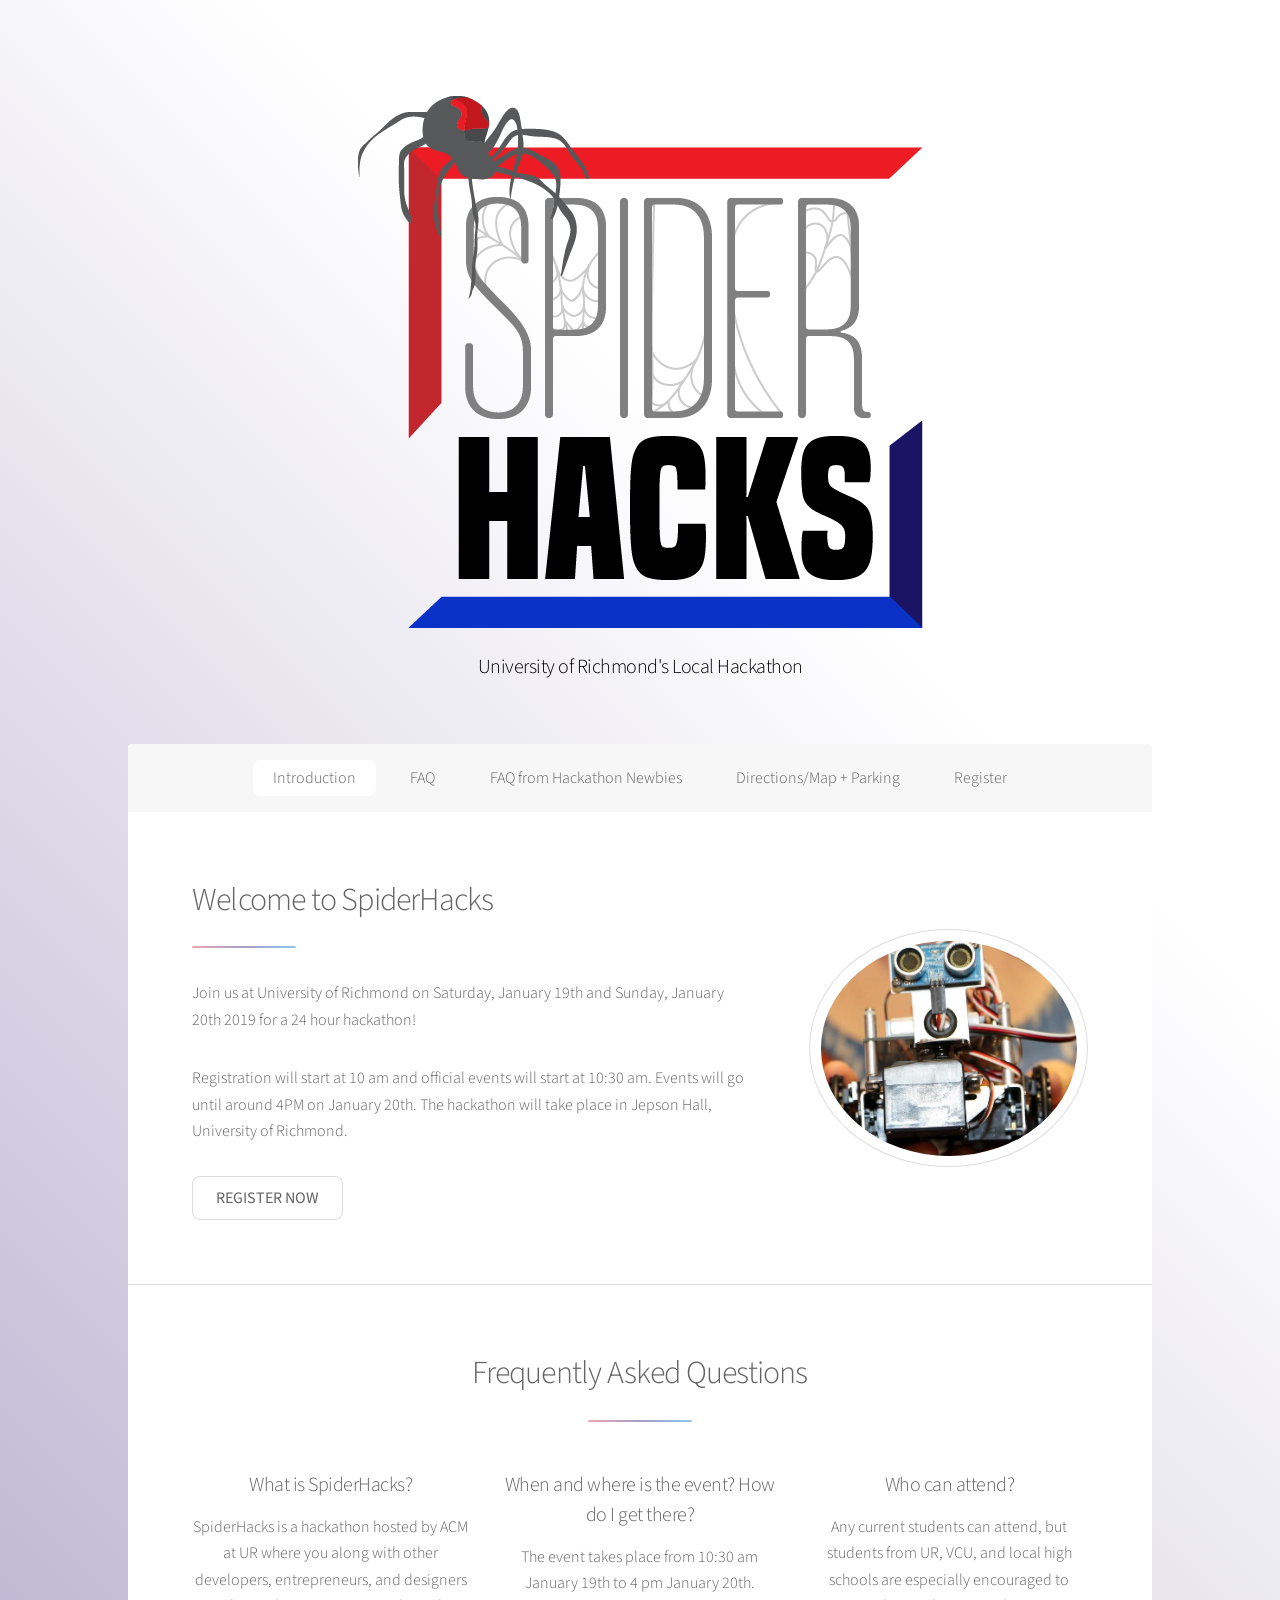
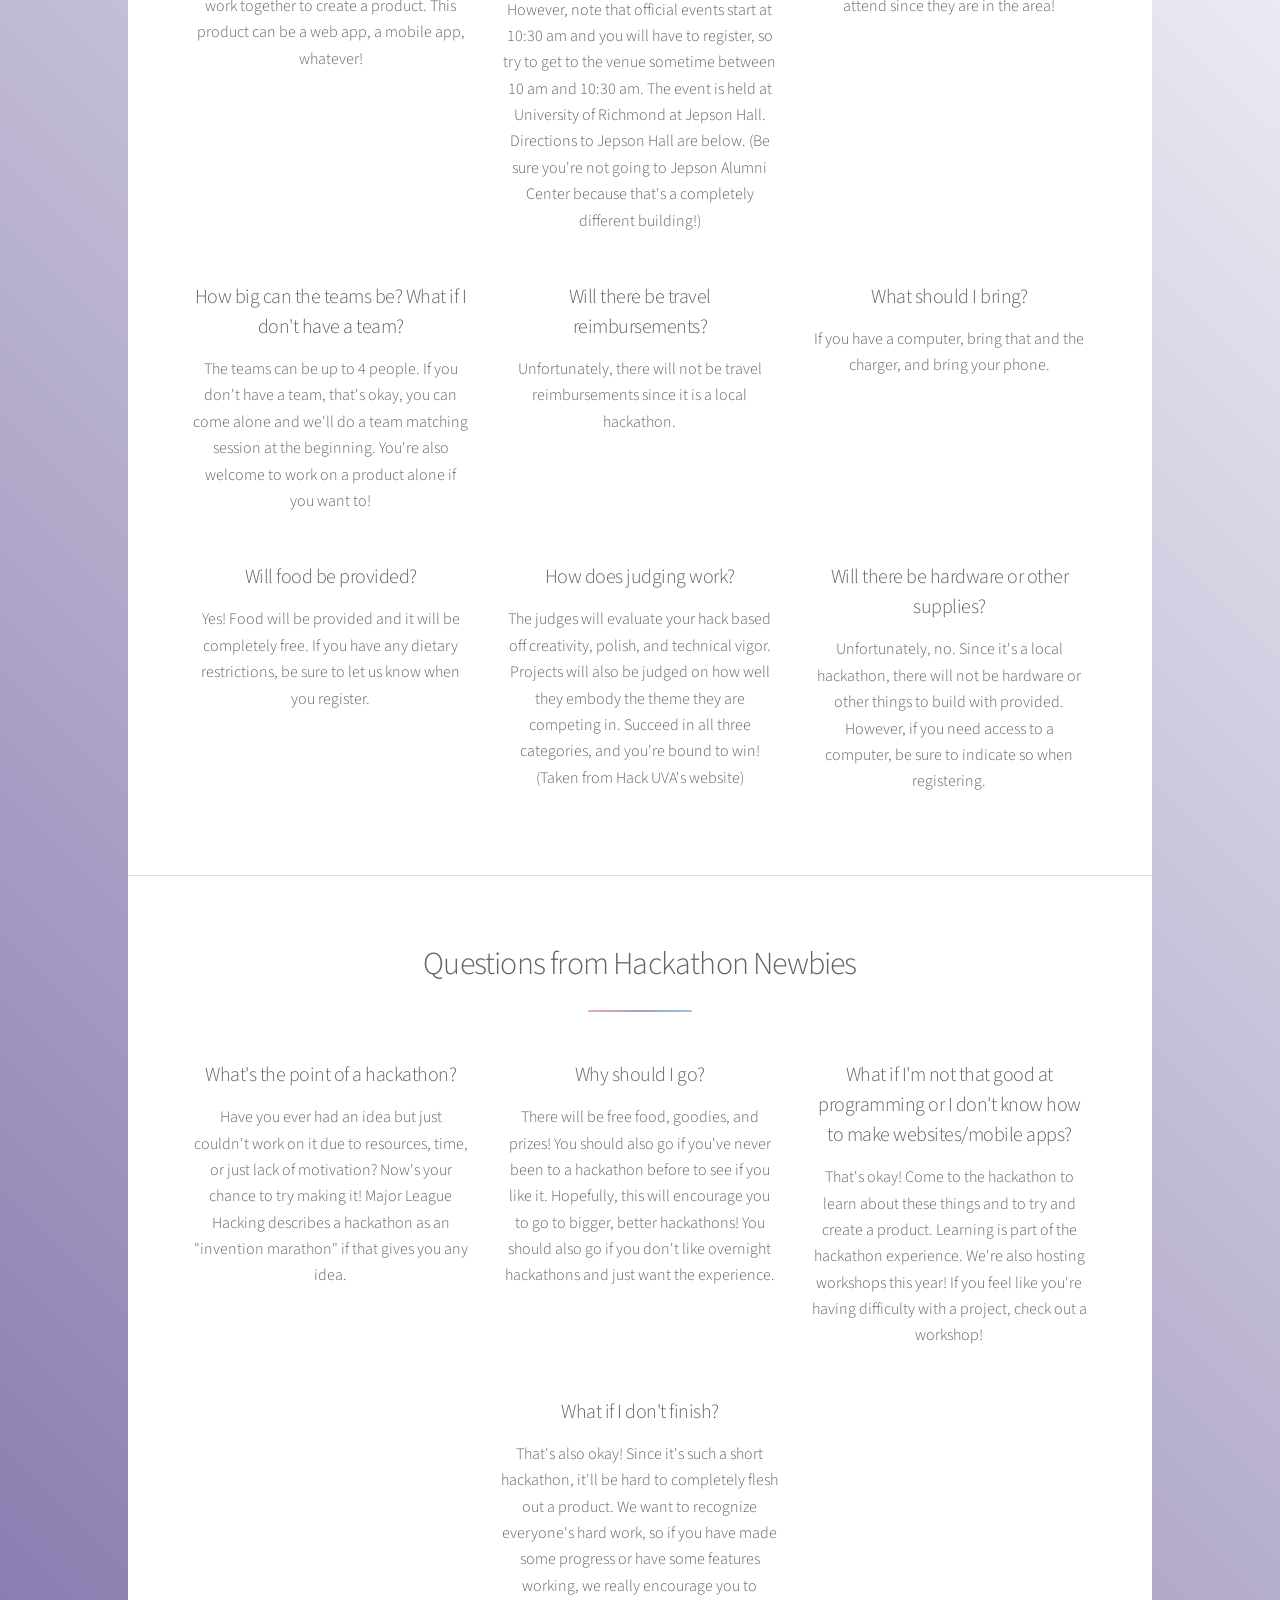
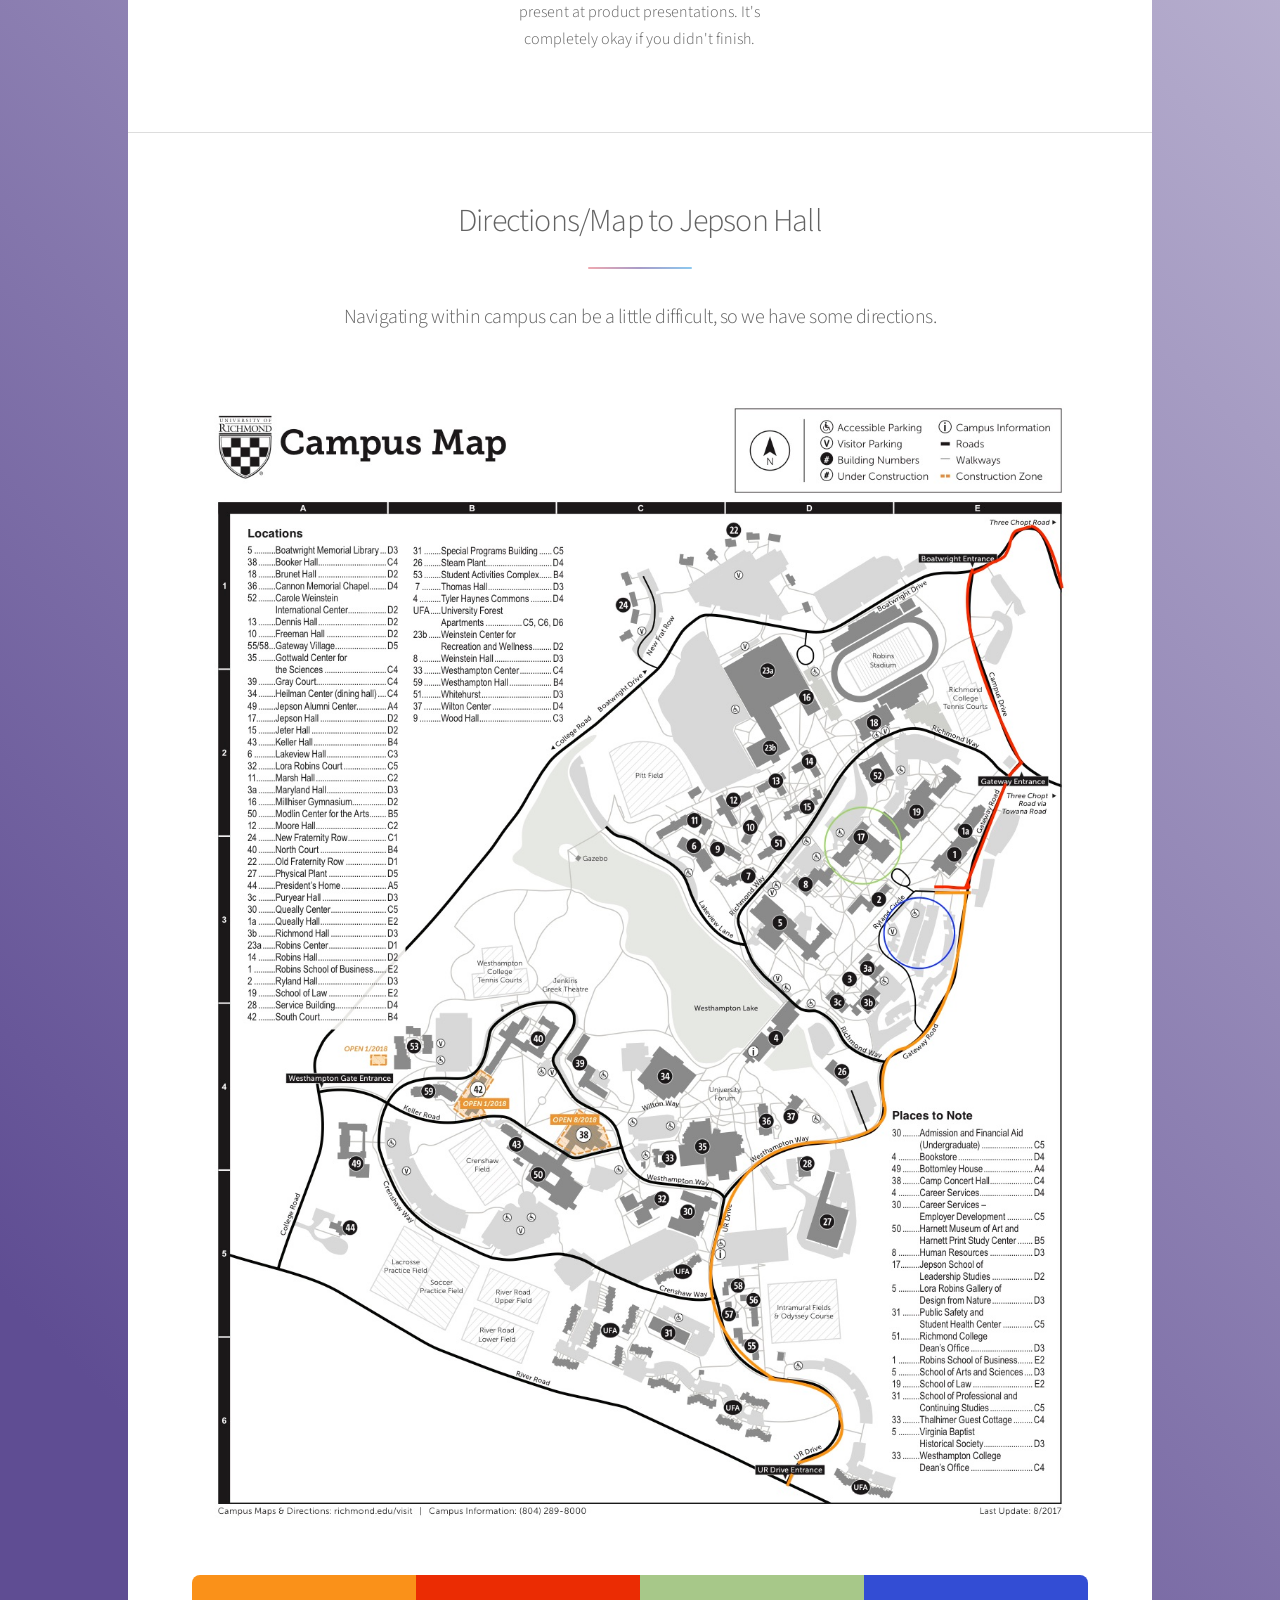
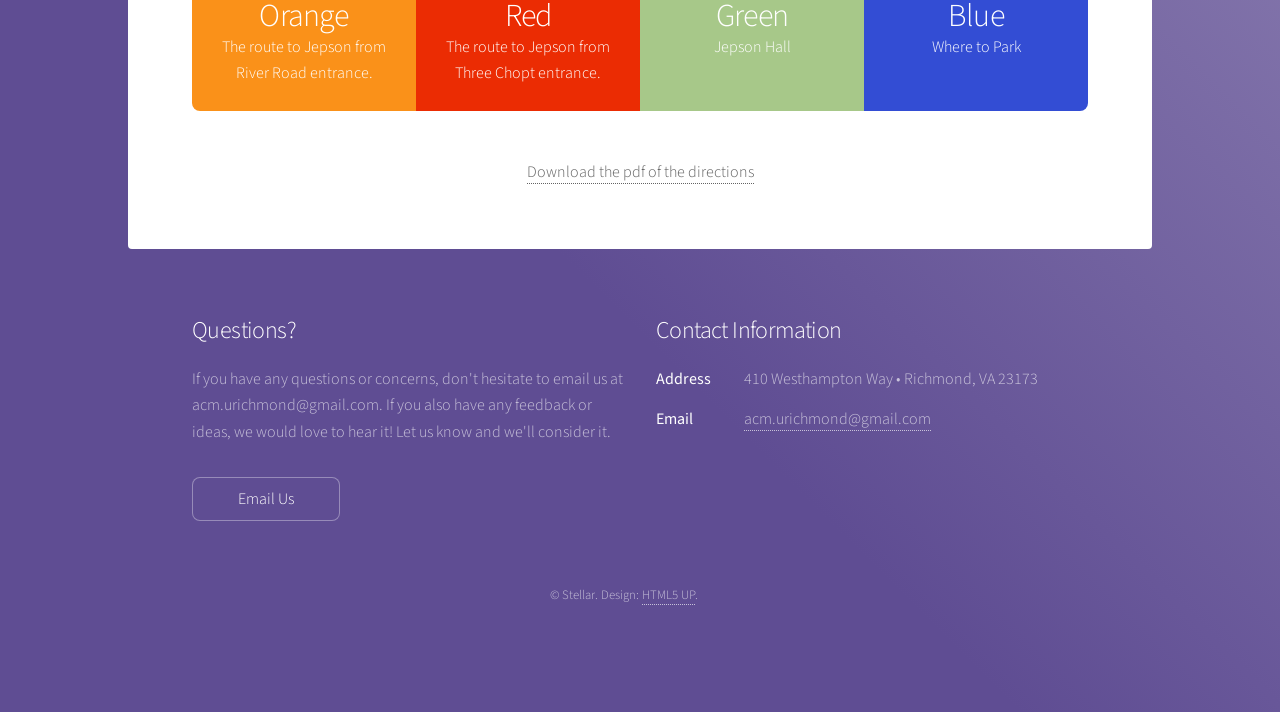
==== index.html @ c03823ef "Added workshops sentence and made Register Now all caps" ====
<!DOCTYPE HTML>
<!--
	Stellar by HTML5 UP
	html5up.net | @ajlkn
	Free for personal and commercial use under the CCA 3.0 license (html5up.net/license)
-->

<html>
	<head>
		<title>SpiderHacks</title>
		<meta charset="utf-8" />
		<meta name="viewport" content="width=device-width, initial-scale=1" />
		<!--[if lte IE 8]><script src="assets/js/ie/html5shiv.js"></script><![endif]-->
		<link rel="stylesheet" href="assets/css/main.css" />
		<!--[if lte IE 9]><link rel="stylesheet" href="assets/css/ie9.css" /><![endif]-->
		<!--[if lte IE 8]><link rel="stylesheet" href="assets/css/ie8.css" /><![endif]-->
	</head>
	<body>

		<!-- Wrapper -->
			<div id="wrapper">

				<!-- Header -->
					<header id="header" class="alt">
						<span class="logo"><img src="images/logo.png" alt="" /></span>
						<h3 style="color: black">University of Richmond's Local Hackathon</h3>
					</header>

				<!-- Nav -->
					<nav id="nav">
						<ul>
							<li><a href="#intro" class="active">Introduction</a></li>
							<li><a href="#faq">FAQ</a></li>
							<li><a href="#newbies">FAQ from Hackathon Newbies</a></li>
							<li><a href="#directions">Directions/Map + Parking</a></li>
							<li><a href="https://tinyurl.com/spiderhacks2019" target="_blank">Register</a></li>
						</ul>
					</nav>

				<!-- Main -->
					<div id="main">
						<!-- Introduction -->
							<section id="intro" class="main">
								<div class="spotlight">
									<div class="content">
										<header class="major">
											<h2>Welcome to SpiderHacks</h2>
										</header>
										<p>Join us at University of Richmond on Saturday, January 19th and Sunday, January 20th 2019 for a 24 hour hackathon!</p> <p>Registration will start at 10 am and official events will start at 10:30 am. Events will go until around 4PM on January 20th. The hackathon will take place in Jepson Hall, University of Richmond.</p>
										<ul class="actions">
											<li><a href="https://tinyurl.com/spiderhacks2019"
                  target="_blank" class="button"><b>REGISTER NOW</b></a></li>
										</ul>
									</div>
									<span class="image"><img src="images/robot.jpg" alt=""/></span>
								</div>
							</section>

						<!-- First Section -->
							<section id="faq" class="main special">
								<header class="major">
									<h2>Frequently Asked Questions</h2>
								</header>
								<ul class="features">
									<li>
										<h3>What is SpiderHacks?</h3>
										<p>SpiderHacks is a hackathon hosted by ACM at UR where you along with other developers, entrepreneurs, and designers work together to create a product. This product can be a web app, a mobile app, whatever!</p>
									</li>
									<li>
										<h3>When and where is the event? How do I get there?</h3>
										<p>The event takes place from 10:30 am January 19th to 4 pm January 20th. However, note that official events start at 10:30 am and you will have to register, so try to get to the venue sometime between 10 am and 10:30 am. The event is held at University of Richmond at Jepson Hall. Directions to Jepson Hall are below. (Be sure you're not going to Jepson Alumni Center because that's a completely different building!)</p>
									</li>
									<li>
										<h3>Who can attend?</h3>
										<p>Any current students can attend, but students from UR, VCU, and local high schools are especially encouraged to attend since they are in the area!</p>
									</li>
									<li>
										<h3>How big can the teams be? What if I don't have a team?</h3>
										<p>The teams can be up to 4 people. If you don't have a team, that's okay, you can come alone and we'll do a team matching session at the beginning. You're also welcome to work on a product alone if you want to!</p>
									</li>
									<li>
										<h3>Will there be travel reimbursements?</h3>
										<p>Unfortunately, there will not be travel reimbursements since it is a local hackathon.</p>
									</li>
									<li>
										<h3>What should I bring?</h3>
										<p>If you have a computer, bring that and the charger, and bring your phone.</p>
									</li>
									<li>
										<h3>Will food be provided?</h3>
										<p>Yes! Food will be provided and it will be completely free. If you have any dietary restrictions, be sure to let us know when you register.</p>
									</li>
									<li>
										<h3>How does judging work?</h3>
										<p>The judges will evaluate your hack based off creativity, polish, and technical vigor. Projects will also be judged on how well they embody the theme they are competing in. Succeed in all three categories, and you're bound to win! (Taken from Hack UVA's website) </p>
									</li>
									<li>
										<h3>Will there be hardware or other supplies?</h3>
										<p>Unfortunately, no. Since it's a local hackathon, there will not be hardware or other things to build with provided. However, if you need access to a computer, be sure to indicate so when registering.</p>
									</li>
								</ul>
							</section>
							<section id="newbies" class="main special">
								<header class="major">
									<h2>Questions from Hackathon Newbies</h2>
								</header>
								<ul class="features">
									<li>
										<h3>What's the point of a hackathon?</h3>
										<p>Have you ever had an idea but just couldn't work on it due to resources, time, or just lack of motivation? Now's your chance to try making it! Major League Hacking describes a hackathon as an "invention marathon" if that gives you any idea.</p>
									</li>
									<li>
										<h3>Why should I go?</h3>
										<p>There will be free food, goodies, and prizes! You should also go if you've never been to a hackathon before to see if you like it. Hopefully, this will encourage you to go to bigger, better hackathons! You should also go if you don't like overnight hackathons and just want the experience.</p>
									</li>

									<li>
										<h3>What if I'm not that good at programming or I don't know how to make websites/mobile apps?</h3>
										<p>That's okay! Come to the hackathon to learn about these
                    things and to try and create a product. Learning is part of
                    the hackathon experience. We're also hosting workshops this
                    year! If you feel like you're having difficulty with a
                    project, check out a workshop!</p>
									</li>
									<li>
										<h3>What if I don't finish?</h3>
										<p>That's also okay! Since it's such a short hackathon, it'll be hard to completely flesh out a product. We want to recognize everyone's hard work, so if you have made some progress or have some features working, we really encourage you to present at product presentations. It's completely okay if you didn't finish.</p>
									</li>
								</ul>
							</section>

						<!-- Second Section -->
							<section id="directions" class="main special">
								<header class="major">
									<h2>Directions/Map to Jepson Hall</h2>
									<p>Navigating within campus can be a little difficult, so we have some directions.</p>
								</header>
								<div class="box alt">
									<div class="row uniform">
										<div class="12u$"><span class="image fit"><img src="images/campus.jpg" alt="" /></span></div>
									</div>
								</div>
								<ul class="statistics">
									<li class="style1">
										<strong>Orange</strong> The route to Jepson from River Road entrance.
									</li>
									<li class="style2">
										<strong>Red</strong> The route to Jepson from Three Chopt entrance.
									</li>
									<li class="style3">
										<strong>Green</strong> Jepson Hall
									</li>
									<li class="style4">
										<strong>Blue</strong> Where to Park
									</li>
								</ul>
								<p><a href="images/campus.pdf">Download the pdf of the directions</a></p>
							</section>
					</div>

				<!-- Footer -->
					<footer id="footer">
						<section>
							<h2>Questions?</h2>
							<p>If you have any questions or concerns, don't hesitate to email us at acm.urichmond@gmail.com. If you also have any feedback or ideas, we would love to hear it! Let us know and we'll consider it.</p>
							<ul class="actions">
								<li><a href="mailto: acm.urichmond@gmail.com" class="button">Email Us</a></li>
							</ul>
						</section>
						<section>
							<h2>Contact Information</h2>
							<dl class="alt">
								<dt>Address</dt>
								<dd>410 Westhampton Way &bull; Richmond, VA 23173</dd>
								<dt>Email</dt>
								<dd><a href="#">acm.urichmond@gmail.com</a></dd>
							</dl>
						</section>
						<p class="copyright">&copy; Stellar. Design: <a href="https://html5up.net">HTML5 UP</a>.</p>
					</footer>

			</div>

		<!-- Scripts -->
			<script src="assets/js/jquery.min.js"></script>
			<script src="assets/js/jquery.scrollex.min.js"></script>
			<script src="assets/js/jquery.scrolly.min.js"></script>
			<script src="assets/js/skel.min.js"></script>
			<script src="assets/js/util.js"></script>
			<!--[if lte IE 8]><script src="assets/js/ie/respond.min.js"></script><![endif]-->
			<script src="assets/js/main.js"></script>

	</body>
</html>
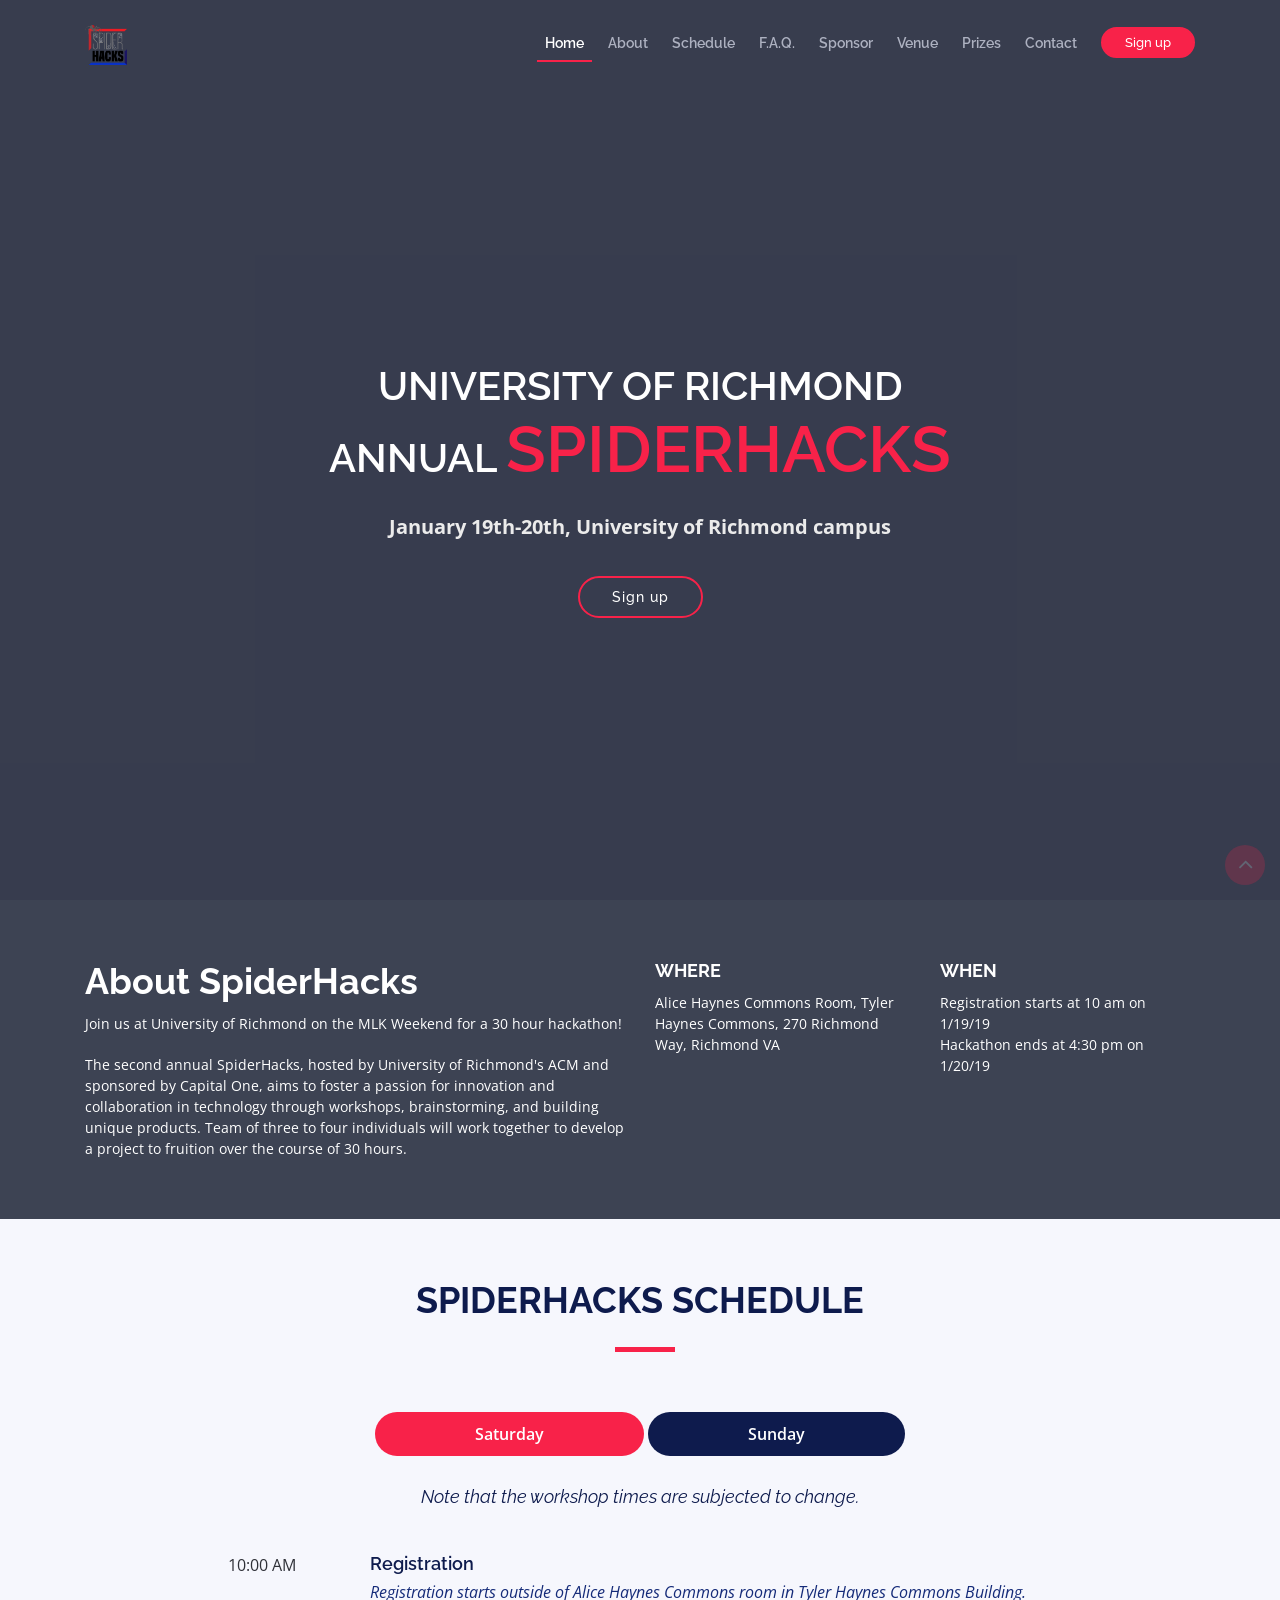
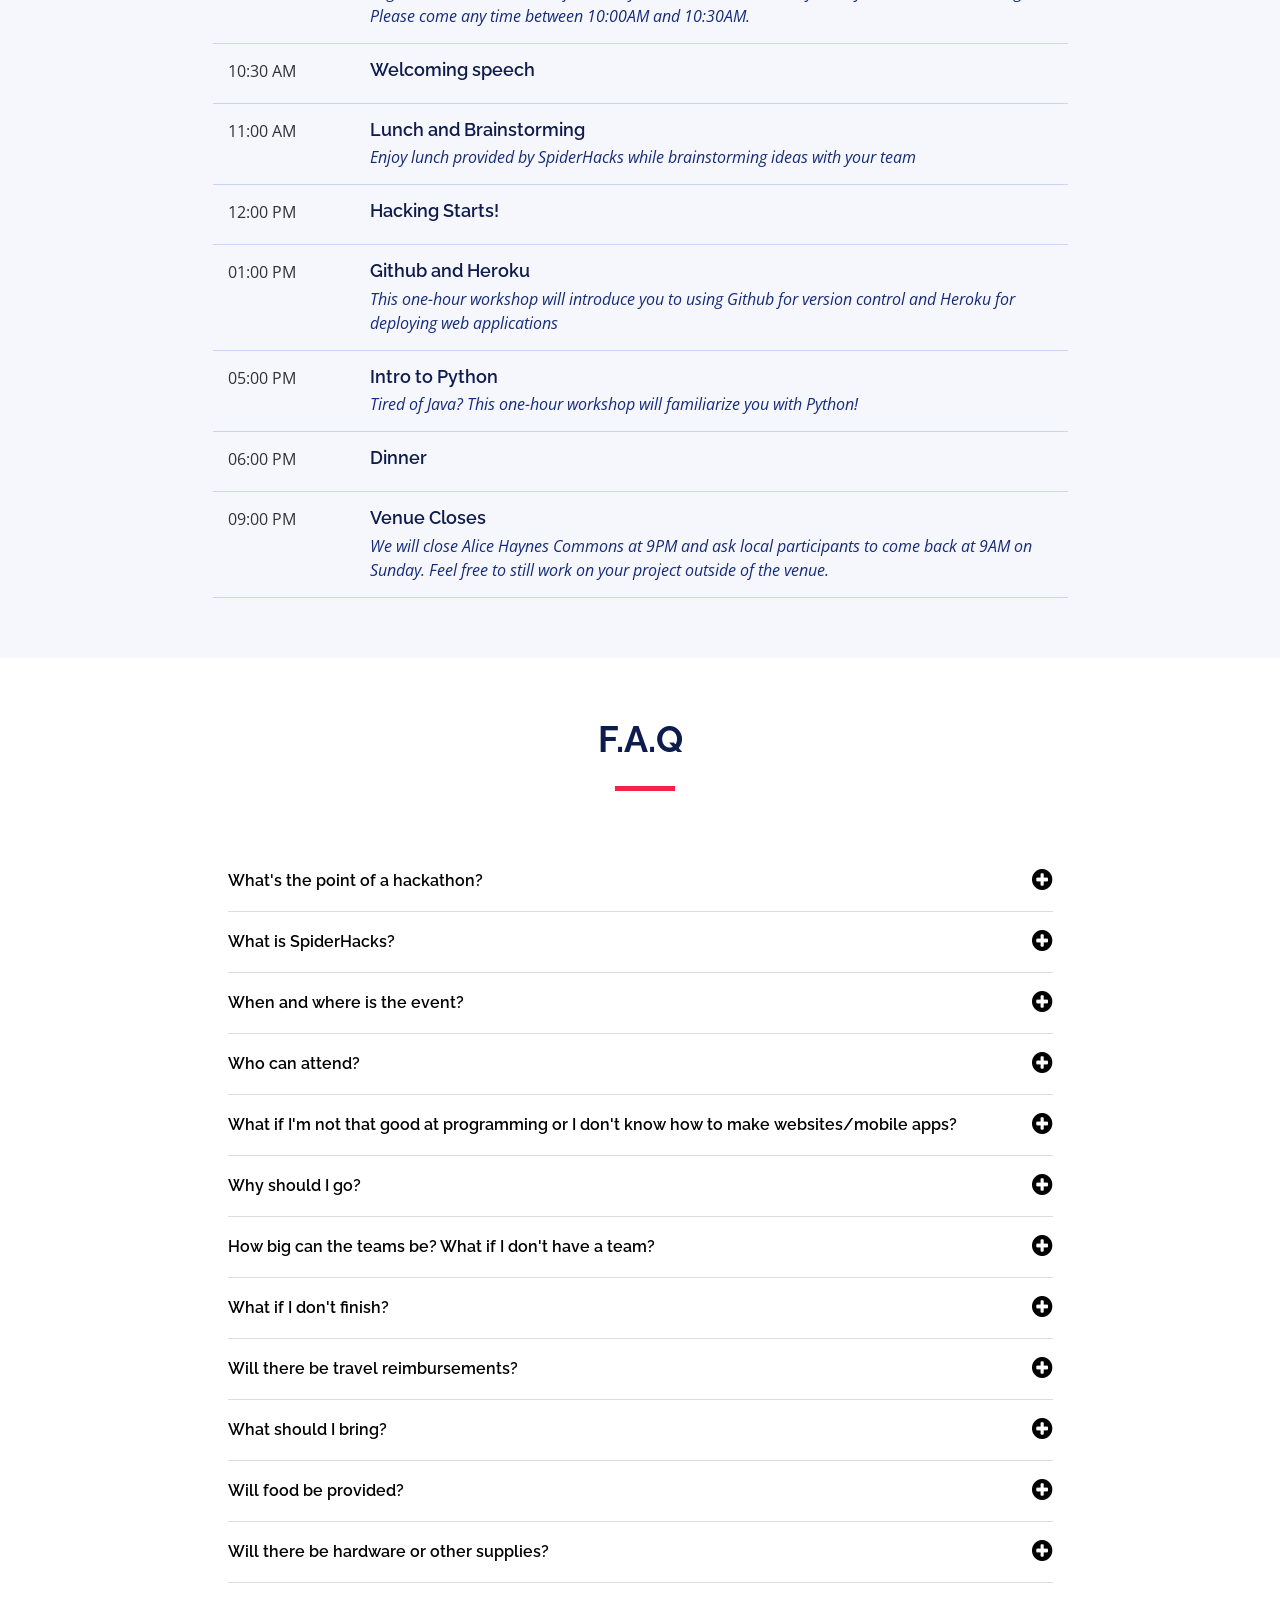
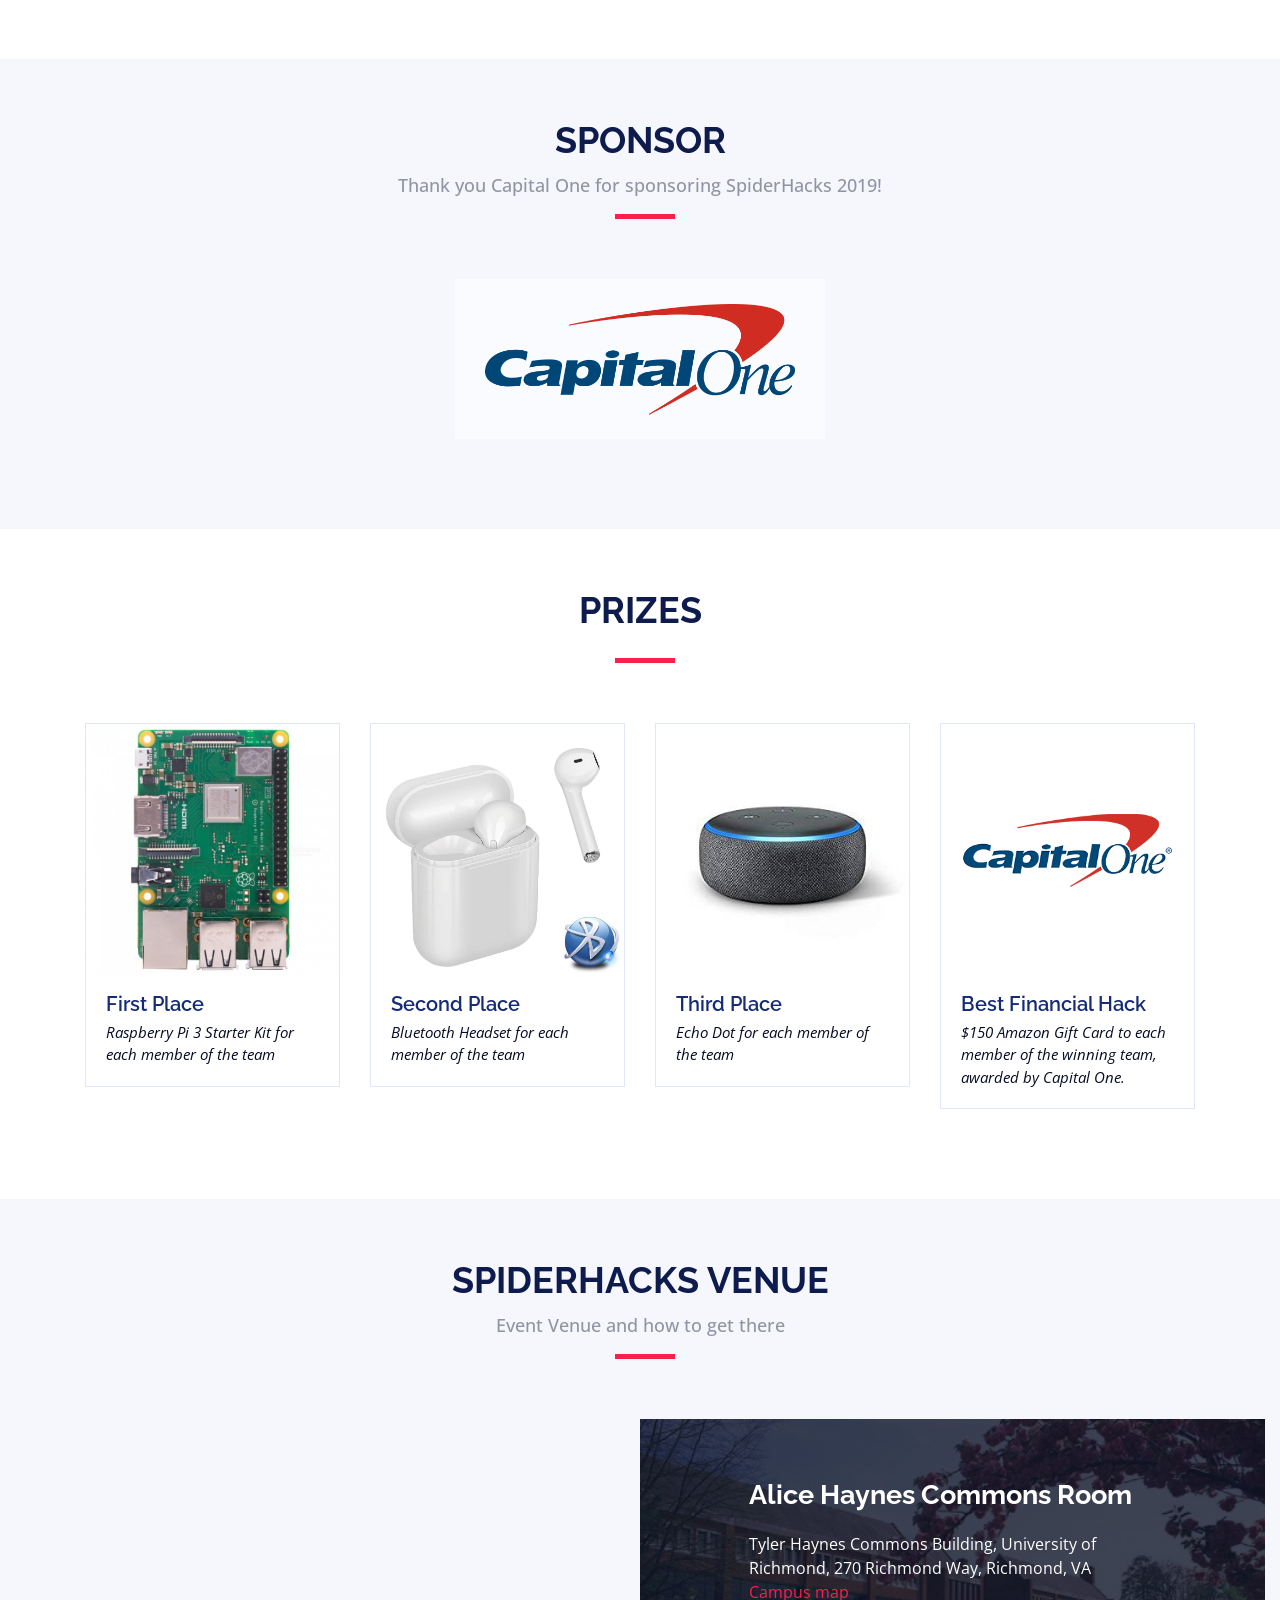
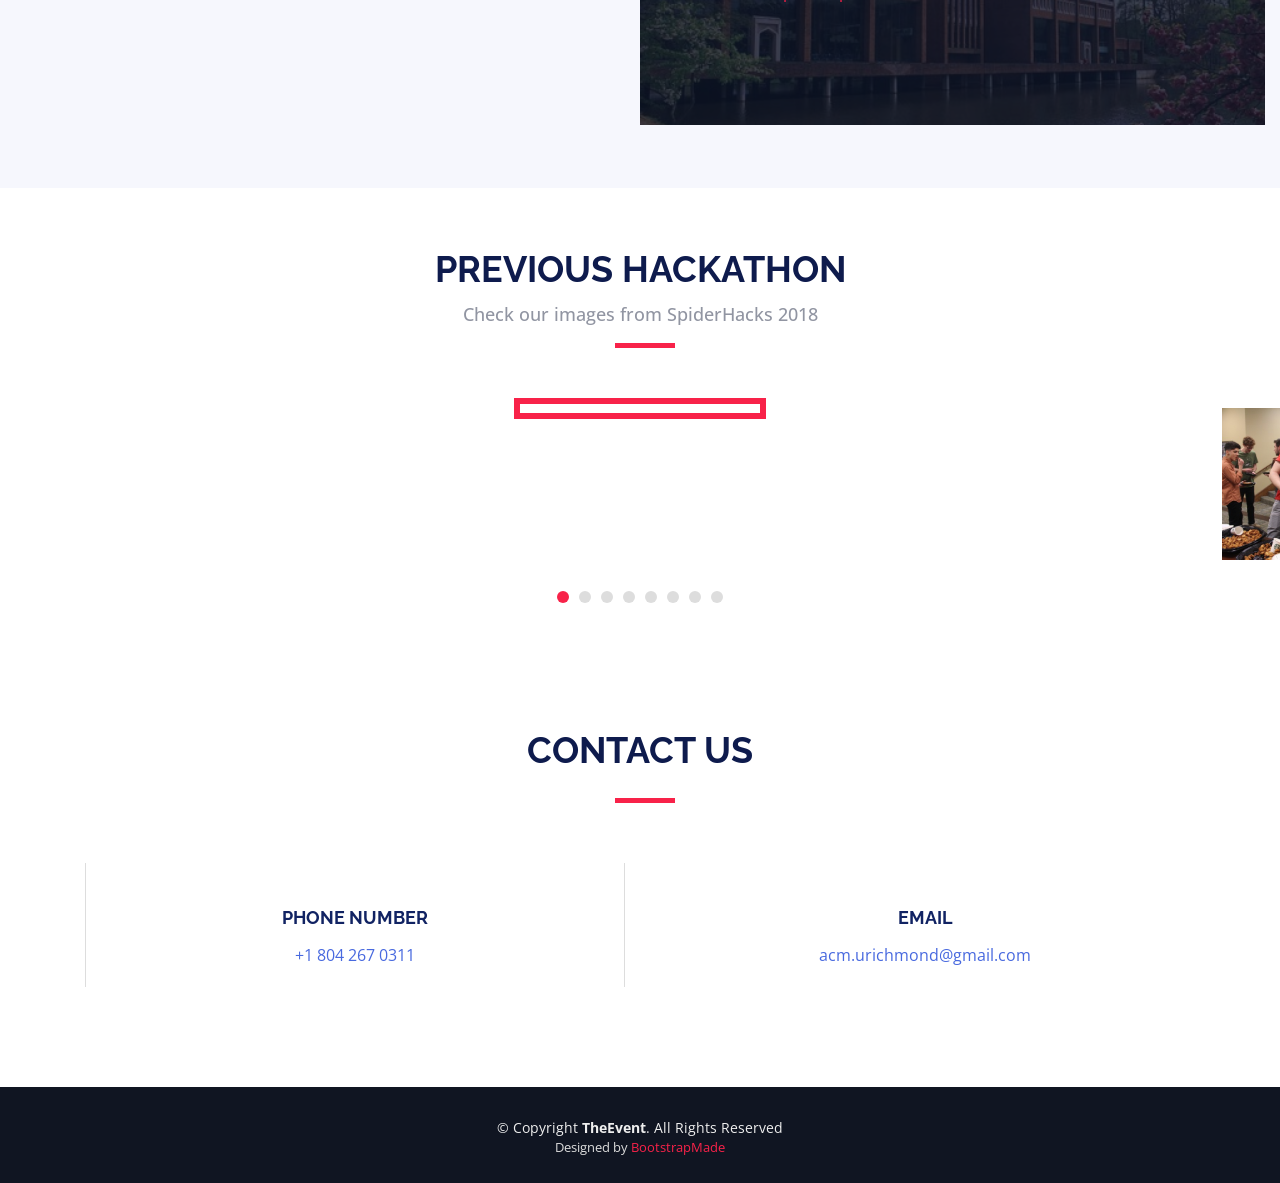
==== commit cbb560ba: "Change template" ====
--- a/index.html
+++ b/index.html
@@ -1,194 +1,596 @@
-<!DOCTYPE HTML>
-<!--
-	Stellar by HTML5 UP
-	html5up.net | @ajlkn
-	Free for personal and commercial use under the CCA 3.0 license (html5up.net/license)
--->
-
-<html>
-	<head>
-		<title>SpiderHacks</title>
-		<meta charset="utf-8" />
-		<meta name="viewport" content="width=device-width, initial-scale=1" />
-		<!--[if lte IE 8]><script src="assets/js/ie/html5shiv.js"></script><![endif]-->
-		<link rel="stylesheet" href="assets/css/main.css" />
-		<!--[if lte IE 9]><link rel="stylesheet" href="assets/css/ie9.css" /><![endif]-->
-		<!--[if lte IE 8]><link rel="stylesheet" href="assets/css/ie8.css" /><![endif]-->
-	</head>
-	<body>
-
-		<!-- Wrapper -->
-			<div id="wrapper">
-
-				<!-- Header -->
-					<header id="header" class="alt">
-						<span class="logo"><img src="images/logo.png" alt="" /></span>
-						<h3 style="color: black">University of Richmond's Local Hackathon</h3>
-					</header>
-
-				<!-- Nav -->
-					<nav id="nav">
-						<ul>
-							<li><a href="#intro" class="active">Introduction</a></li>
-							<li><a href="#faq">FAQ</a></li>
-							<li><a href="#newbies">FAQ from Hackathon Newbies</a></li>
-							<li><a href="#directions">Directions/Map + Parking</a></li>
-							<li><a href="https://tinyurl.com/spiderhacks2019" target="_blank">Register</a></li>
-						</ul>
-					</nav>
-
-				<!-- Main -->
-					<div id="main">
-						<!-- Introduction -->
-							<section id="intro" class="main">
-								<div class="spotlight">
-									<div class="content">
-										<header class="major">
-											<h2>Welcome to SpiderHacks</h2>
-										</header>
-										<p>Join us at University of Richmond on Saturday, January 19th and Sunday, January 20th 2019 for a 24 hour hackathon!</p> <p>Registration will start at 10 am and official events will start at 10:30 am. Events will go until around 4PM on January 20th. The hackathon will take place in Jepson Hall, University of Richmond.</p>
-										<ul class="actions">
-											<li><a href="https://tinyurl.com/spiderhacks2019"
-                  target="_blank" class="button"><b>REGISTER NOW</b></a></li>
-										</ul>
-									</div>
-									<span class="image"><img src="images/robot.jpg" alt=""/></span>
-								</div>
-							</section>
-
-						<!-- First Section -->
-							<section id="faq" class="main special">
-								<header class="major">
-									<h2>Frequently Asked Questions</h2>
-								</header>
-								<ul class="features">
-									<li>
-										<h3>What is SpiderHacks?</h3>
-										<p>SpiderHacks is a hackathon hosted by ACM at UR where you along with other developers, entrepreneurs, and designers work together to create a product. This product can be a web app, a mobile app, whatever!</p>
-									</li>
-									<li>
-										<h3>When and where is the event? How do I get there?</h3>
-										<p>The event takes place from 10:30 am January 19th to 4 pm January 20th. However, note that official events start at 10:30 am and you will have to register, so try to get to the venue sometime between 10 am and 10:30 am. The event is held at University of Richmond at Jepson Hall. Directions to Jepson Hall are below. (Be sure you're not going to Jepson Alumni Center because that's a completely different building!)</p>
-									</li>
-									<li>
-										<h3>Who can attend?</h3>
-										<p>Any current students can attend, but students from UR, VCU, and local high schools are especially encouraged to attend since they are in the area!</p>
-									</li>
-									<li>
-										<h3>How big can the teams be? What if I don't have a team?</h3>
-										<p>The teams can be up to 4 people. If you don't have a team, that's okay, you can come alone and we'll do a team matching session at the beginning. You're also welcome to work on a product alone if you want to!</p>
-									</li>
-									<li>
-										<h3>Will there be travel reimbursements?</h3>
-										<p>Unfortunately, there will not be travel reimbursements since it is a local hackathon.</p>
-									</li>
-									<li>
-										<h3>What should I bring?</h3>
-										<p>If you have a computer, bring that and the charger, and bring your phone.</p>
-									</li>
-									<li>
-										<h3>Will food be provided?</h3>
-										<p>Yes! Food will be provided and it will be completely free. If you have any dietary restrictions, be sure to let us know when you register.</p>
-									</li>
-									<li>
-										<h3>How does judging work?</h3>
-										<p>The judges will evaluate your hack based off creativity, polish, and technical vigor. Projects will also be judged on how well they embody the theme they are competing in. Succeed in all three categories, and you're bound to win! (Taken from Hack UVA's website) </p>
-									</li>
-									<li>
-										<h3>Will there be hardware or other supplies?</h3>
-										<p>Unfortunately, no. Since it's a local hackathon, there will not be hardware or other things to build with provided. However, if you need access to a computer, be sure to indicate so when registering.</p>
-									</li>
-								</ul>
-							</section>
-							<section id="newbies" class="main special">
-								<header class="major">
-									<h2>Questions from Hackathon Newbies</h2>
-								</header>
-								<ul class="features">
-									<li>
-										<h3>What's the point of a hackathon?</h3>
-										<p>Have you ever had an idea but just couldn't work on it due to resources, time, or just lack of motivation? Now's your chance to try making it! Major League Hacking describes a hackathon as an "invention marathon" if that gives you any idea.</p>
-									</li>
-									<li>
-										<h3>Why should I go?</h3>
-										<p>There will be free food, goodies, and prizes! You should also go if you've never been to a hackathon before to see if you like it. Hopefully, this will encourage you to go to bigger, better hackathons! You should also go if you don't like overnight hackathons and just want the experience.</p>
-									</li>
-
-									<li>
-										<h3>What if I'm not that good at programming or I don't know how to make websites/mobile apps?</h3>
-										<p>That's okay! Come to the hackathon to learn about these
-                    things and to try and create a product. Learning is part of
-                    the hackathon experience. We're also hosting workshops this
-                    year! If you feel like you're having difficulty with a
-                    project, check out a workshop!</p>
-									</li>
-									<li>
-										<h3>What if I don't finish?</h3>
-										<p>That's also okay! Since it's such a short hackathon, it'll be hard to completely flesh out a product. We want to recognize everyone's hard work, so if you have made some progress or have some features working, we really encourage you to present at product presentations. It's completely okay if you didn't finish.</p>
-									</li>
-								</ul>
-							</section>
-
-						<!-- Second Section -->
-							<section id="directions" class="main special">
-								<header class="major">
-									<h2>Directions/Map to Jepson Hall</h2>
-									<p>Navigating within campus can be a little difficult, so we have some directions.</p>
-								</header>
-								<div class="box alt">
-									<div class="row uniform">
-										<div class="12u$"><span class="image fit"><img src="images/campus.jpg" alt="" /></span></div>
-									</div>
-								</div>
-								<ul class="statistics">
-									<li class="style1">
-										<strong>Orange</strong> The route to Jepson from River Road entrance.
-									</li>
-									<li class="style2">
-										<strong>Red</strong> The route to Jepson from Three Chopt entrance.
-									</li>
-									<li class="style3">
-										<strong>Green</strong> Jepson Hall
-									</li>
-									<li class="style4">
-										<strong>Blue</strong> Where to Park
-									</li>
-								</ul>
-								<p><a href="images/campus.pdf">Download the pdf of the directions</a></p>
-							</section>
-					</div>
-
-				<!-- Footer -->
-					<footer id="footer">
-						<section>
-							<h2>Questions?</h2>
-							<p>If you have any questions or concerns, don't hesitate to email us at acm.urichmond@gmail.com. If you also have any feedback or ideas, we would love to hear it! Let us know and we'll consider it.</p>
-							<ul class="actions">
-								<li><a href="mailto: acm.urichmond@gmail.com" class="button">Email Us</a></li>
-							</ul>
-						</section>
-						<section>
-							<h2>Contact Information</h2>
-							<dl class="alt">
-								<dt>Address</dt>
-								<dd>410 Westhampton Way &bull; Richmond, VA 23173</dd>
-								<dt>Email</dt>
-								<dd><a href="#">acm.urichmond@gmail.com</a></dd>
-							</dl>
-						</section>
-						<p class="copyright">&copy; Stellar. Design: <a href="https://html5up.net">HTML5 UP</a>.</p>
-					</footer>
-
-			</div>
-
-		<!-- Scripts -->
-			<script src="assets/js/jquery.min.js"></script>
-			<script src="assets/js/jquery.scrollex.min.js"></script>
-			<script src="assets/js/jquery.scrolly.min.js"></script>
-			<script src="assets/js/skel.min.js"></script>
-			<script src="assets/js/util.js"></script>
-			<!--[if lte IE 8]><script src="assets/js/ie/respond.min.js"></script><![endif]-->
-			<script src="assets/js/main.js"></script>
-
-	</body>
+<!DOCTYPE html>
+<html lang="en">
+
+<head>
+  <meta charset="utf-8">
+  <title>SpiderHacks UR</title>
+  <meta content="width=device-width, initial-scale=1.0" name="viewport">
+  <meta content="" name="keywords">
+  <meta content="" name="description">
+
+  <!-- Favicons -->
+  <link href="img/logo.png" rel="icon">
+  <link href="img/logo.png" rel="apple-touch-icon">
+
+  <!-- Google Fonts -->
+  <link href="https://fonts.googleapis.com/css?family=Open+Sans:300,300i,400,400i,700,700i|Raleway:300,400,500,700,800" rel="stylesheet">
+
+  <!-- Bootstrap CSS File -->
+  <link href="lib/bootstrap/css/bootstrap.min.css" rel="stylesheet">
+
+  <!-- Libraries CSS Files -->
+  <link href="lib/font-awesome/css/font-awesome.min.css" rel="stylesheet">
+  <link href="lib/animate/animate.min.css" rel="stylesheet">
+  <link href="lib/venobox/venobox.css" rel="stylesheet">
+  <link href="lib/owlcarousel/assets/owl.carousel.min.css" rel="stylesheet">
+
+  <!-- Main Stylesheet File -->
+  <link href="css/style.css" rel="stylesheet">
+
+  <!-- =======================================================
+    Theme Name: TheEvent
+    Theme URL: https://bootstrapmade.com/theevent-conference-event-bootstrap-template/
+    Author: BootstrapMade.com
+    License: https://bootstrapmade.com/license/
+  ======================================================= -->
+</head>
+
+<body>
+
+  <!--==========================
+    Header
+  ============================-->
+  <header id="header">
+    <div class="container">
+
+      <div id="logo" class="pull-left">
+        <!-- Uncomment below if you prefer to use a text logo -->
+        <!-- <h1><a href="#main">C<span>o</span>nf</a></h1>-->
+        <a href="#intro" class="scrollto"><img src="img/logo.png" alt="" title=""></a>
+      </div>
+
+      <nav id="nav-menu-container">
+        <ul class="nav-menu">
+          <li class="menu-active"><a href="#intro">Home</a></li>
+          <li><a href="#about">About</a></li>
+          <li><a href="#schedule">Schedule</a></li>
+          <li><a href="#faq">F.A.Q.</a></li>
+          <li><a href="#sponsors">Sponsor</a></li>
+          <li><a href="#venue">Venue</a></li>
+          <li><a href="#prizes">Prizes</a></li>
+          <li><a href="#contact">Contact</a></li>
+          <li class="sign-up"> <a href="https://tinyurl.com/spiderhacks2019"  target=”_blank”>Sign up</a></li>
+        </ul>
+      </nav><!-- #nav-menu-container -->
+    </div>
+  </header><!-- #header -->
+
+  <!--==========================
+    Intro Section
+  ============================-->
+  <section id="intro">
+    <div class="intro-container wow fadeIn">
+      <h2 class="mb-4 pb-0">University of Richmond<br> Annual <span>SpiderHacks</span></h2>
+      <p class="mb-4 pb-0">January 19th-20th, University of Richmond campus</p>
+      <a href="https://tinyurl.com/spiderhacks2019"  target=”_blank” class="signup-btn">Sign up</a>
+    </div>
+  </section>
+
+  <main id="main">
+
+    <!--==========================
+      About Section
+    ============================-->
+    <section id="about">
+      <div class="container">
+        <div class="row">
+          <div class="col-lg-6">
+            <h2>About SpiderHacks</h2>
+            <p>Join us at University of Richmond on the MLK Weekend for a 30 hour hackathon!</p> <p>The second annual SpiderHacks, hosted by University of Richmond's ACM and sponsored by Capital One, aims to foster a passion for innovation and collaboration in technology through workshops, brainstorming, and building unique products. Team of three to four individuals will work together to develop a project to fruition over the course of 30 hours.</p>
+          </div>
+          <div class="col-lg-3">
+            <h3>Where</h3>
+            <p>Alice Haynes Commons Room, Tyler Haynes Commons, 270 Richmond Way, Richmond VA</p>
+          </div>
+          <div class="col-lg-3">
+            <h3>When</h3>
+            <p>Registration starts at 10 am on 1/19/19 <br>
+            Hackathon ends at 4:30 pm on 1/20/19</p>
+          </div>
+        </div>
+      </div>
+    </section>
+
+    <!--==========================
+      Schedule Section
+    ============================-->
+    <section id="schedule" class="section-with-bg">
+      <div class="container wow fadeInUp">
+        <div class="section-header">
+          <h2>SpiderHacks Schedule</h2>
+        </div>
+
+        <ul class="nav nav-tabs" role="tablist">
+          <li class="nav-item">
+            <a class="nav-link active" href="#saturday" role="tab" data-toggle="tab">Saturday</a>
+          </li>
+          <li class="nav-item">
+            <a class="nav-link" href="#sunday" role="tab" data-toggle="tab">Sunday</a>
+          </li>
+        </ul>
+
+        <h3 class="sub-heading">Note that the workshop times are subjected to change.</h3>
+
+        <div class="tab-content row justify-content-center">
+
+          <!-- Schedule Saturday-->
+          <div role="tabpanel" class="col-lg-9 tab-pane fade show active" id="saturday">
+
+            <div class="row schedule-item">
+              <div class="col-md-2"><time>10:00 AM</time></div>
+              <div class="col-md-10">
+                <h4>Registration</h4>
+                <p>Registration starts outside of Alice Haynes Commons room in Tyler Haynes Commons Building. Please come any time between 10:00AM and 10:30AM.</p>
+              </div>
+            </div>
+
+            <div class="row schedule-item">
+              <div class="col-md-2"><time>10:30 AM</time></div>
+              <div class="col-md-10">
+                <h4>Welcoming speech </h4>
+              </div>
+            </div>
+
+            <div class="row schedule-item">
+              <div class="col-md-2"><time>11:00 AM</time></div>
+              <div class="col-md-10">
+                <h4>Lunch and Brainstorming</h4>
+                <p>Enjoy lunch provided by SpiderHacks while brainstorming ideas with your team</p>
+              </div>
+            </div>
+
+            <div class="row schedule-item">
+              <div class="col-md-2"><time>12:00 PM</time></div>
+              <div class="col-md-10">
+                <h4>Hacking Starts!</h4>
+              </div>
+            </div>
+
+            <div class="row schedule-item">
+              <div class="col-md-2"><time>01:00 PM</time></div>
+              <div class="col-md-10">
+                <h4>Github and Heroku </h4>
+                <p>This one-hour workshop will introduce you to using Github for version control and Heroku for deploying web applications</p>
+              </div>
+            </div>
+
+            <div class="row schedule-item">
+              <div class="col-md-2"><time>05:00 PM</time></div>
+              <div class="col-md-10">
+                <h4>Intro to Python</h4>
+                <p>Tired of Java? This one-hour workshop will familiarize you with Python!</p>
+              </div>
+            </div>
+
+            <div class="row schedule-item">
+              <div class="col-md-2"><time>06:00 PM</time></div>
+              <div class="col-md-10">
+                <h4>Dinner</h4>
+              </div>
+            </div>
+
+            <div class="row schedule-item">
+              <div class="col-md-2"><time>09:00 PM</time></div>
+              <div class="col-md-10">
+                <h4>Venue Closes</h4>
+                <p>We will close Alice Haynes Commons at 9PM and ask local participants to come back at 9AM on Sunday. Feel free to still work on your project outside of the venue.</p>
+              </div>
+            </div>
+
+          </div>
+          <!-- End Schedule Saturday -->
+
+          <!-- Schedule Sunday -->
+          <div role="tabpanel" class="col-lg-9  tab-pane fade" id="sunday">
+
+            <div class="row schedule-item">
+              <div class="col-md-2"><time>9:00 AM</time></div>
+              <div class="col-md-10">
+                <h4>Venue Reopens</h4>
+                <p>We will open Alice Haynes Commons again for participants to resume coding</p>
+              </div>
+            </div>
+
+            <div class="row schedule-item">
+              <div class="col-md-2"><time>10:00 AM</time></div>
+              <div class="col-md-10">
+                <h4>Code-along Project - Creating a Group Chat Application in Java</h4>
+                <p>A 4-hour workshop that guides you through the process of building a group chat application with Java. This workshop is available as an alternative for participants who decide to opt out of the hackathon competition, but still want to build a meaningful project.</p>
+              </div>
+            </div>
+
+            <div class="row schedule-item">
+              <div class="col-md-2"><time>10:30 AM</time></div>
+              <div class="col-md-10">
+                <h4>Building an effective technical resume</h4>
+                <p>This 30-minute workshop will give you tips on building a technical resume that impresses recruiters!</p>
+              </div>
+            </div>
+
+            <div class="row schedule-item">
+              <div class="col-md-2"><time>12:00 PM</time></div>
+              <div class="col-md-10">
+                <h4>Lunch</h4>
+              </div>
+            </div>
+
+            <div class="row schedule-item">
+              <div class="col-md-2"><time>02:30 PM</time></div>
+              <div class="col-md-10">
+                <h4>Email us your project description</h4>
+                <p>Teams need to submit their team name, list of team members, and a short description of their project to acm.urichmond@gmail.com.</p>
+              </div>
+            </div>
+
+            <div class="row schedule-item">
+              <div class="col-md-2"><time>03:00 PM</time></div>
+              <div class="col-md-10">
+                <h4>Coding ends! Presentation starts</h4>
+                <p>Teams start presenting to judges</p>
+              </div>
+            </div>
+
+            <div class="row schedule-item">
+              <div class="col-md-2"><time>04:00 PM</time></div>
+              <div class="col-md-10">
+                <h4>Awarding Prizes</h4>
+              </div>
+            </div>
+
+            <div class="row schedule-item">
+              <div class="col-md-2"><time>04:30 PM</time></div>
+              <div class="col-md-10">
+                <h4>Event Concludes</h4>
+              </div>
+            </div>
+
+          </div>
+          <!-- End Schedule Sunday -->
+
+        </div>
+
+      </div>
+
+    </section>
+
+    <!--==========================
+      F.A.Q Section
+    ============================-->
+    <section id="faq" class="wow fadeInUp">
+
+      <div class="container">
+
+        <div class="section-header">
+          <h2>F.A.Q </h2>
+        </div>
+
+        <div class="row justify-content-center">
+          <div class="col-lg-9">
+              <ul id="faq-list">
+
+                <li>
+                  <a data-toggle="collapse" class="collapsed" href="#faq1">What's the point of a hackathon?<i class="fa fa-minus-circle"></i></a>
+                  <div id="faq1" class="collapse" data-parent="#faq-list">
+                    <p>Have you ever had an idea but just couldn't work on it due to resources, time, or just lack of motivation? Now's your chance to try making it! Major League Hacking describes a hackathon as an "invention marathon" if that gives you any idea.
+                    </p>
+                  </div>
+                </li>
+
+                <li>
+                  <a data-toggle="collapse" class="collapsed" href="#faq2">What is SpiderHacks?<i class="fa fa-minus-circle"></i></a>
+                  <div id="faq2" class="collapse" data-parent="#faq-list">
+                    <p>
+                      SpiderHacks is a hackathon hosted by ACM at UR where you along with other developers, entrepreneurs, and designers work together to create a product. This product can be a web app, a mobile app, whatever!
+                    </p>
+                  </div>
+                </li>
+      
+                <li>
+                  <a data-toggle="collapse" href="#faq3" class="collapsed">When and where is the event? <i class="fa fa-minus-circle"></i></a>
+                  <div id="faq3" class="collapse" data-parent="#faq-list">
+                    <p>
+                      The event takes place from 10:30 am January 19th to 4:30pm January 20th. However, note that official events start at 10:30 am and you will have to register, so try to get to the venue sometime between 10 am and 10:30 am. The event is held at University of Richmond at Alice Haynes Commons Room, Tyler Haynes Commons Building, 270 Richmond Way.
+                    </p>
+                  </div>
+                </li>
+      
+                <li>
+                  <a data-toggle="collapse" href="#faq4" class="collapsed">Who can attend?<i class="fa fa-minus-circle"></i></a>
+                  <div id="faq4" class="collapse" data-parent="#faq-list">
+                    <p>Any current students can attend, but students from UR, VCU, and local high schools are especially encouraged to attend since they are in the area!
+                    </p>
+                  </div>
+                </li>
+
+                <li>
+                  <a data-toggle="collapse" class="collapsed" href="#faq5">What if I'm not that good at programming or I don't know how to make websites/mobile apps?<i class="fa fa-minus-circle"></i></a>
+                  <div id="faq5" class="collapse" data-parent="#faq-list">
+                    <p>That's okay! Come to the hackathon to learn about these things and to try and create a product. Learning is part of the hackathon experience.
+                    </p>
+                  </div>
+                </li>
+
+                <li>
+                  <a data-toggle="collapse" class="collapsed" href="#faq6">Why should I go?<i class="fa fa-minus-circle"></i></a>
+                  <div id="faq6" class="collapse" data-parent="#faq-list">
+                    <p>There will be free food, goodies, and prizes! You should also go if you've never been to a hackathon before to see if you like it. Hopefully, this will encourage you to go to bigger, better hackathons!
+                    </p>
+                  </div>
+                </li>
+      
+                <li>
+                  <a data-toggle="collapse" href="#faq7" class="collapsed">How big can the teams be? What if I don't have a team? <i class="fa fa-minus-circle"></i></a>
+                  <div id="faq7" class="collapse" data-parent="#faq-list">
+                    <p> The teams can be up to 4 people. If you don't have a team, that's okay, you can come alone and we'll do a team matching session at the beginning. You're also welcome to work on a product alone if you want to!
+                    </p>
+                  </div>
+                </li>
+      
+                <li>
+                  <a data-toggle="collapse" class="collapsed" href="#faq8">What if I don't finish?<i class="fa fa-minus-circle"></i></a>
+                  <div id="faq8" class="collapse" data-parent="#faq-list">
+                    <p>That's also okay! Since it's such a short hackathon, it'll be hard to completely flesh out a product. We want to recognize everyone's hard work, so if you have made some progress or have some features working, we really encourage you to present at product presentations. It's completely okay if you didn't finish.
+                    </p>
+                  </div>
+                </li>
+
+                <li>
+                  <a data-toggle="collapse" href="#faq9" class="collapsed">Will there be travel reimbursements? <i class="fa fa-minus-circle"></i></a>
+                  <div id="faq9" class="collapse" data-parent="#faq-list">
+                    <p>Unfortunately, there will not be travel reimbursements since it is a local hackathon.
+                    </p>
+                  </div>
+                </li>
+      
+                <li>
+                  <a data-toggle="collapse" href="#faq10" class="collapsed">What should I bring? <i class="fa fa-minus-circle"></i></a>
+                  <div id="faq10" class="collapse" data-parent="#faq-list">
+                    <p>If you have a computer, bring that and the charger, and bring your phone.
+                    </p>
+                  </div>
+                </li>
+
+                <li>
+                  <a data-toggle="collapse" href="#faq11" class="collapsed">Will food be provided?<i class="fa fa-minus-circle"></i></a>
+                  <div id="faq11" class="collapse" data-parent="#faq-list">
+                    <p>Yes! We will be providing lunch and dinner on Saturday, and dinner on Sunday! It will be completely free. If you have any dietary restrictions, be sure to let us know when you register.
+                    </p>
+                  </div>
+                </li>
+
+                <li>
+                  <a data-toggle="collapse" href="#faq12" class="collapsed">Will there be hardware or other supplies?<i class="fa fa-minus-circle"></i></a>
+                  <div id="faq12" class="collapse" data-parent="#faq-list">
+                    <p>Unfortunately, no. Since it's a local hackathon, there will not be hardware or other things to build with provided. You should also bring your own laptop.
+                    </p>
+                  </div>
+                </li>  
+              </ul>
+          </div>
+        </div>
+
+      </div>
+
+    </section>
+
+
+    <!--==========================
+      Sponsor Section
+    ============================-->
+    <section id="sponsors" class="wow section-with-bg fadeInUp">
+      <div class="container">
+        <div class="section-header">
+          <h2>Sponsor</h2>
+          <p>Thank you Capital One for sponsoring SpiderHacks 2019!</p>
+        </div>
+
+        <div class="row no-gutters sponsors-wrap clearfix">
+           <div class="col-lg-4"></div>
+          <div class="col-lg-4 col-xs-6">
+            <div class="sponsor-logo">
+               <a href="https://campus.capitalone.com/" target=”_blank”><img src="img/sponsor/capital-one.png" class="img-fluid" alt=""></a>
+            </div>
+          </div>
+        </div>
+      </div>
+
+    </section>
+
+    <!--==========================
+     Prizes Section
+    ============================-->
+    <section id="prizes" class="wow fadeInUp">
+
+      <div class="container">
+        <div class="section-header">
+          <h2>Prizes</h2>
+        </div>
+
+        <div class="row">
+
+          <div class="col-lg-3 col-md-6">
+            <div class="prize">
+              <div class="prize-img">
+                <img src="img/prizes/1.jpg" alt="prize 1" class="img-fluid">
+              </div>
+              <h3><a href="#">First Place</a></h3>
+              <p> Raspberry Pi 3 Starter Kit for each member of the team</p>
+            </div>
+          </div>
+
+          <div class="col-lg-3 col-md-6">
+            <div class="prize">
+              <div class="prize-img">
+                <img src="img/prizes/2.jpg" alt="prize 2" class="img-fluid">
+              </div>
+              <h3><a href="#">Second Place</a></h3>
+              <p>Bluetooth Headset for each member of the team</p>
+            </div>
+          </div>
+
+          <div class="col-lg-3 col-md-6">
+            <div class="prize">
+              <div class="prize-img">
+                <img src="img/prizes/3.jpg" alt="prize 3" class="img-fluid">
+              </div>
+              <h3><a href="#">Third Place</a></h3>
+              <p>Echo Dot for each member of the team</p>
+            </div>
+          </div>
+
+          <div class="col-lg-3 col-md-6">
+            <div class="prize">
+              <div class="prize-img">
+                <img src="img/prizes/4.png" alt="prize best hack" class="img-fluid">
+              </div>
+              <h3><a href="#">Best Financial Hack</a></h3>
+              <p>$150 Amazon Gift Card to each member of the winning team, awarded by Capital One.</p>
+            </div>
+          </div>
+
+        </div>
+      </div>
+
+    </section>
+
+    <!--==========================
+      Venue Section
+    ============================-->
+    <section id="venue" class="section-with-bg wow fadeInUp">
+
+      <div class="container-fluid">
+
+        <div class="section-header">
+          <h2>SpiderHacks Venue</h2>
+          <p>Event Venue and how to get there</p>
+        </div>
+
+        <div class="row no-gutters">
+          <div class="col-lg-6 venue-map">
+            <iframe src="https://www.google.com/maps/embed?pb=!1m18!1m12!1m3!1d3162.122921832861!2d-77.54106758468811!3d37.575723079796155!2m3!1f0!2f0!3f0!3m2!1i1024!2i768!4f13.1!3m3!1m2!1s0x89b11498a9eb820d%3A0xaa6b9123214e6e00!2sTyler+Haynes+Commons%2C+Richmond%2C+VA+23229!5e0!3m2!1sen!2sus!4v1547114995130" width="600" height="450" frameborder="0" style="border:0" allowfullscreen></iframe>
+          </div>
+
+          <div class="col-lg-6 venue-info">
+            <div class="row justify-content-center">
+              <div class="col-11 col-lg-8">
+                <h3>Alice Haynes Commons Room</h3>
+                <p>Tyler Haynes Commons Building, University of Richmond, 270 Richmond Way, Richmond, VA </p>
+                <a href="https://www.richmond.edu/visit/maps/print/campus.pdf" target="_blank">Campus map</a>
+              </div>
+            </div>
+          </div>
+        </div>
+
+      </div>
+    </section>
+
+    <!--==========================
+      Gallery Section
+    ============================-->
+    <section id="gallery" class="wow fadeInUp">
+
+      <div class="container">
+        <div class="section-header">
+          <h2>Previous Hackathon</h2>
+          <p>Check our images from SpiderHacks 2018 </p>
+        </div>
+      </div>
+
+      <div class="owl-carousel gallery-carousel">
+        <a href="img/spiderhacks2018/1.png" class="venobox" data-gall="gallery-carousel"><img src="img/spiderhacks2018/1.jpg" alt=""></a>
+        <a href="img/spiderhacks2018/2.jpg" class="venobox" data-gall="gallery-carousel"><img src="img/spiderhacks2018/2.jpg" alt=""></a>
+        <a href="img/spiderhacks2018/3.jpg" class="venobox" data-gall="gallery-carousel"><img src="img/spiderhacks2018/3.jpg" alt=""></a>
+        <a href="img/spiderhacks2018/4.jpg" class="venobox" data-gall="gallery-carousel"><img src="img/spiderhacks2018/4.jpg" alt=""></a>
+        <a href="img/spiderhacks2018/5.jpg" class="venobox" data-gall="gallery-carousel"><img src="img/spiderhacks2018/5.jpg" alt=""></a>
+        <a href="img/spiderhacks2018/6.jpg" class="venobox" data-gall="gallery-carousel"><img src="img/spiderhacks2018/6.jpg" alt=""></a>
+        <a href="img/spiderhacks2018/7.jpg" class="venobox" data-gall="gallery-carousel"><img src="img/spiderhacks2018/7.jpg" alt=""></a>
+        <a href="img/spiderhacks2018/8.jpg" class="venobox" data-gall="gallery-carousel"><img src="img/spiderhacks2018/8.jpg" alt=""></a>
+      </div>
+
+    </section>
+
+    <!--==========================
+      Contact Section
+    ============================-->
+    <section id="contact" class="section-bg wow fadeInUp">
+
+      <div class="container">
+
+        <div class="section-header">
+          <h2>Contact Us</h2>
+        </div>
+
+        <div class="row contact-info">
+          <div class="col-md-6">
+            <div class="contact-phone">
+              <i class="ion-ios-telephone-outline"></i>
+              <h3>Phone Number</h3>
+              <p><a href="tel:+18042670311">+1 804 267 0311</a></p>
+            </div>
+          </div>
+
+          <div class="col-md-6">
+            <div class="contact-email">
+              <i class="ion-ios-email-outline"></i>
+              <h3>Email</h3>
+              <p><a href="mailto:acm.urichmond@gmail.com">acm.urichmond@gmail.com</a></p>
+            </div>
+          </div>
+        </div>
+      </div>
+    </section><!-- #contact -->
+
+  </main>
+
+
+  <!--==========================
+    Footer
+  ============================-->
+  <footer id="footer">
+    <div class="container">
+      <div class="copyright">
+        &copy; Copyright <strong>TheEvent</strong>. All Rights Reserved
+      </div>
+      <div class="credits">
+        <!--
+          All the links in the footer should remain intact.
+          You can delete the links only if you purchased the pro version.
+          Licensing information: https://bootstrapmade.com/license/
+          Purchase the pro version with working PHP/AJAX contact form: https://bootstrapmade.com/buy/?theme=TheEvent
+        -->
+        Designed by <a href="https://bootstrapmade.com/">BootstrapMade</a>
+      </div>
+    </div>
+  </footer><!-- #footer -->
+
+  <a href="#" class="back-to-top"><i class="fa fa-angle-up"></i></a>
+
+  <!-- JavaScript Libraries -->
+  <script src="lib/jquery/jquery.min.js"></script>
+  <script src="lib/jquery/jquery-migrate.min.js"></script>
+  <script src="lib/bootstrap/js/bootstrap.bundle.min.js"></script>
+  <script src="lib/easing/easing.min.js"></script>
+  <script src="lib/superfish/hoverIntent.js"></script>
+  <script src="lib/superfish/superfish.min.js"></script>
+  <script src="lib/wow/wow.min.js"></script>
+  <script src="lib/venobox/venobox.min.js"></script>
+  <script src="lib/owlcarousel/owl.carousel.min.js"></script>
+
+  <!-- Contact Form JavaScript File -->
+  <script src="contactform/contactform.js"></script>
+
+  <!-- Template Main Javascript File -->
+  <script src="js/main.js"></script>
+</body>
+
 </html>
--- a/lib/venobox/venobox.css
+++ b/lib/venobox/venobox.css
@@ -0,0 +1,229 @@
+/* ------ venobox.css --------*/
+.vbox-overlay *, .vbox-overlay *:before, .vbox-overlay *:after{
+    -webkit-backface-visibility: hidden;
+    -webkit-box-sizing:border-box;
+    -moz-box-sizing:border-box;
+    box-sizing:border-box;
+}
+.vbox-overlay * { 
+    -webkit-backface-visibility: visible;
+    backface-visibility: visible;
+}
+.vbox-overlay{
+    display: -webkit-flex;
+    display: flex;
+    -webkit-flex-direction: column;
+    flex-direction: column;
+    -webkit-justify-content: center;
+    justify-content: center;
+    -webkit-align-items: center;
+    align-items: center;
+    position: fixed;
+    left: 0;
+    top: 0;
+    bottom: 0;
+    right: 0;
+    z-index: 1040;
+    -webkit-transform:translateZ(1000px);
+    transform: translateZ(1000px);
+    transform-style: preserve-3d;
+}
+
+/* ----- navigation ----- */
+.vbox-title{
+    width: 100%;
+    height: 40px;
+    float: left;
+    text-align: center;
+    line-height: 28px;
+    font-size: 12px;
+    padding: 6px 40px;
+    overflow: hidden;
+    position: fixed;
+    display: none;
+    left: 0;
+    z-index: 1050;
+}
+.vbox-close{
+    cursor: pointer;
+    position: fixed;
+    top: 15px;
+    right: 15px;
+    width: 48px;
+    height: 48px;
+    display: block;
+    background-position:10px center;
+    overflow: hidden;
+    font-size: 48px;
+    line-height: 1;
+    text-align: center;
+    z-index: 1050;
+}
+.vbox-num{
+    cursor: pointer;
+    position: fixed;
+    left: 0;
+    height: 40px;
+    display: block;
+    overflow: hidden;
+    line-height: 28px;
+    font-size: 12px;
+    padding: 6px 10px;
+    display: none;
+    z-index: 1050;
+}
+/* ----- navigation ARROWS ----- */
+.vbox-next, .vbox-prev{
+    position: fixed;
+    top: 50%;
+    margin-top: -15px;
+    overflow: hidden;
+    cursor: pointer;
+    display: block;
+    width: 45px;
+    height: 45px;
+    z-index: 1050;
+}
+.vbox-next span, .vbox-prev span{
+    position: relative;
+    width: 20px;
+    height: 20px;
+    border: 2px solid transparent;
+    border-top-color: #B6B6B6;
+    border-right-color: #B6B6B6;
+    text-indent: -100px;
+    position: absolute;
+    top: 8px;
+    display: block;
+}
+.vbox-prev{
+    left: 15px;
+}
+.vbox-next{
+    right: 30px;
+}
+.vbox-prev span{
+    left: 10px;
+    -ms-transform: rotate(-135deg);
+    -webkit-transform: rotate(-135deg);
+    transform: rotate(-135deg);
+}
+.vbox-next span{
+    -ms-transform: rotate(45deg);
+    -webkit-transform: rotate(45deg);
+    transform: rotate(45deg);
+    right: 10px;
+}
+/* ------- inline window ------ */
+.vbox-inline{
+    width: 420px;
+    height: 315px;
+    height: 70vh;
+    padding: 10px;
+    background: #fff;
+    margin: 0 auto;
+    overflow: auto;
+    text-align: left;
+}
+/* ------- Video & iFrames window ------ */
+.venoframe{
+    max-width: 100%;
+    width: 100%;
+    border: none;
+    width: 100%;
+    height: 260px;
+    height: 70vh;
+}
+.venoframe.vbvid{
+    height: 260px;
+}
+@media (min-width: 768px) {
+    .venoframe, .vbox-inline{
+        width: 90%;
+        height: 360px;
+        height: 70vh;
+    }
+    .venoframe.vbvid{
+        width: 640px;
+        height: 360px;
+    }
+}
+@media (min-width: 992px) {
+    .venoframe, .vbox-inline{
+        max-width: 1200px;
+        width: 80%;
+        height: 540px;
+        height: 70vh;
+    }
+    .venoframe.vbvid{
+        width: 960px;
+        height: 540px;
+    }
+}
+/* 
+Please do NOT edit this part! 
+or at least read this note: http://i.imgur.com/7C0ws9e.gif
+*/
+.vbox-open{
+    overflow: hidden;
+}
+.vbox-container{
+    position: absolute;
+    left: 0;
+    right: 0;
+    top: 0;
+    bottom: 0;
+    overflow-x: hidden;
+    overflow-y: auto;
+    overflow-scrolling: touch;
+    -webkit-overflow-scrolling: touch;
+    z-index: 20;
+    max-height: 100%;
+
+}
+
+.vbox-content{
+    text-align: center;
+    float: left;
+    width: 100%;
+    position: relative;
+    overflow: hidden;
+    padding: 20px 10px;
+}
+.vbox-container img{
+    max-width: 100%;
+    height: auto;
+}
+.figlio{
+    max-width: 100%;
+    text-align: initial;
+    border: 8px solid rgba(255, 255, 255, 0.4);
+}
+img.figlio{
+    -webkit-user-select: none;
+-khtml-user-select: none;
+-moz-user-select: none;
+-o-user-select: none;
+user-select: none;
+}
+.vbox-content.swipe-left{
+    margin-left: -200px !important;
+}
+.vbox-content.swipe-right{
+    margin-left: 200px !important;
+}
+.animated{
+    webkit-transition: margin 300ms ease-out;
+    transition: margin 300ms ease-out;
+}
+.animate-in{
+    opacity: 1;
+}
+.animate-out{
+    opacity: 0;
+}
+/* ---------- preloader ----------
+ * SPINKIT 
+ * http://tobiasahlin.com/spinkit/
+-------------------------------- */
+.sk-double-bounce,.sk-rotating-plane{width:40px;height:40px;margin:40px auto}.sk-rotating-plane{background-color:#333;-webkit-animation:sk-rotatePlane 1.2s infinite ease-in-out;animation:sk-rotatePlane 1.2s infinite ease-in-out}@-webkit-keyframes sk-rotatePlane{0%{-webkit-transform:perspective(120px) rotateX(0) rotateY(0);transform:perspective(120px) rotateX(0) rotateY(0)}50%{-webkit-transform:perspective(120px) rotateX(-180.1deg) rotateY(0);transform:perspective(120px) rotateX(-180.1deg) rotateY(0)}100%{-webkit-transform:perspective(120px) rotateX(-180deg) rotateY(-179.9deg);transform:perspective(120px) rotateX(-180deg) rotateY(-179.9deg)}}@keyframes sk-rotatePlane{0%{-webkit-transform:perspective(120px) rotateX(0) rotateY(0);transform:perspective(120px) rotateX(0) rotateY(0)}50%{-webkit-transform:perspective(120px) rotateX(-180.1deg) rotateY(0);transform:perspective(120px) rotateX(-180.1deg) rotateY(0)}100%{-webkit-transform:perspective(120px) rotateX(-180deg) rotateY(-179.9deg);transform:perspective(120px) rotateX(-180deg) rotateY(-179.9deg)}}.sk-double-bounce{position:relative}.sk-double-bounce .sk-child{width:100%;height:100%;border-radius:50%;background-color:#333;opacity:.6;position:absolute;top:0;left:0;-webkit-animation:sk-doubleBounce 2s infinite ease-in-out;animation:sk-doubleBounce 2s infinite ease-in-out}.sk-chasing-dots .sk-child,.sk-spinner-pulse,.sk-three-bounce .sk-child{background-color:#333;border-radius:100%}.sk-double-bounce .sk-double-bounce2{-webkit-animation-delay:-1s;animation-delay:-1s}@-webkit-keyframes sk-doubleBounce{0%,100%{-webkit-transform:scale(0);transform:scale(0)}50%{-webkit-transform:scale(1);transform:scale(1)}}@keyframes sk-doubleBounce{0%,100%{-webkit-transform:scale(0);transform:scale(0)}50%{-webkit-transform:scale(1);transform:scale(1)}}.sk-wave{margin:40px auto;width:50px;height:40px;text-align:center;font-size:10px}.sk-wave .sk-rect{background-color:#333;height:100%;width:6px;display:inline-block;-webkit-animation:sk-waveStretchDelay 1.2s infinite ease-in-out;animation:sk-waveStretchDelay 1.2s infinite ease-in-out}.sk-wave .sk-rect1{-webkit-animation-delay:-1.2s;animation-delay:-1.2s}.sk-wave .sk-rect2{-webkit-animation-delay:-1.1s;animation-delay:-1.1s}.sk-wave .sk-rect3{-webkit-animation-delay:-1s;animation-delay:-1s}.sk-wave .sk-rect4{-webkit-animation-delay:-.9s;animation-delay:-.9s}.sk-wave .sk-rect5{-webkit-animation-delay:-.8s;animation-delay:-.8s}@-webkit-keyframes sk-waveStretchDelay{0%,100%,40%{-webkit-transform:scaleY(.4);transform:scaleY(.4)}20%{-webkit-transform:scaleY(1);transform:scaleY(1)}}@keyframes sk-waveStretchDelay{0%,100%,40%{-webkit-transform:scaleY(.4);transform:scaleY(.4)}20%{-webkit-transform:scaleY(1);transform:scaleY(1)}}.sk-wandering-cubes{margin:40px auto;width:40px;height:40px;position:relative}.sk-wandering-cubes .sk-cube{background-color:#333;width:10px;height:10px;position:absolute;top:0;left:0;-webkit-animation:sk-wanderingCube 1.8s ease-in-out -1.8s infinite both;animation:sk-wanderingCube 1.8s ease-in-out -1.8s infinite both}.sk-chasing-dots,.sk-spinner-pulse{width:40px;height:40px;margin:40px auto}.sk-wandering-cubes .sk-cube2{-webkit-animation-delay:-.9s;animation-delay:-.9s}@-webkit-keyframes sk-wanderingCube{0%{-webkit-transform:rotate(0);transform:rotate(0)}25%{-webkit-transform:translateX(30px) rotate(-90deg) scale(.5);transform:translateX(30px) rotate(-90deg) scale(.5)}50%{-webkit-transform:translateX(30px) translateY(30px) rotate(-179deg);transform:translateX(30px) translateY(30px) rotate(-179deg)}50.1%{-webkit-transform:translateX(30px) translateY(30px) rotate(-180deg);transform:translateX(30px) translateY(30px) rotate(-180deg)}75%{-webkit-transform:translateX(0) translateY(30px) rotate(-270deg) scale(.5);transform:translateX(0) translateY(30px) rotate(-270deg) scale(.5)}100%{-webkit-transform:rotate(-360deg);transform:rotate(-360deg)}}@keyframes sk-wanderingCube{0%{-webkit-transform:rotate(0);transform:rotate(0)}25%{-webkit-transform:translateX(30px) rotate(-90deg) scale(.5);transform:translateX(30px) rotate(-90deg) scale(.5)}50%{-webkit-transform:translateX(30px) translateY(30px) rotate(-179deg);transform:translateX(30px) translateY(30px) rotate(-179deg)}50.1%{-webkit-transform:translateX(30px) translateY(30px) rotate(-180deg);transform:translateX(30px) translateY(30px) rotate(-180deg)}75%{-webkit-transform:translateX(0) translateY(30px) rotate(-270deg) scale(.5);transform:translateX(0) translateY(30px) rotate(-270deg) scale(.5)}100%{-webkit-transform:rotate(-360deg);transform:rotate(-360deg)}}.sk-spinner-pulse{-webkit-animation:sk-pulseScaleOut 1s infinite ease-in-out;animation:sk-pulseScaleOut 1s infinite ease-in-out}@-webkit-keyframes sk-pulseScaleOut{0%{-webkit-transform:scale(0);transform:scale(0)}100%{-webkit-transform:scale(1);transform:scale(1);opacity:0}}@keyframes sk-pulseScaleOut{0%{-webkit-transform:scale(0);transform:scale(0)}100%{-webkit-transform:scale(1);transform:scale(1);opacity:0}}.sk-chasing-dots{position:relative;text-align:center;-webkit-animation:sk-chasingDotsRotate 2s infinite linear;animation:sk-chasingDotsRotate 2s infinite linear}.sk-chasing-dots .sk-child{width:60%;height:60%;display:inline-block;position:absolute;top:0;-webkit-animation:sk-chasingDotsBounce 2s infinite ease-in-out;animation:sk-chasingDotsBounce 2s infinite ease-in-out}.sk-chasing-dots .sk-dot2{top:auto;bottom:0;-webkit-animation-delay:-1s;animation-delay:-1s}@-webkit-keyframes sk-chasingDotsRotate{100%{-webkit-transform:rotate(360deg);transform:rotate(360deg)}}@keyframes sk-chasingDotsRotate{100%{-webkit-transform:rotate(360deg);transform:rotate(360deg)}}@-webkit-keyframes sk-chasingDotsBounce{0%,100%{-webkit-transform:scale(0);transform:scale(0)}50%{-webkit-transform:scale(1);transform:scale(1)}}@keyframes sk-chasingDotsBounce{0%,100%{-webkit-transform:scale(0);transform:scale(0)}50%{-webkit-transform:scale(1);transform:scale(1)}}.sk-three-bounce{margin:40px auto;width:80px;text-align:center}.sk-three-bounce .sk-child{width:20px;height:20px;display:inline-block;-webkit-animation:sk-three-bounce 1.4s ease-in-out 0s infinite both;animation:sk-three-bounce 1.4s ease-in-out 0s infinite both}.sk-circle .sk-child:before,.sk-fading-circle .sk-circle:before{display:block;border-radius:100%;content:'';background-color:#333}.sk-three-bounce .sk-bounce1{-webkit-animation-delay:-.32s;animation-delay:-.32s}.sk-three-bounce .sk-bounce2{-webkit-animation-delay:-.16s;animation-delay:-.16s}@-webkit-keyframes sk-three-bounce{0%,100%,80%{-webkit-transform:scale(0);transform:scale(0)}40%{-webkit-transform:scale(1);transform:scale(1)}}@keyframes sk-three-bounce{0%,100%,80%{-webkit-transform:scale(0);transform:scale(0)}40%{-webkit-transform:scale(1);transform:scale(1)}}.sk-circle{margin:40px auto;width:40px;height:40px;position:relative}.sk-circle .sk-child{width:100%;height:100%;position:absolute;left:0;top:0}.sk-circle .sk-child:before{margin:0 auto;width:15%;height:15%;-webkit-animation:sk-circleBounceDelay 1.2s infinite ease-in-out both;animation:sk-circleBounceDelay 1.2s infinite ease-in-out both}.sk-circle .sk-circle2{-webkit-transform:rotate(30deg);-ms-transform:rotate(30deg);transform:rotate(30deg)}.sk-circle .sk-circle3{-webkit-transform:rotate(60deg);-ms-transform:rotate(60deg);transform:rotate(60deg)}.sk-circle .sk-circle4{-webkit-transform:rotate(90deg);-ms-transform:rotate(90deg);transform:rotate(90deg)}.sk-circle .sk-circle5{-webkit-transform:rotate(120deg);-ms-transform:rotate(120deg);transform:rotate(120deg)}.sk-circle .sk-circle6{-webkit-transform:rotate(150deg);-ms-transform:rotate(150deg);transform:rotate(150deg)}.sk-circle .sk-circle7{-webkit-transform:rotate(180deg);-ms-transform:rotate(180deg);transform:rotate(180deg)}.sk-circle .sk-circle8{-webkit-transform:rotate(210deg);-ms-transform:rotate(210deg);transform:rotate(210deg)}.sk-circle .sk-circle9{-webkit-transform:rotate(240deg);-ms-transform:rotate(240deg);transform:rotate(240deg)}.sk-circle .sk-circle10{-webkit-transform:rotate(270deg);-ms-transform:rotate(270deg);transform:rotate(270deg)}.sk-circle .sk-circle11{-webkit-transform:rotate(300deg);-ms-transform:rotate(300deg);transform:rotate(300deg)}.sk-circle .sk-circle12{-webkit-transform:rotate(330deg);-ms-transform:rotate(330deg);transform:rotate(330deg)}.sk-circle .sk-circle2:before{-webkit-animation-delay:-1.1s;animation-delay:-1.1s}.sk-circle .sk-circle3:before{-webkit-animation-delay:-1s;animation-delay:-1s}.sk-circle .sk-circle4:before{-webkit-animation-delay:-.9s;animation-delay:-.9s}.sk-circle .sk-circle5:before{-webkit-animation-delay:-.8s;animation-delay:-.8s}.sk-circle .sk-circle6:before{-webkit-animation-delay:-.7s;animation-delay:-.7s}.sk-circle .sk-circle7:before{-webkit-animation-delay:-.6s;animation-delay:-.6s}.sk-circle .sk-circle8:before{-webkit-animation-delay:-.5s;animation-delay:-.5s}.sk-circle .sk-circle9:before{-webkit-animation-delay:-.4s;animation-delay:-.4s}.sk-circle .sk-circle10:before{-webkit-animation-delay:-.3s;animation-delay:-.3s}.sk-circle .sk-circle11:before{-webkit-animation-delay:-.2s;animation-delay:-.2s}.sk-circle .sk-circle12:before{-webkit-animation-delay:-.1s;animation-delay:-.1s}@-webkit-keyframes sk-circleBounceDelay{0%,100%,80%{-webkit-transform:scale(0);transform:scale(0)}40%{-webkit-transform:scale(1);transform:scale(1)}}@keyframes sk-circleBounceDelay{0%,100%,80%{-webkit-transform:scale(0);transform:scale(0)}40%{-webkit-transform:scale(1);transform:scale(1)}}.sk-cube-grid{width:40px;height:40px;margin:40px auto}.sk-cube-grid .sk-cube{width:33.33%;height:33.33%;background-color:#333;float:left;-webkit-animation:sk-cubeGridScaleDelay 1.3s infinite ease-in-out;animation:sk-cubeGridScaleDelay 1.3s infinite ease-in-out}.sk-cube-grid .sk-cube1{-webkit-animation-delay:.2s;animation-delay:.2s}.sk-cube-grid .sk-cube2{-webkit-animation-delay:.3s;animation-delay:.3s}.sk-cube-grid .sk-cube3{-webkit-animation-delay:.4s;animation-delay:.4s}.sk-cube-grid .sk-cube4{-webkit-animation-delay:.1s;animation-delay:.1s}.sk-cube-grid .sk-cube5{-webkit-animation-delay:.2s;animation-delay:.2s}.sk-cube-grid .sk-cube6{-webkit-animation-delay:.3s;animation-delay:.3s}.sk-cube-grid .sk-cube7{-webkit-animation-delay:0ms;animation-delay:0ms}.sk-cube-grid .sk-cube8{-webkit-animation-delay:.1s;animation-delay:.1s}.sk-cube-grid .sk-cube9{-webkit-animation-delay:.2s;animation-delay:.2s}@-webkit-keyframes sk-cubeGridScaleDelay{0%,100%,70%{-webkit-transform:scale3D(1,1,1);transform:scale3D(1,1,1)}35%{-webkit-transform:scale3D(0,0,1);transform:scale3D(0,0,1)}}@keyframes sk-cubeGridScaleDelay{0%,100%,70%{-webkit-transform:scale3D(1,1,1);transform:scale3D(1,1,1)}35%{-webkit-transform:scale3D(0,0,1);transform:scale3D(0,0,1)}}.sk-fading-circle{margin:40px auto;width:40px;height:40px;position:relative}.sk-fading-circle .sk-circle{width:100%;height:100%;position:absolute;left:0;top:0}.sk-fading-circle .sk-circle:before{margin:0 auto;width:15%;height:15%;-webkit-animation:sk-circleFadeDelay 1.2s infinite ease-in-out both;animation:sk-circleFadeDelay 1.2s infinite ease-in-out both}.sk-fading-circle .sk-circle2{-webkit-transform:rotate(30deg);-ms-transform:rotate(30deg);transform:rotate(30deg)}.sk-fading-circle .sk-circle3{-webkit-transform:rotate(60deg);-ms-transform:rotate(60deg);transform:rotate(60deg)}.sk-fading-circle .sk-circle4{-webkit-transform:rotate(90deg);-ms-transform:rotate(90deg);transform:rotate(90deg)}.sk-fading-circle .sk-circle5{-webkit-transform:rotate(120deg);-ms-transform:rotate(120deg);transform:rotate(120deg)}.sk-fading-circle .sk-circle6{-webkit-transform:rotate(150deg);-ms-transform:rotate(150deg);transform:rotate(150deg)}.sk-fading-circle .sk-circle7{-webkit-transform:rotate(180deg);-ms-transform:rotate(180deg);transform:rotate(180deg)}.sk-fading-circle .sk-circle8{-webkit-transform:rotate(210deg);-ms-transform:rotate(210deg);transform:rotate(210deg)}.sk-fading-circle .sk-circle9{-webkit-transform:rotate(240deg);-ms-transform:rotate(240deg);transform:rotate(240deg)}.sk-fading-circle .sk-circle10{-webkit-transform:rotate(270deg);-ms-transform:rotate(270deg);transform:rotate(270deg)}.sk-fading-circle .sk-circle11{-webkit-transform:rotate(300deg);-ms-transform:rotate(300deg);transform:rotate(300deg)}.sk-fading-circle .sk-circle12{-webkit-transform:rotate(330deg);-ms-transform:rotate(330deg);transform:rotate(330deg)}.sk-fading-circle .sk-circle2:before{-webkit-animation-delay:-1.1s;animation-delay:-1.1s}.sk-fading-circle .sk-circle3:before{-webkit-animation-delay:-1s;animation-delay:-1s}.sk-fading-circle .sk-circle4:before{-webkit-animation-delay:-.9s;animation-delay:-.9s}.sk-fading-circle .sk-circle5:before{-webkit-animation-delay:-.8s;animation-delay:-.8s}.sk-fading-circle .sk-circle6:before{-webkit-animation-delay:-.7s;animation-delay:-.7s}.sk-fading-circle .sk-circle7:before{-webkit-animation-delay:-.6s;animation-delay:-.6s}.sk-fading-circle .sk-circle8:before{-webkit-animation-delay:-.5s;animation-delay:-.5s}.sk-fading-circle .sk-circle9:before{-webkit-animation-delay:-.4s;animation-delay:-.4s}.sk-fading-circle .sk-circle10:before{-webkit-animation-delay:-.3s;animation-delay:-.3s}.sk-fading-circle .sk-circle11:before{-webkit-animation-delay:-.2s;animation-delay:-.2s}.sk-fading-circle .sk-circle12:before{-webkit-animation-delay:-.1s;animation-delay:-.1s}@-webkit-keyframes sk-circleFadeDelay{0%,100%,39%{opacity:0}40%{opacity:1}}@keyframes sk-circleFadeDelay{0%,100%,39%{opacity:0}40%{opacity:1}}.sk-folding-cube{margin:40px auto;width:40px;height:40px;position:relative;-webkit-transform:rotateZ(45deg);transform:rotateZ(45deg)}.sk-folding-cube .sk-cube{float:left;width:50%;height:50%;position:relative;-webkit-transform:scale(1.1);-ms-transform:scale(1.1);transform:scale(1.1)}.sk-folding-cube .sk-cube:before{content:'';position:absolute;top:0;left:0;width:100%;height:100%;background-color:#333;-webkit-animation:sk-foldCubeAngle 2.4s infinite linear both;animation:sk-foldCubeAngle 2.4s infinite linear both;-webkit-transform-origin:100% 100%;-ms-transform-origin:100% 100%;transform-origin:100% 100%}.sk-folding-cube .sk-cube2{-webkit-transform:scale(1.1) rotateZ(90deg);transform:scale(1.1) rotateZ(90deg)}.sk-folding-cube .sk-cube3{-webkit-transform:scale(1.1) rotateZ(180deg);transform:scale(1.1) rotateZ(180deg)}.sk-folding-cube .sk-cube4{-webkit-transform:scale(1.1) rotateZ(270deg);transform:scale(1.1) rotateZ(270deg)}.sk-folding-cube .sk-cube2:before{-webkit-animation-delay:.3s;animation-delay:.3s}.sk-folding-cube .sk-cube3:before{-webkit-animation-delay:.6s;animation-delay:.6s}.sk-folding-cube .sk-cube4:before{-webkit-animation-delay:.9s;animation-delay:.9s}@-webkit-keyframes sk-foldCubeAngle{0%,10%{-webkit-transform:perspective(140px) rotateX(-180deg);transform:perspective(140px) rotateX(-180deg);opacity:0}25%,75%{-webkit-transform:perspective(140px) rotateX(0);transform:perspective(140px) rotateX(0);opacity:1}100%,90%{-webkit-transform:perspective(140px) rotateY(180deg);transform:perspective(140px) rotateY(180deg);opacity:0}}@keyframes sk-foldCubeAngle{0%,10%{-webkit-transform:perspective(140px) rotateX(-180deg);transform:perspective(140px) rotateX(-180deg);opacity:0}25%,75%{-webkit-transform:perspective(140px) rotateX(0);transform:perspective(140px) rotateX(0);opacity:1}100%,90%{-webkit-transform:perspective(140px) rotateY(180deg);transform:perspective(140px) rotateY(180deg);opacity:0}}
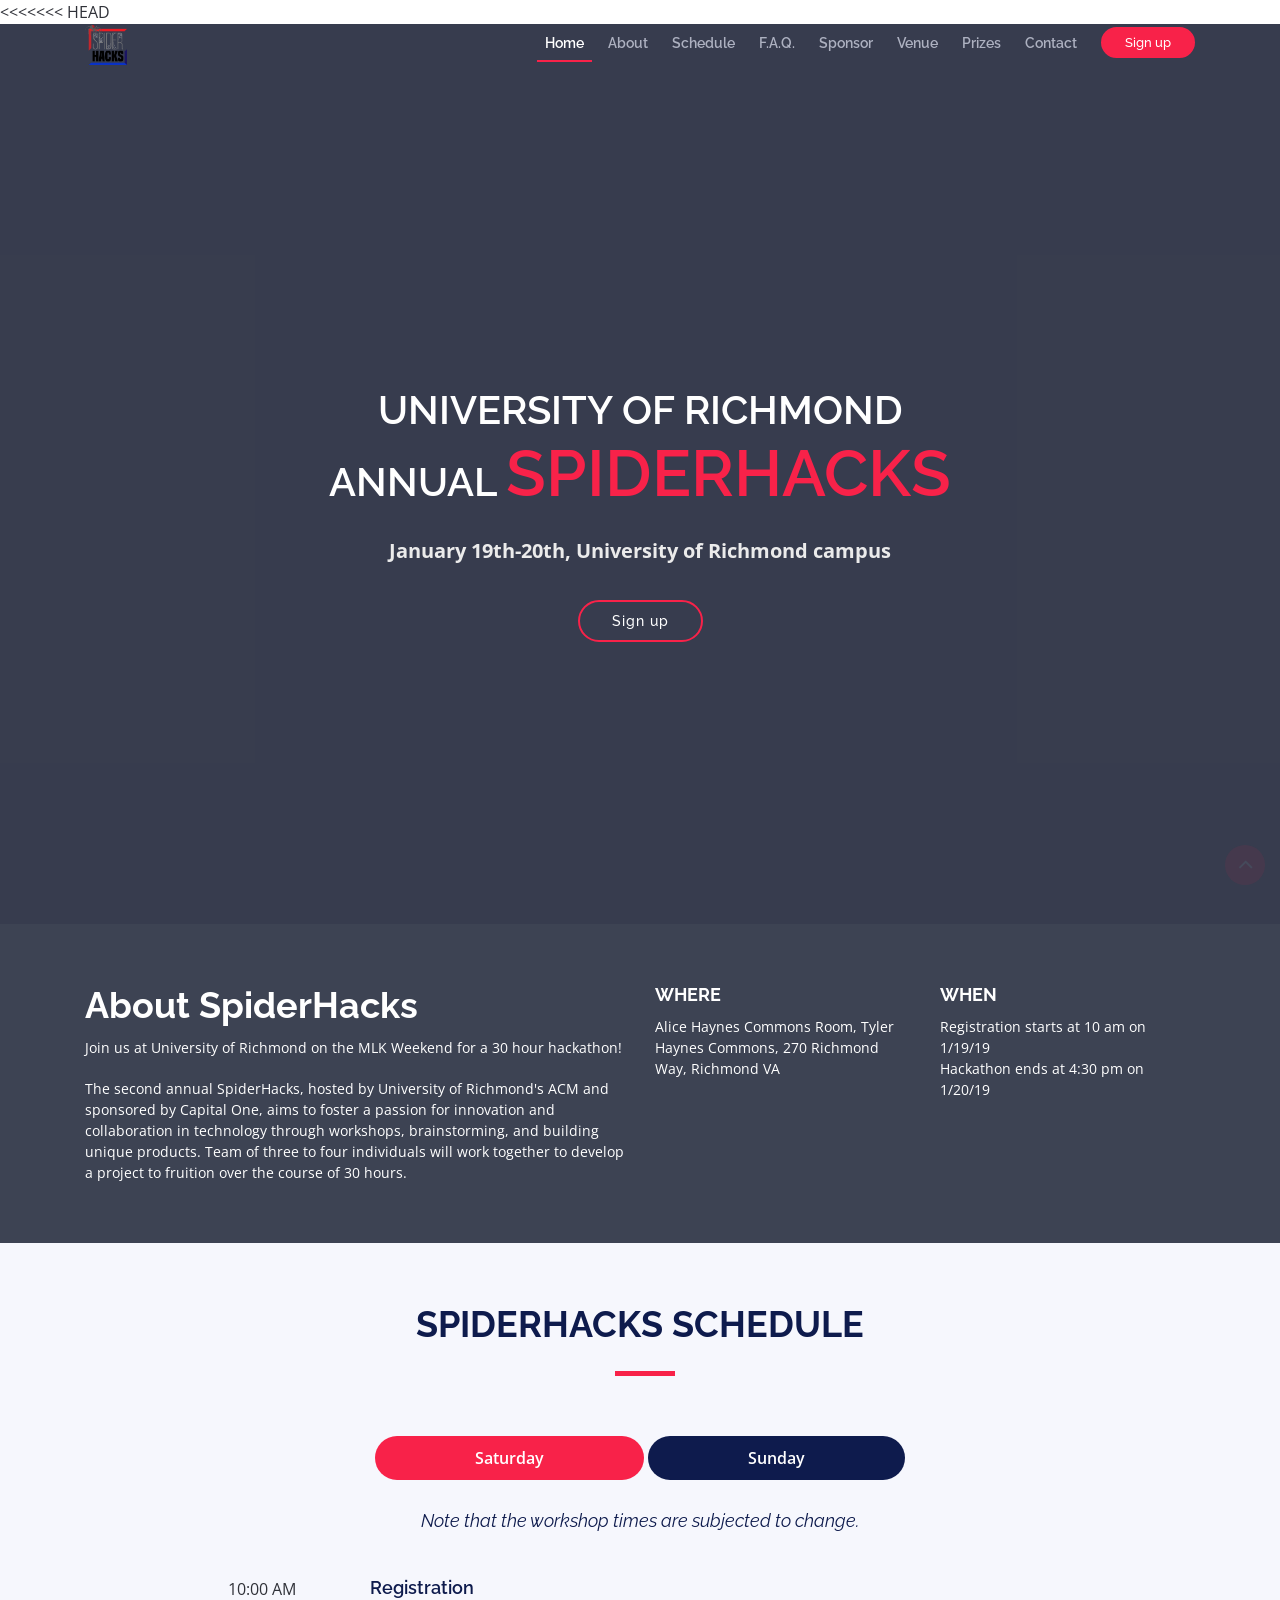
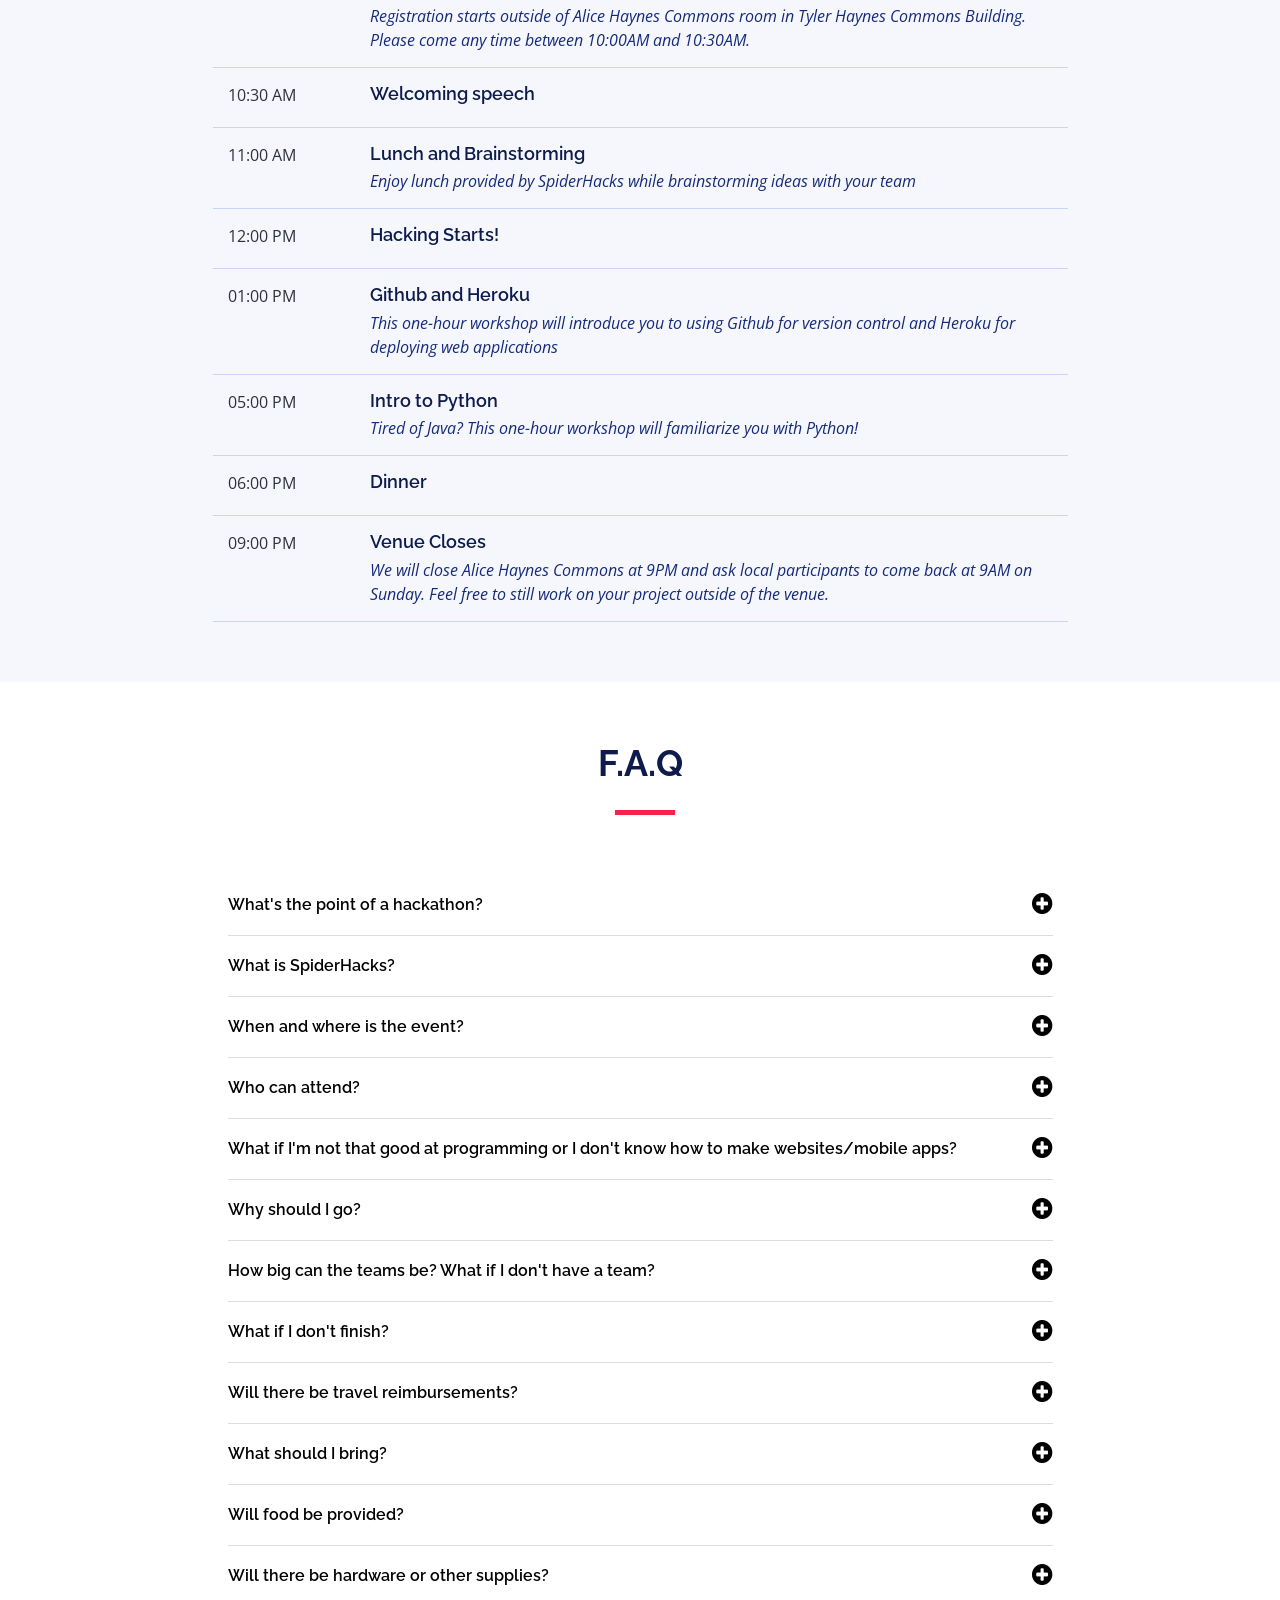
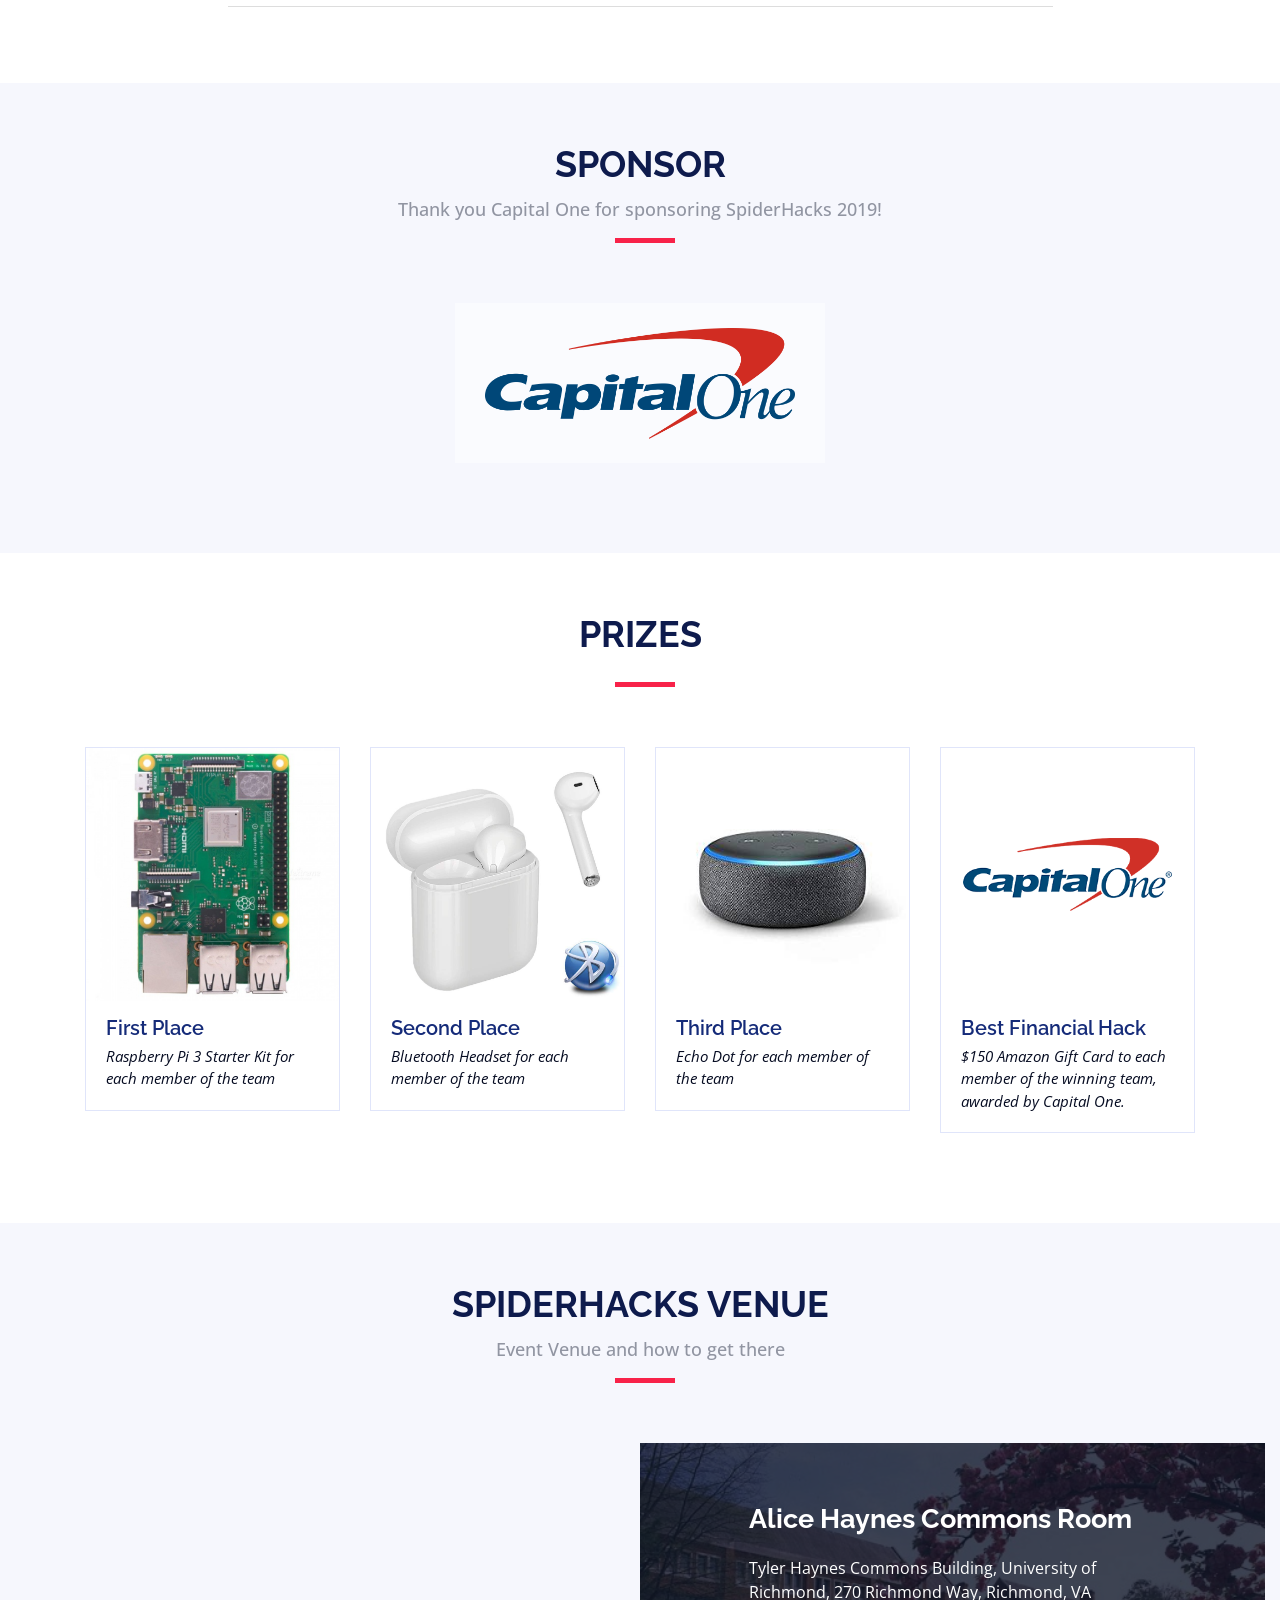
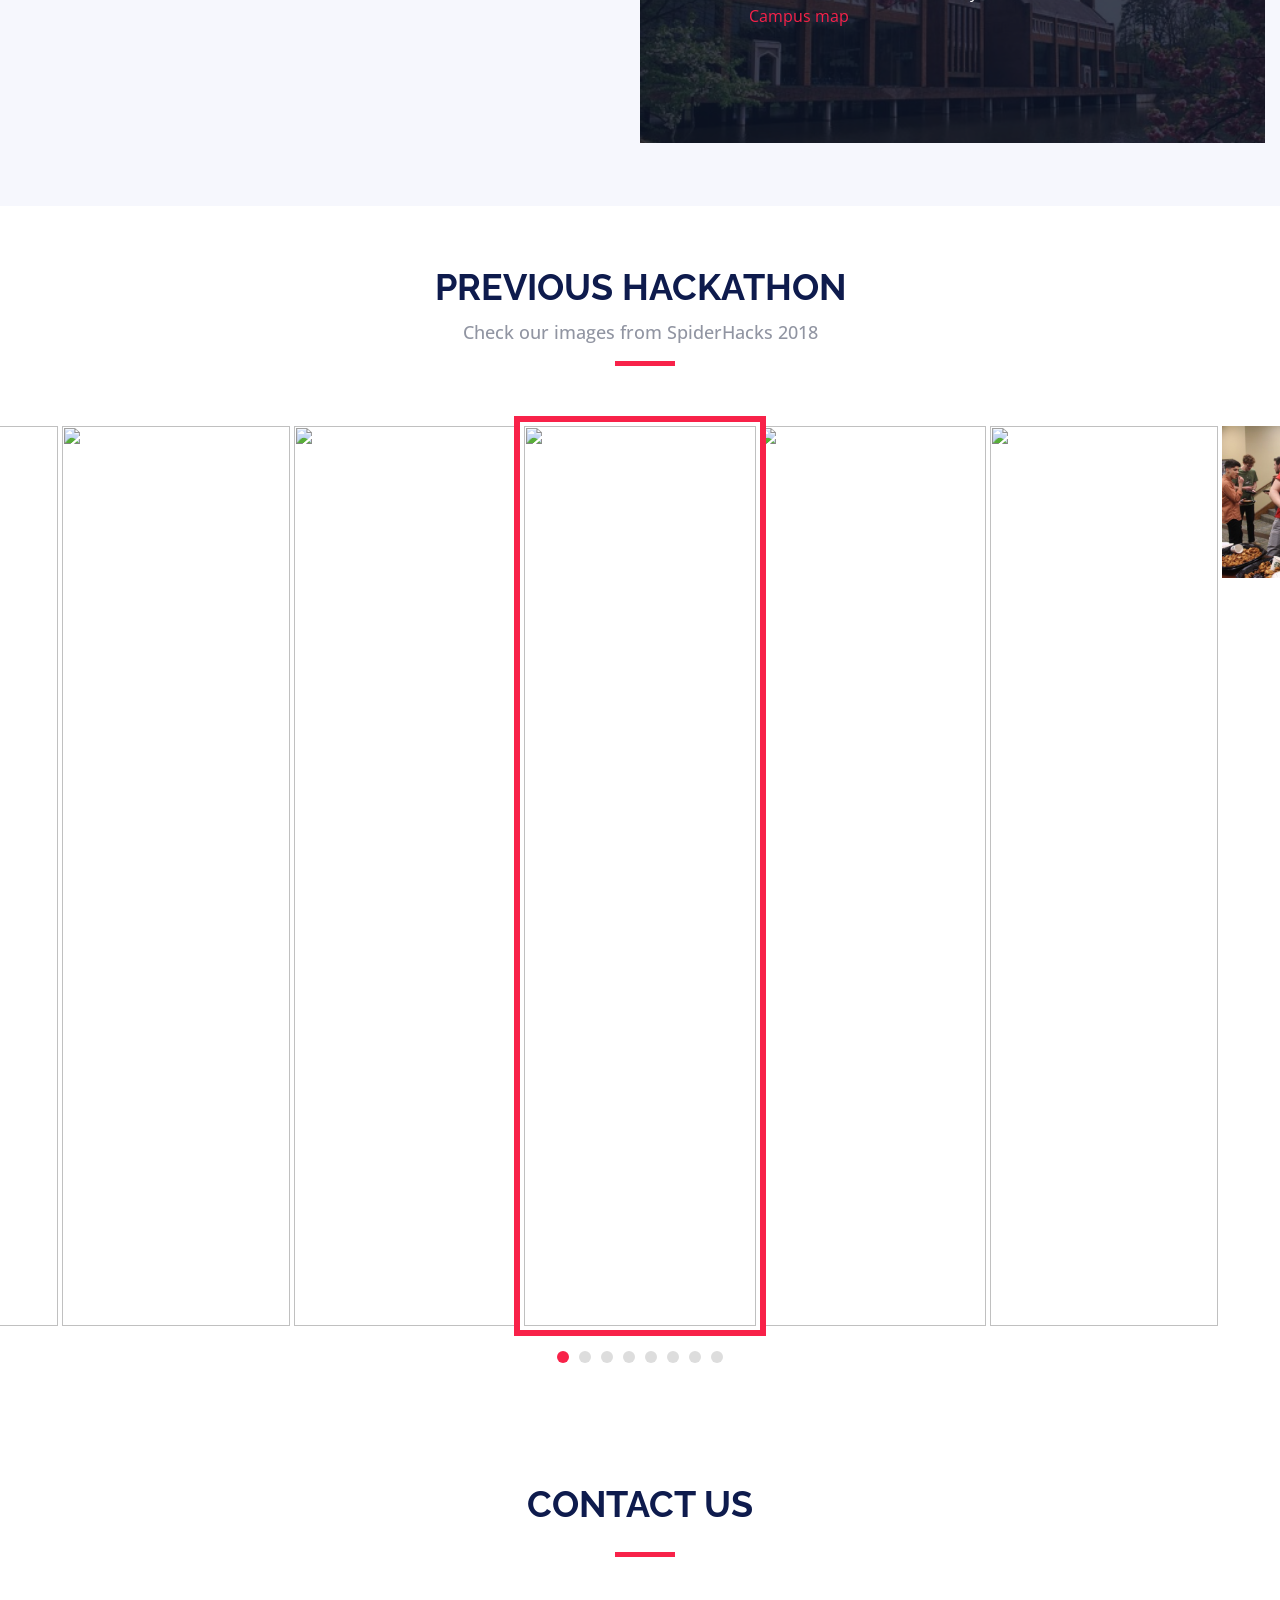
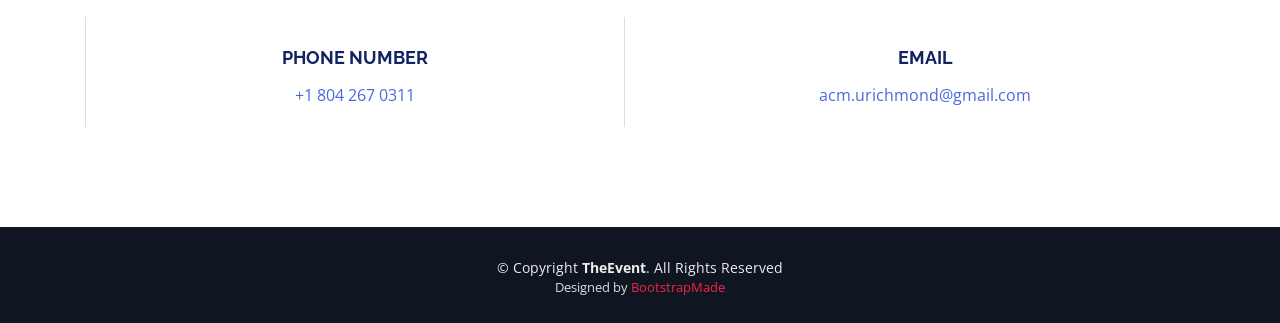
==== commit 7ac8aea0: "Fix conflicts" ====
--- a/index.html
+++ b/index.html
@@ -1,3 +1,4 @@
+<<<<<<< HEAD
 <!DOCTYPE html>
 <html lang="en">
 
@@ -592,5 +593,4 @@
   <!-- Template Main Javascript File -->
   <script src="js/main.js"></script>
 </body>
-
-</html>
+</html>
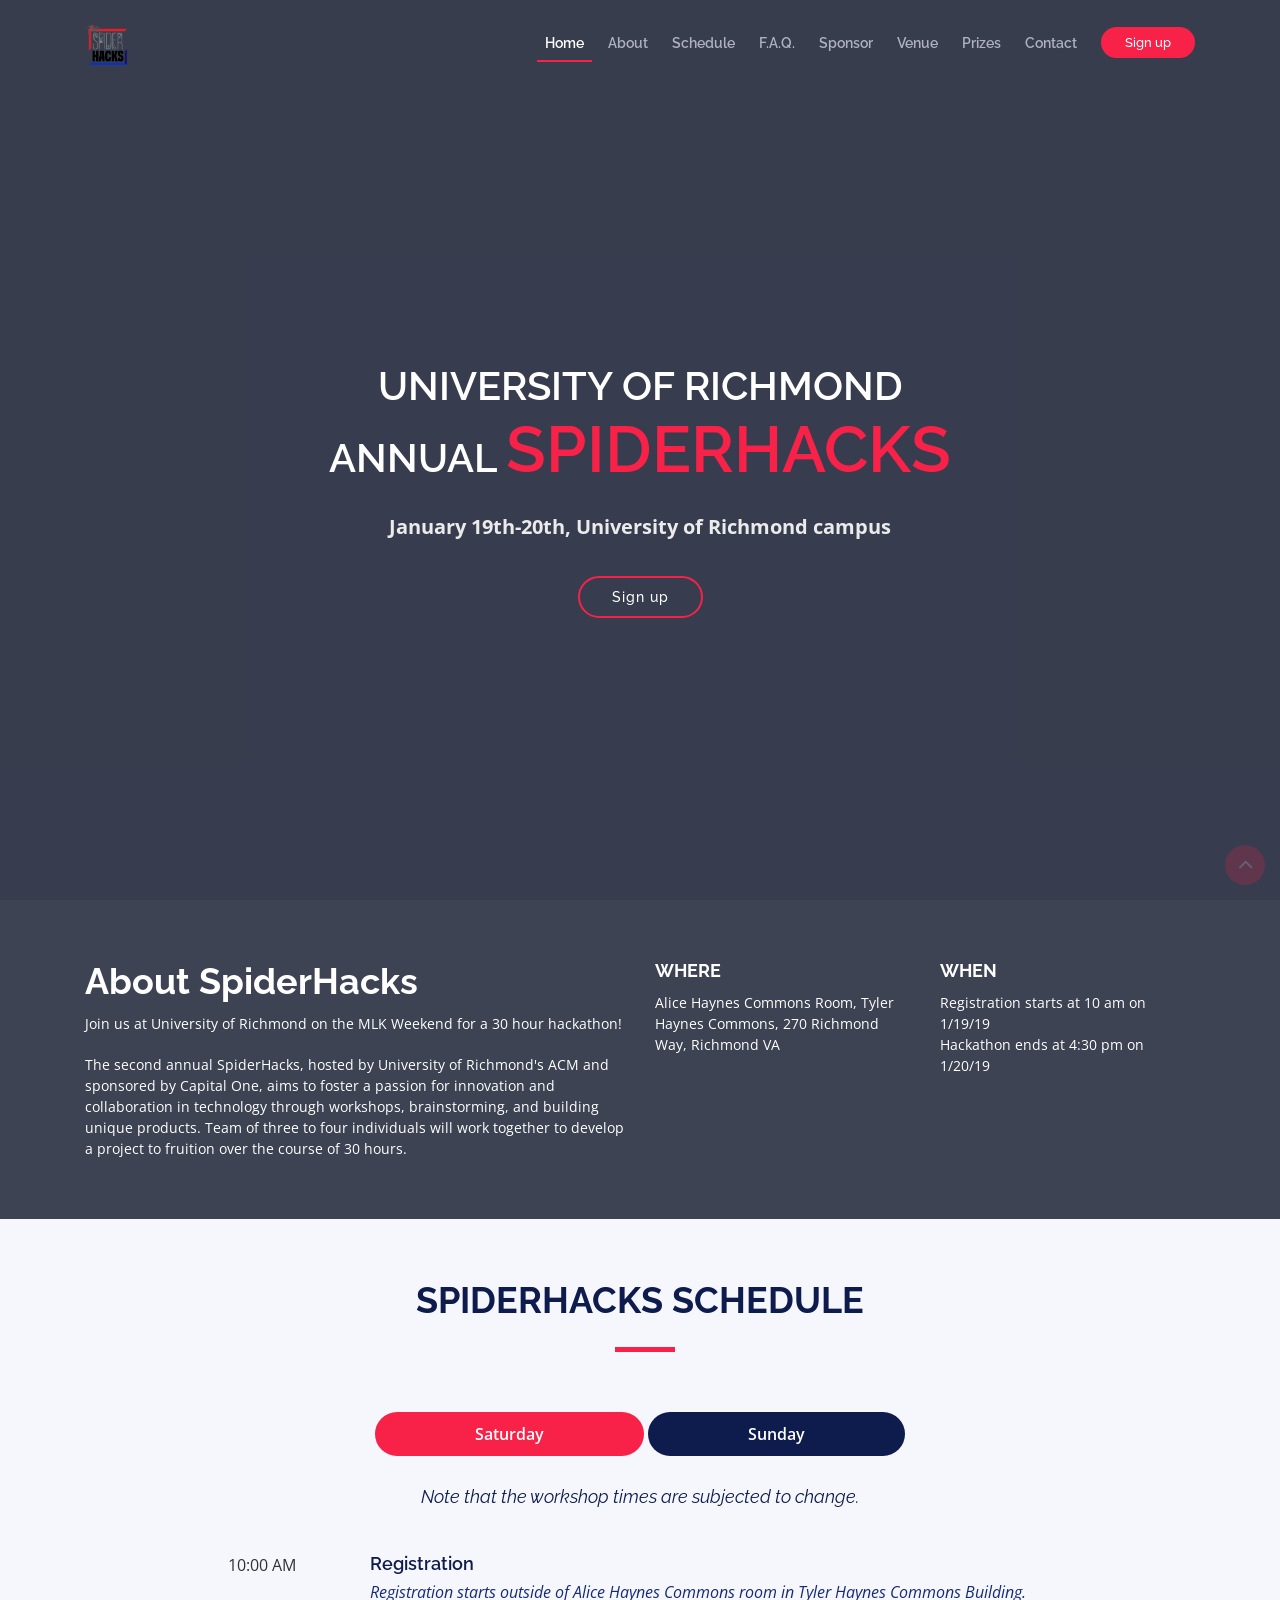
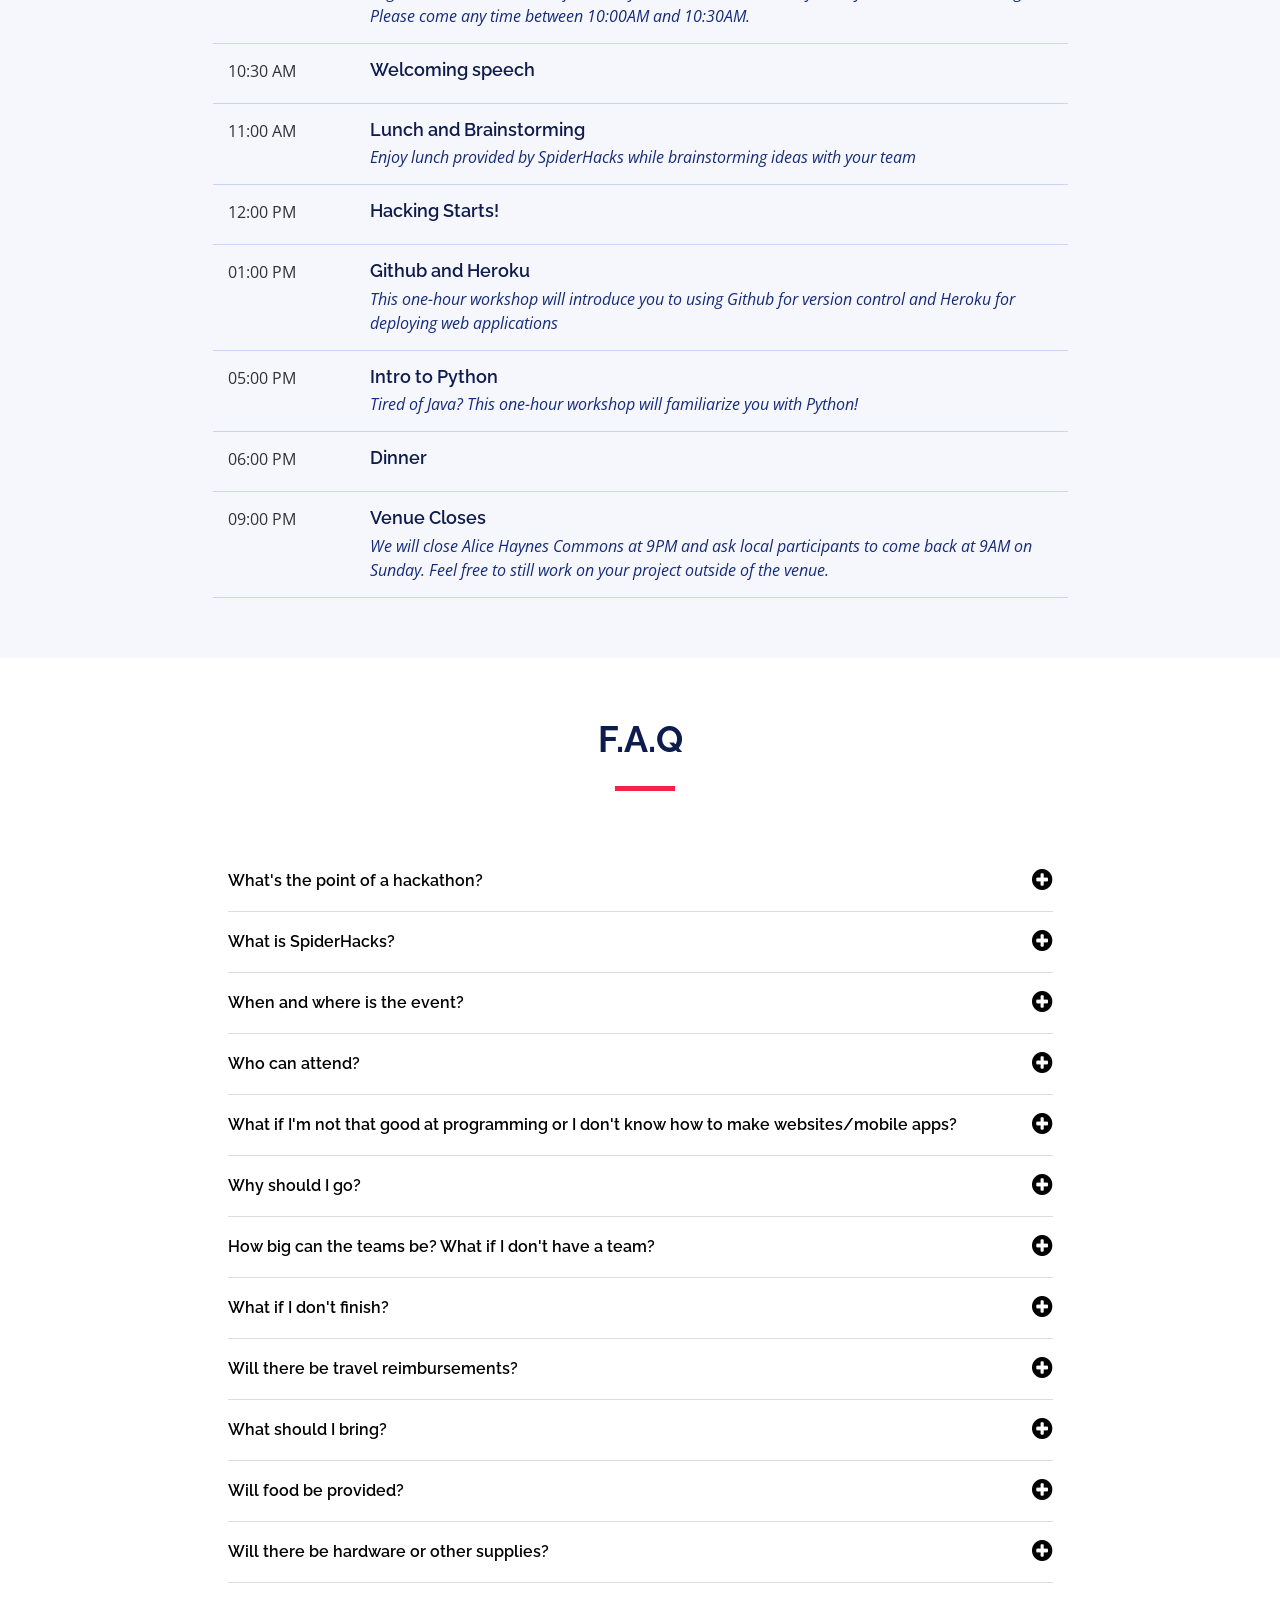
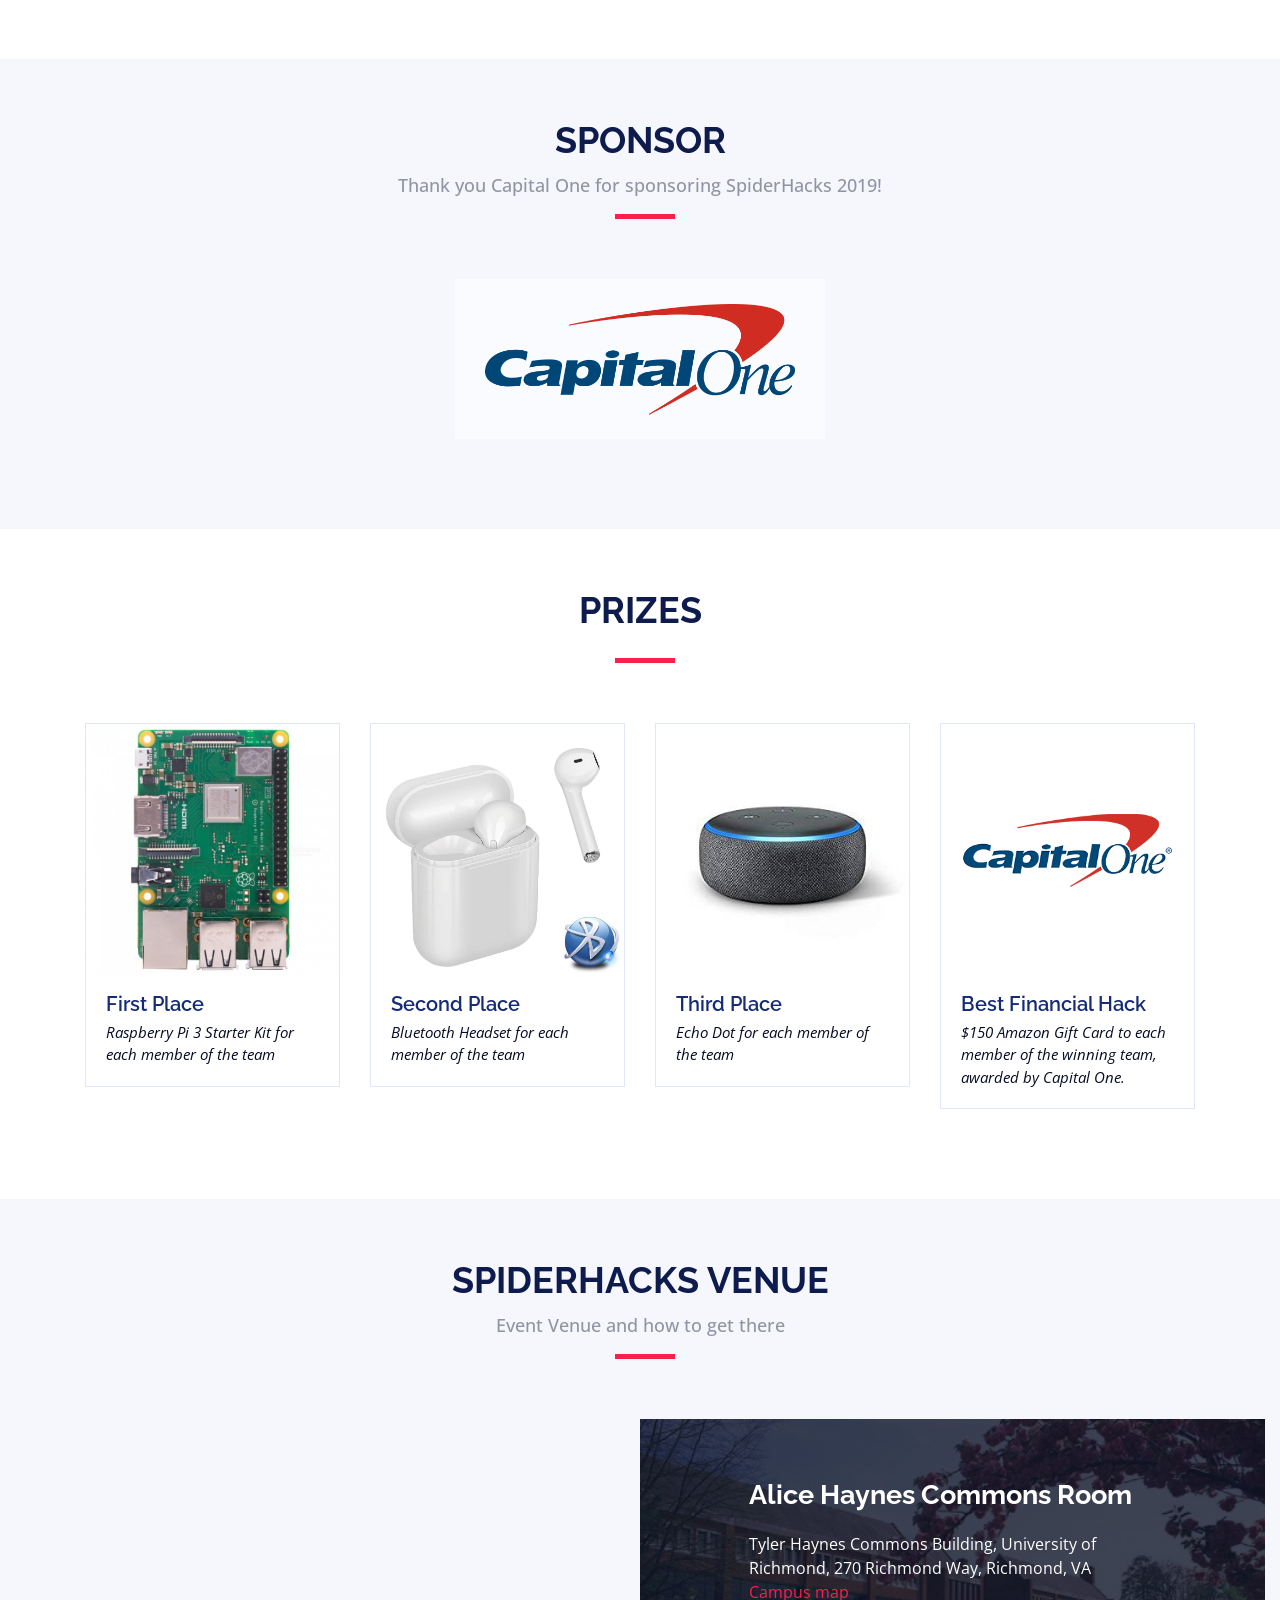
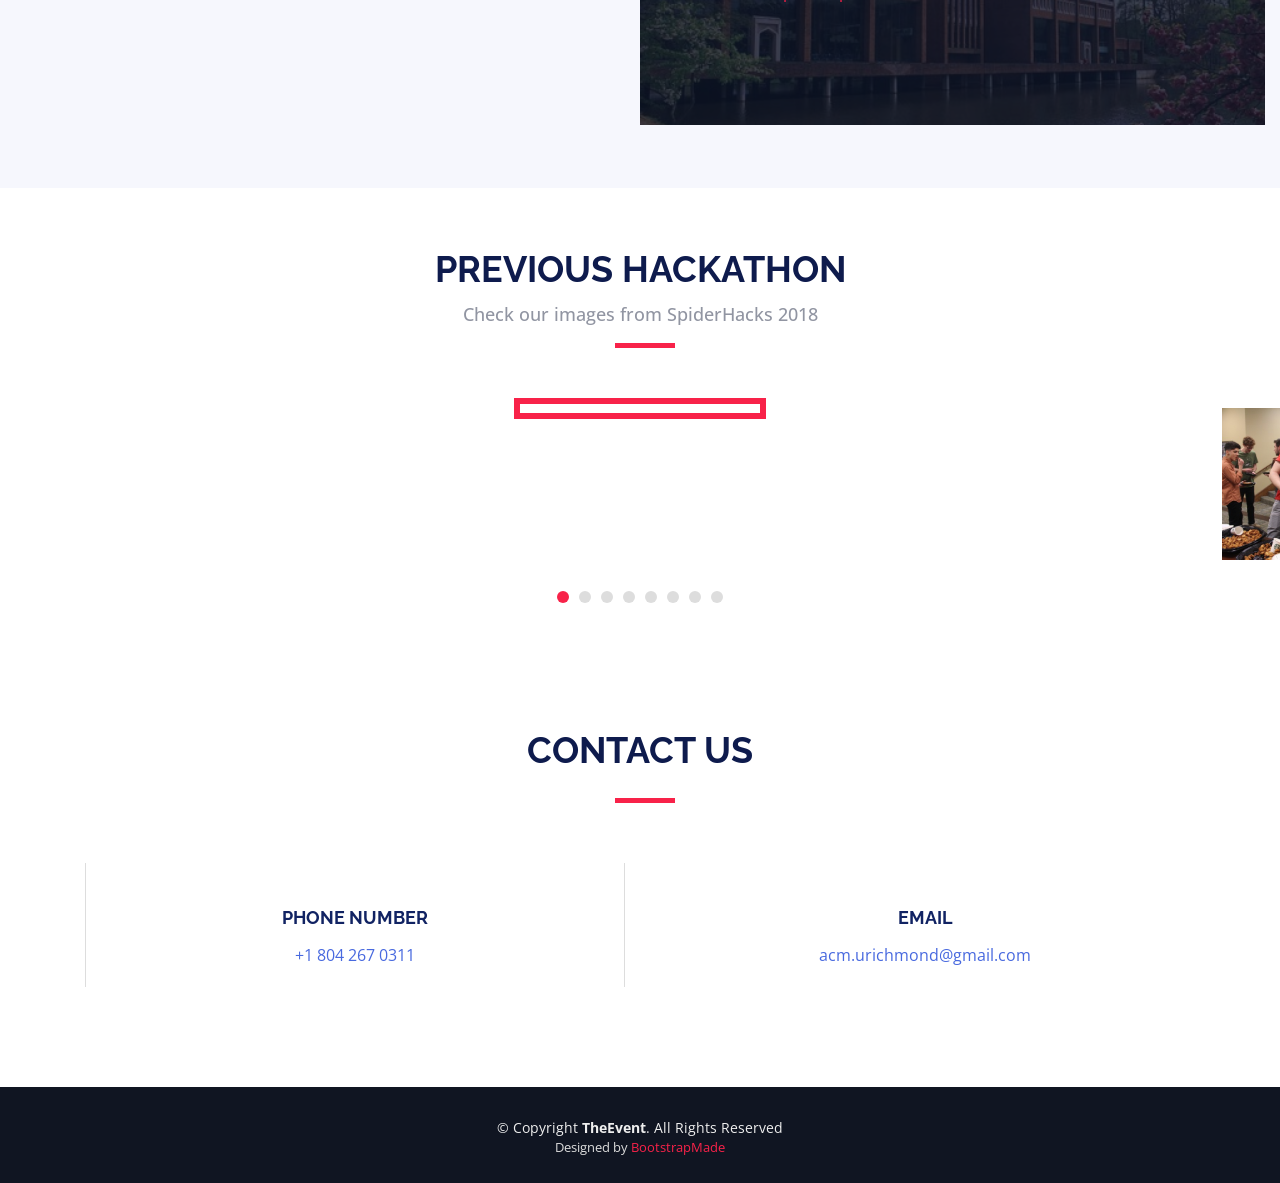
==== commit dd2b2fc4: "Delete HEAD comment" ====
--- a/index.html
+++ b/index.html
@@ -1,4 +1,3 @@
-<<<<<<< HEAD
 <!DOCTYPE html>
 <html lang="en">
 
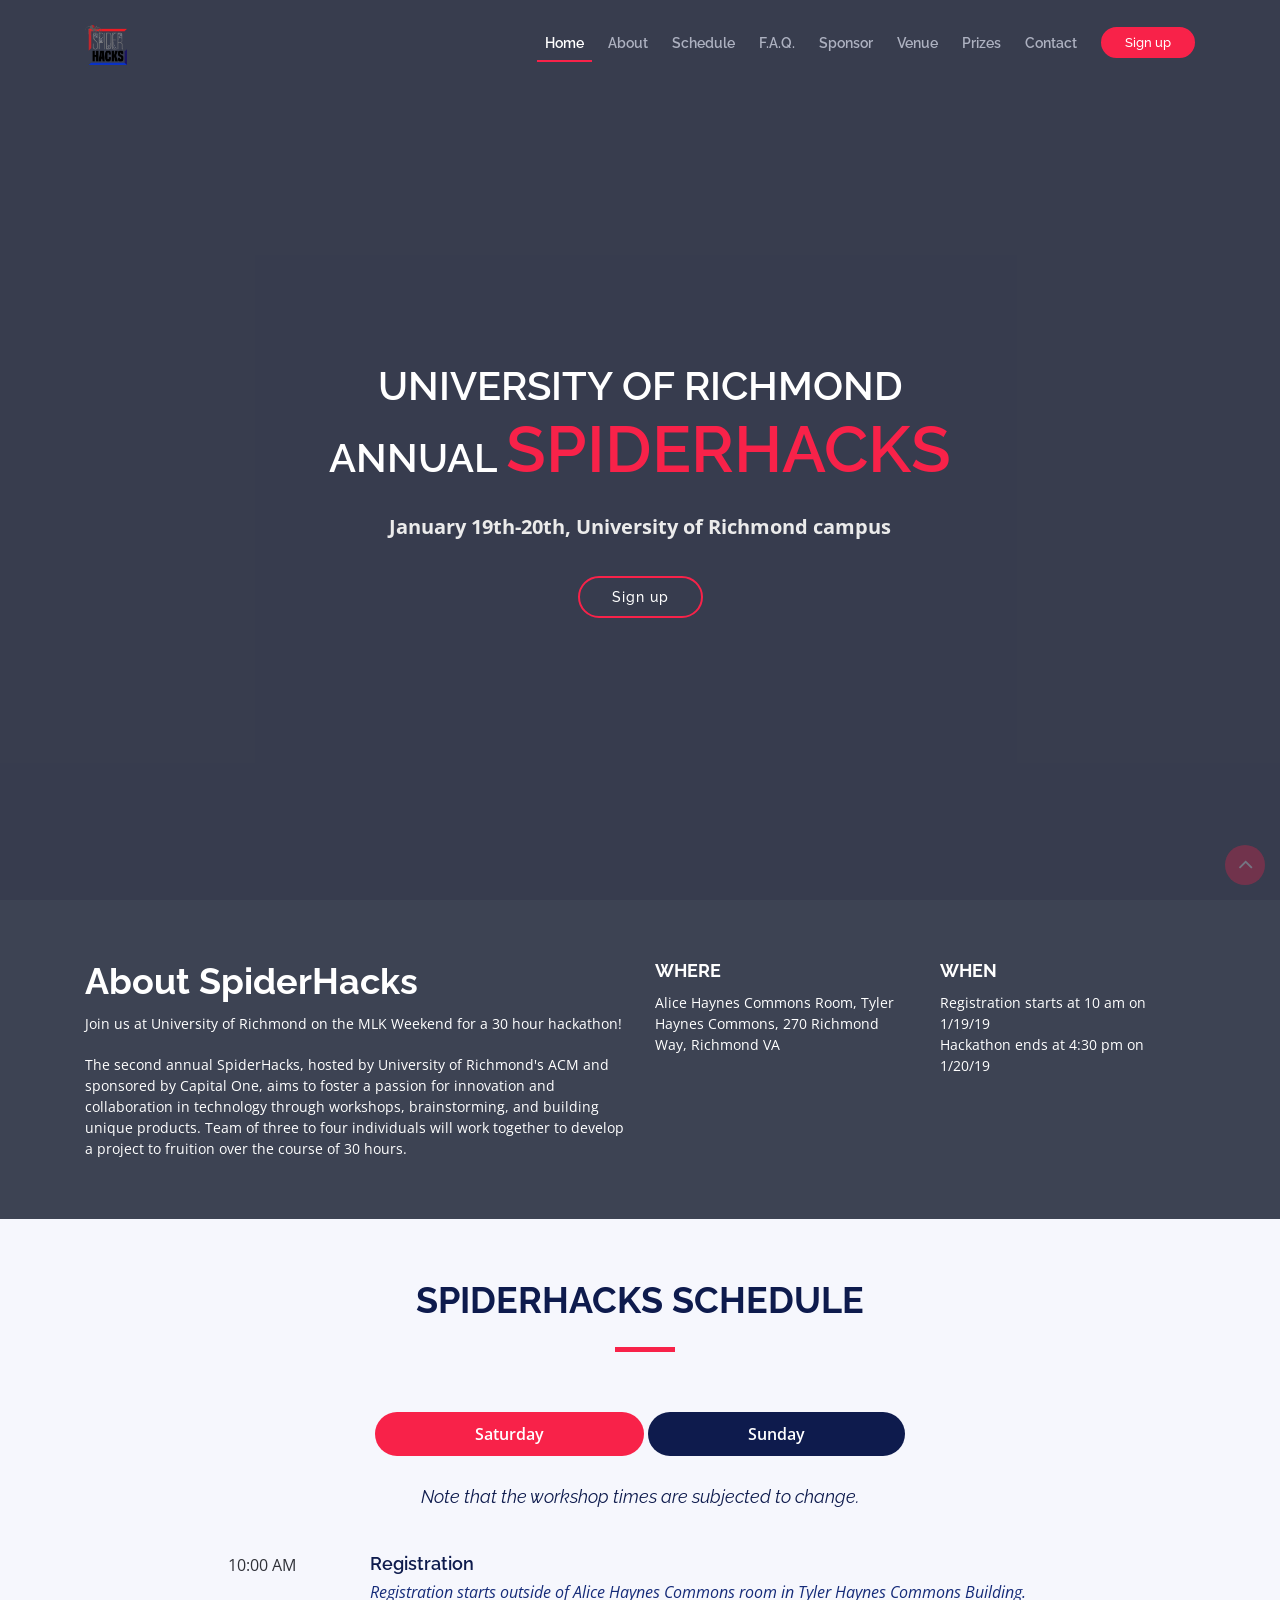
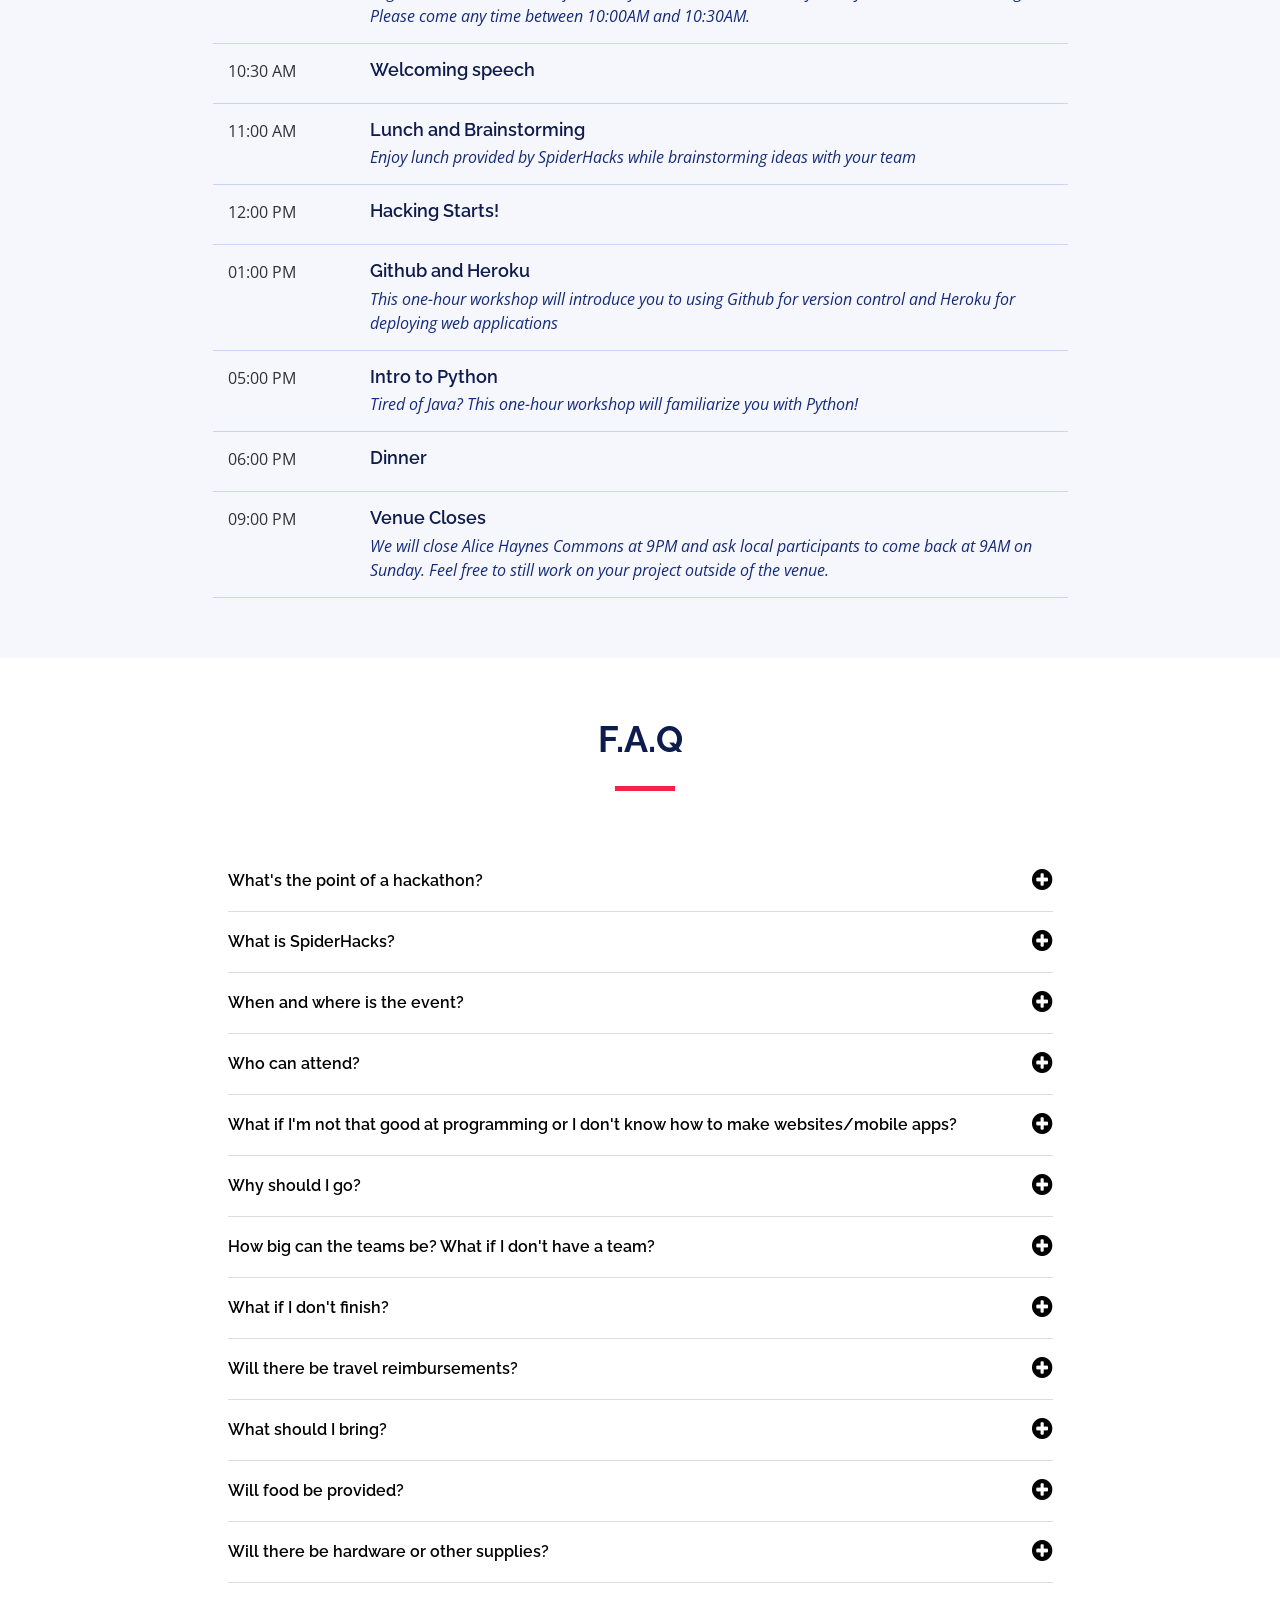
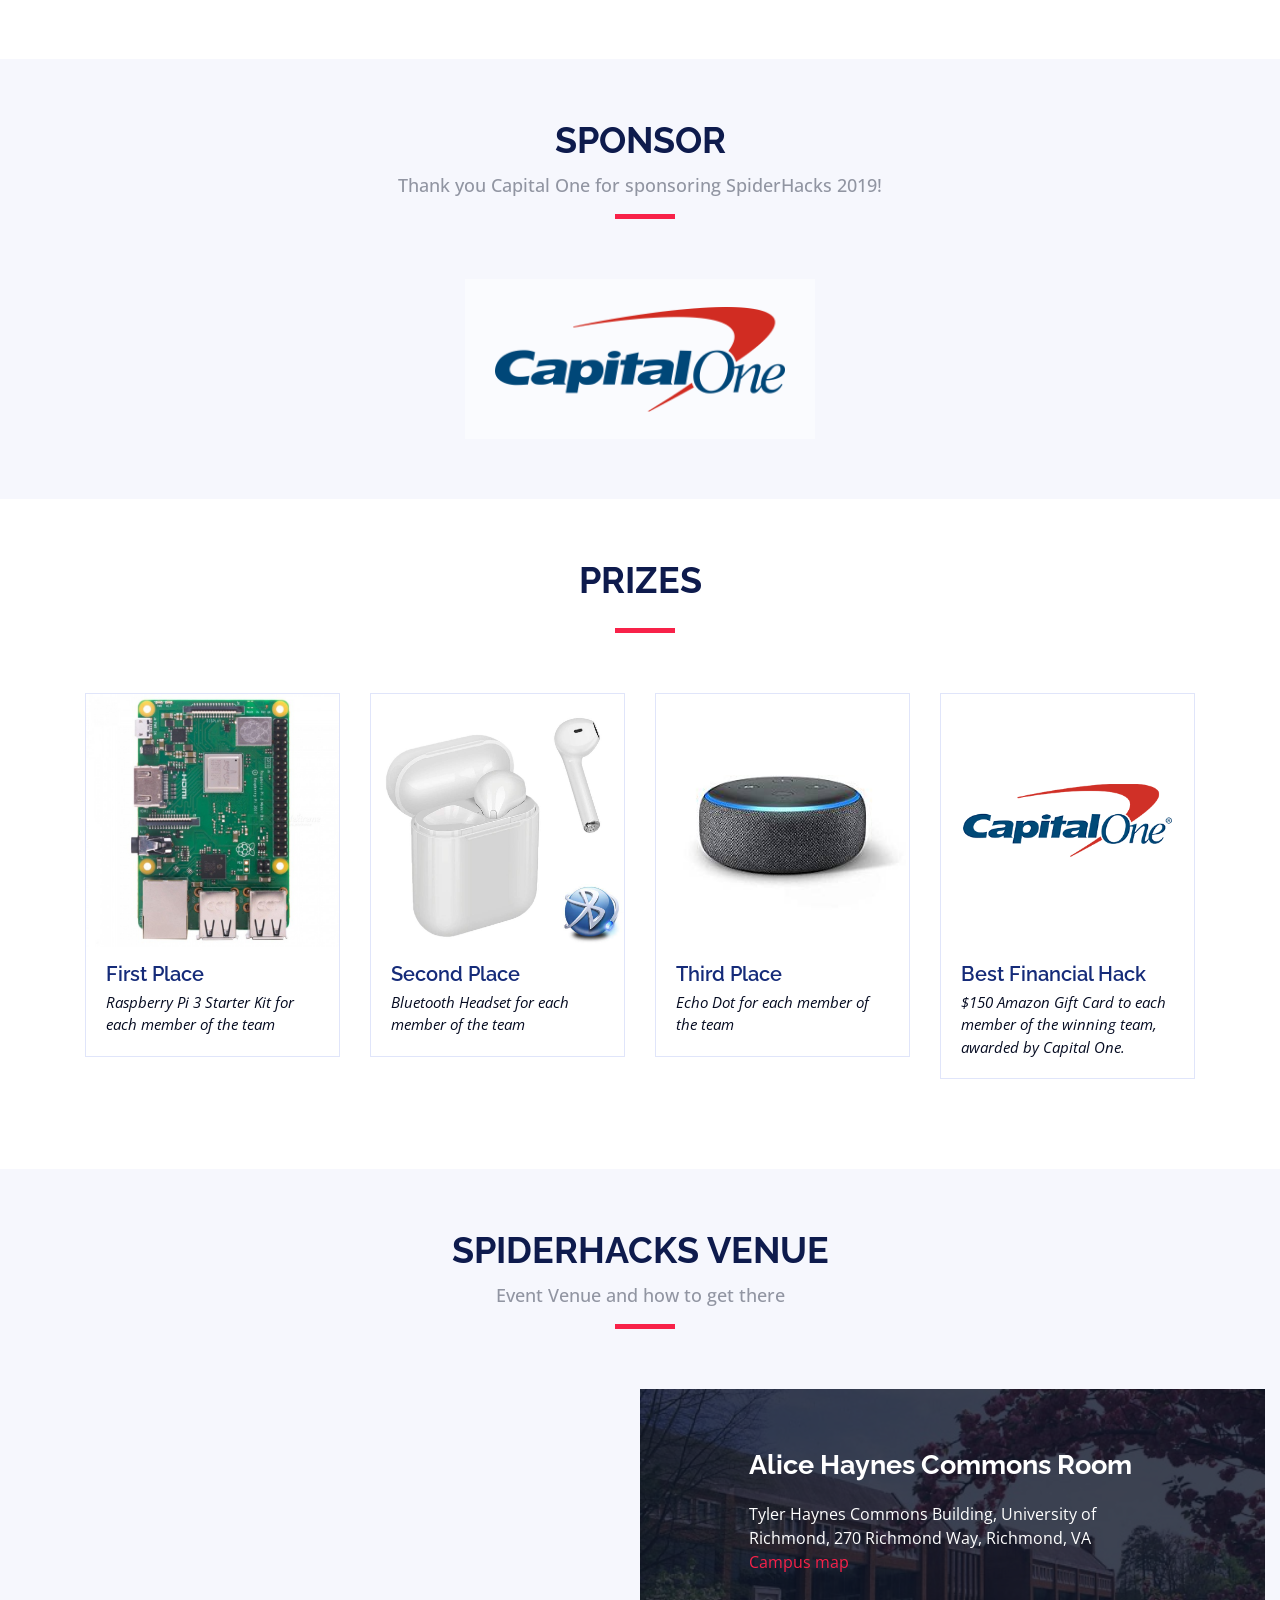
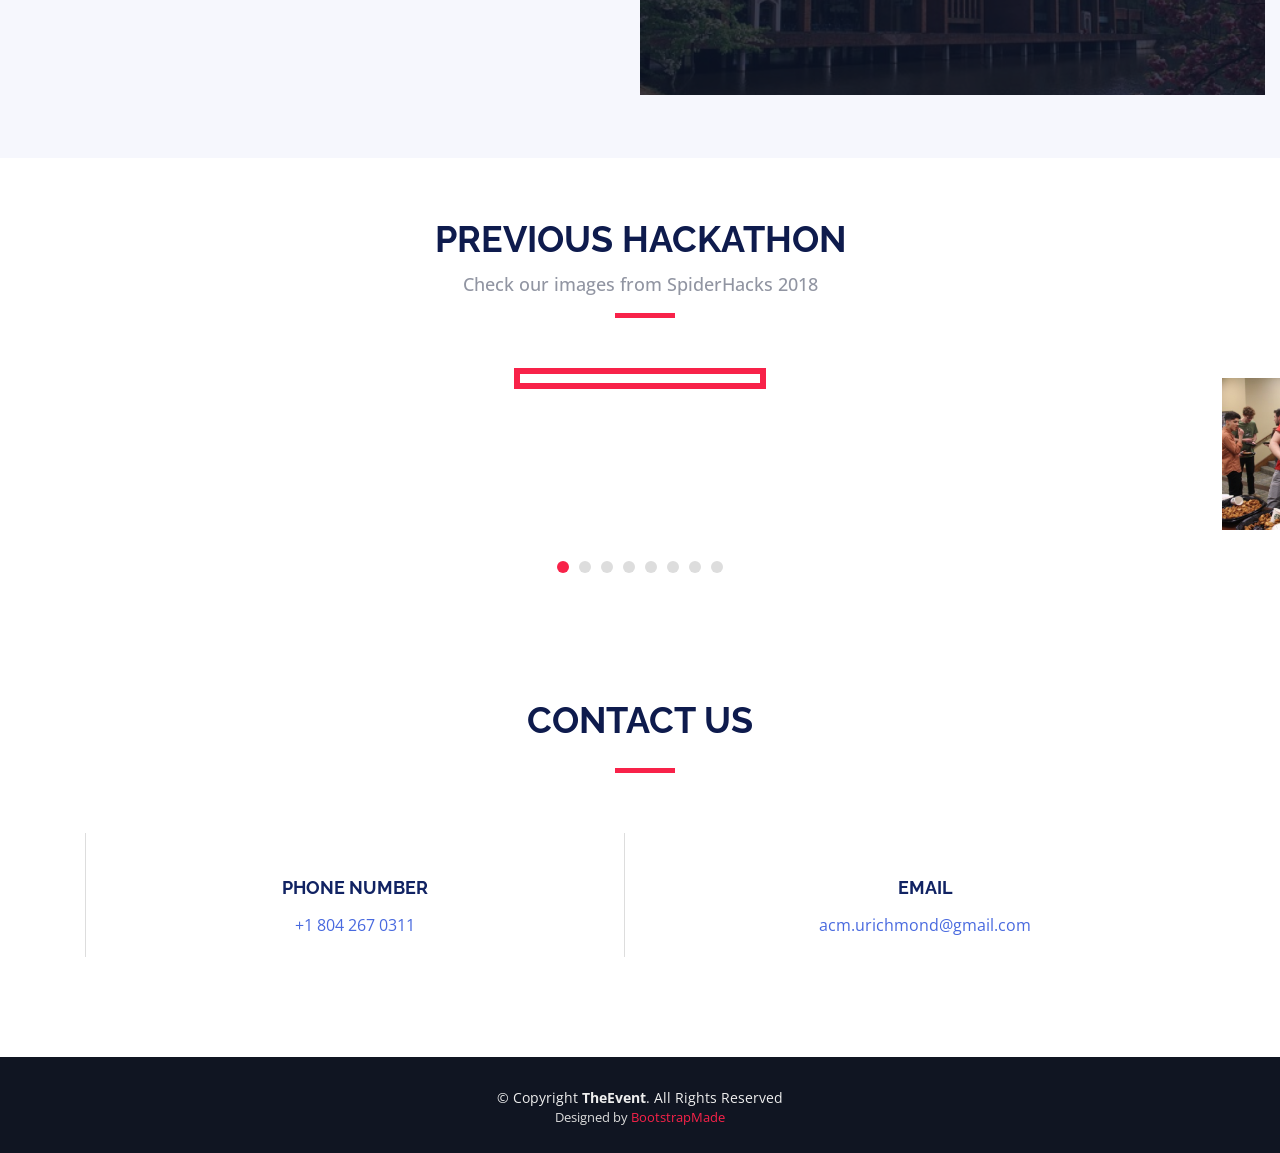
==== commit 492ab937: "minor change" ====
--- a/index.html
+++ b/index.html
@@ -394,8 +394,8 @@
           <p>Thank you Capital One for sponsoring SpiderHacks 2019!</p>
         </div>
 
-        <div class="row no-gutters sponsors-wrap clearfix">
-           <div class="col-lg-4"></div>
+        <div class="row">
+          <div class="col-lg-4"></div>
           <div class="col-lg-4 col-xs-6">
             <div class="sponsor-logo">
                <a href="https://campus.capitalone.com/" target=”_blank”><img src="img/sponsor/capital-one.png" class="img-fluid" alt=""></a>
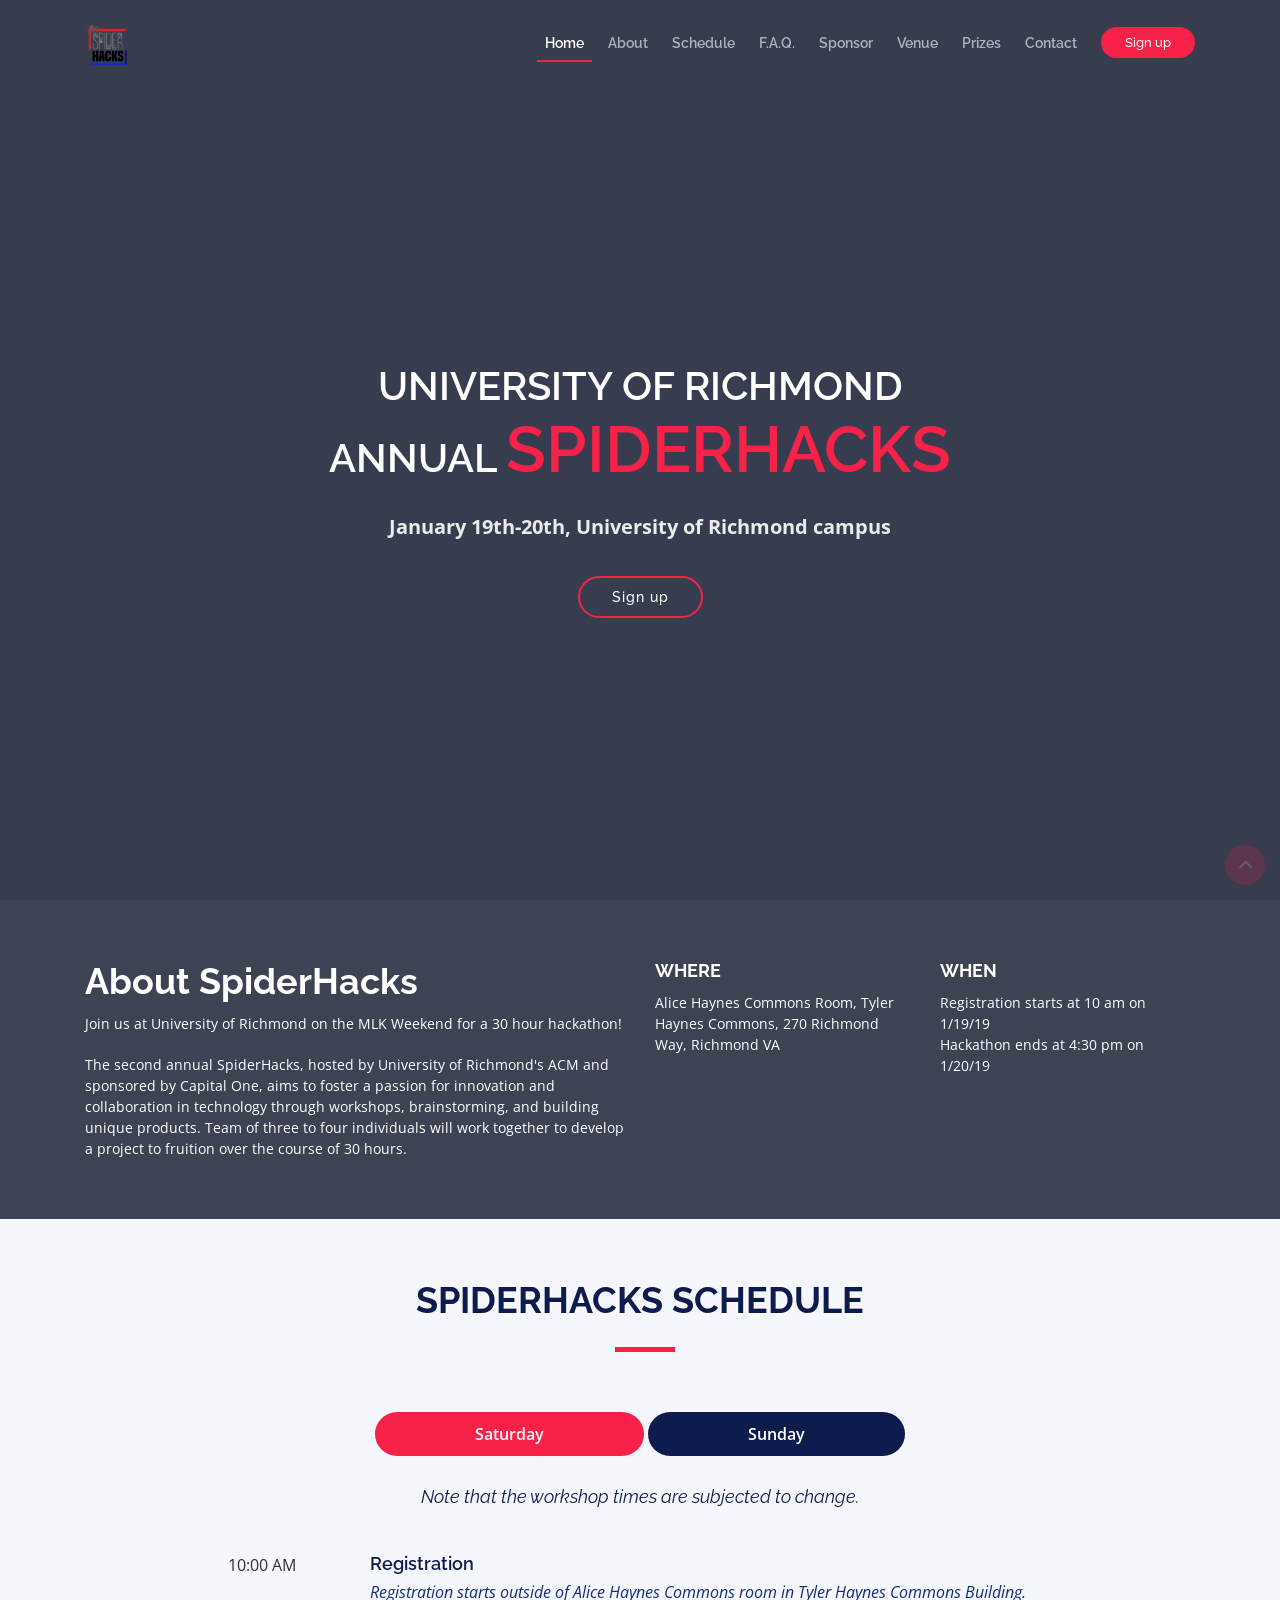
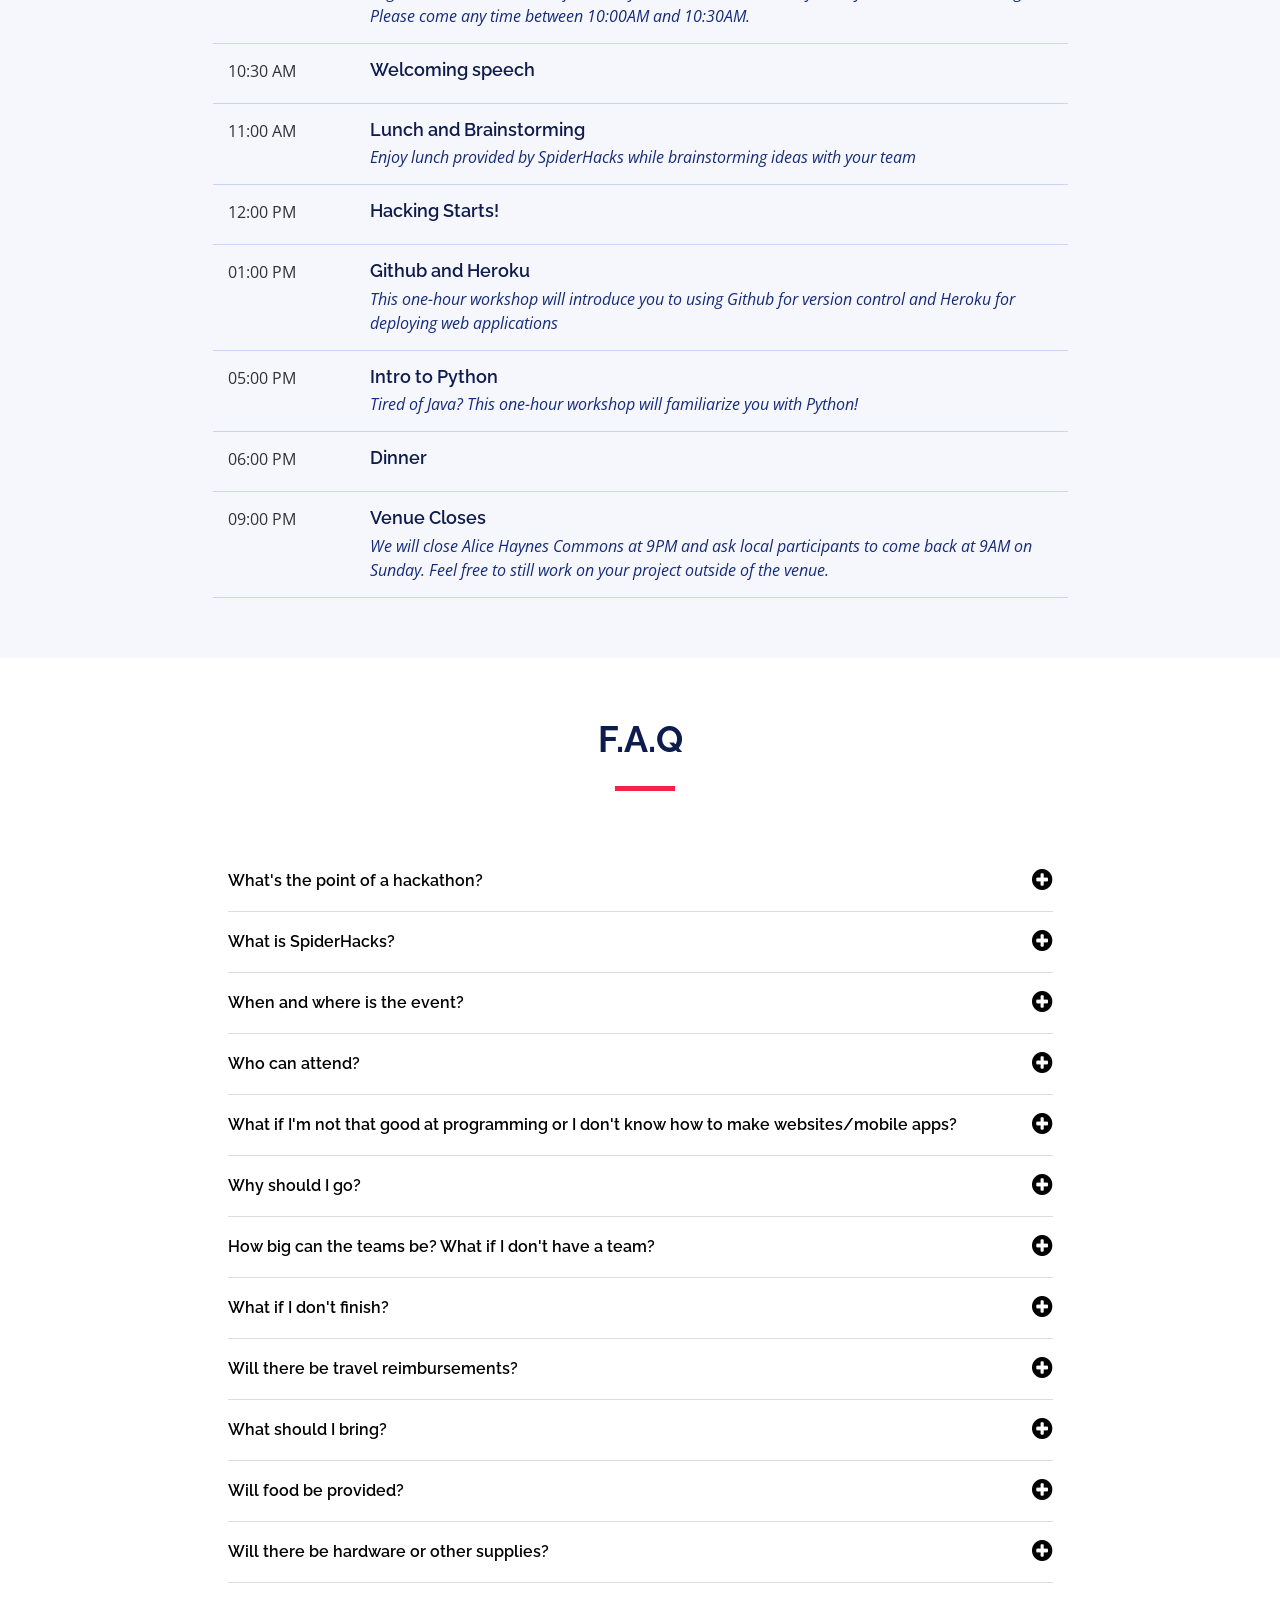
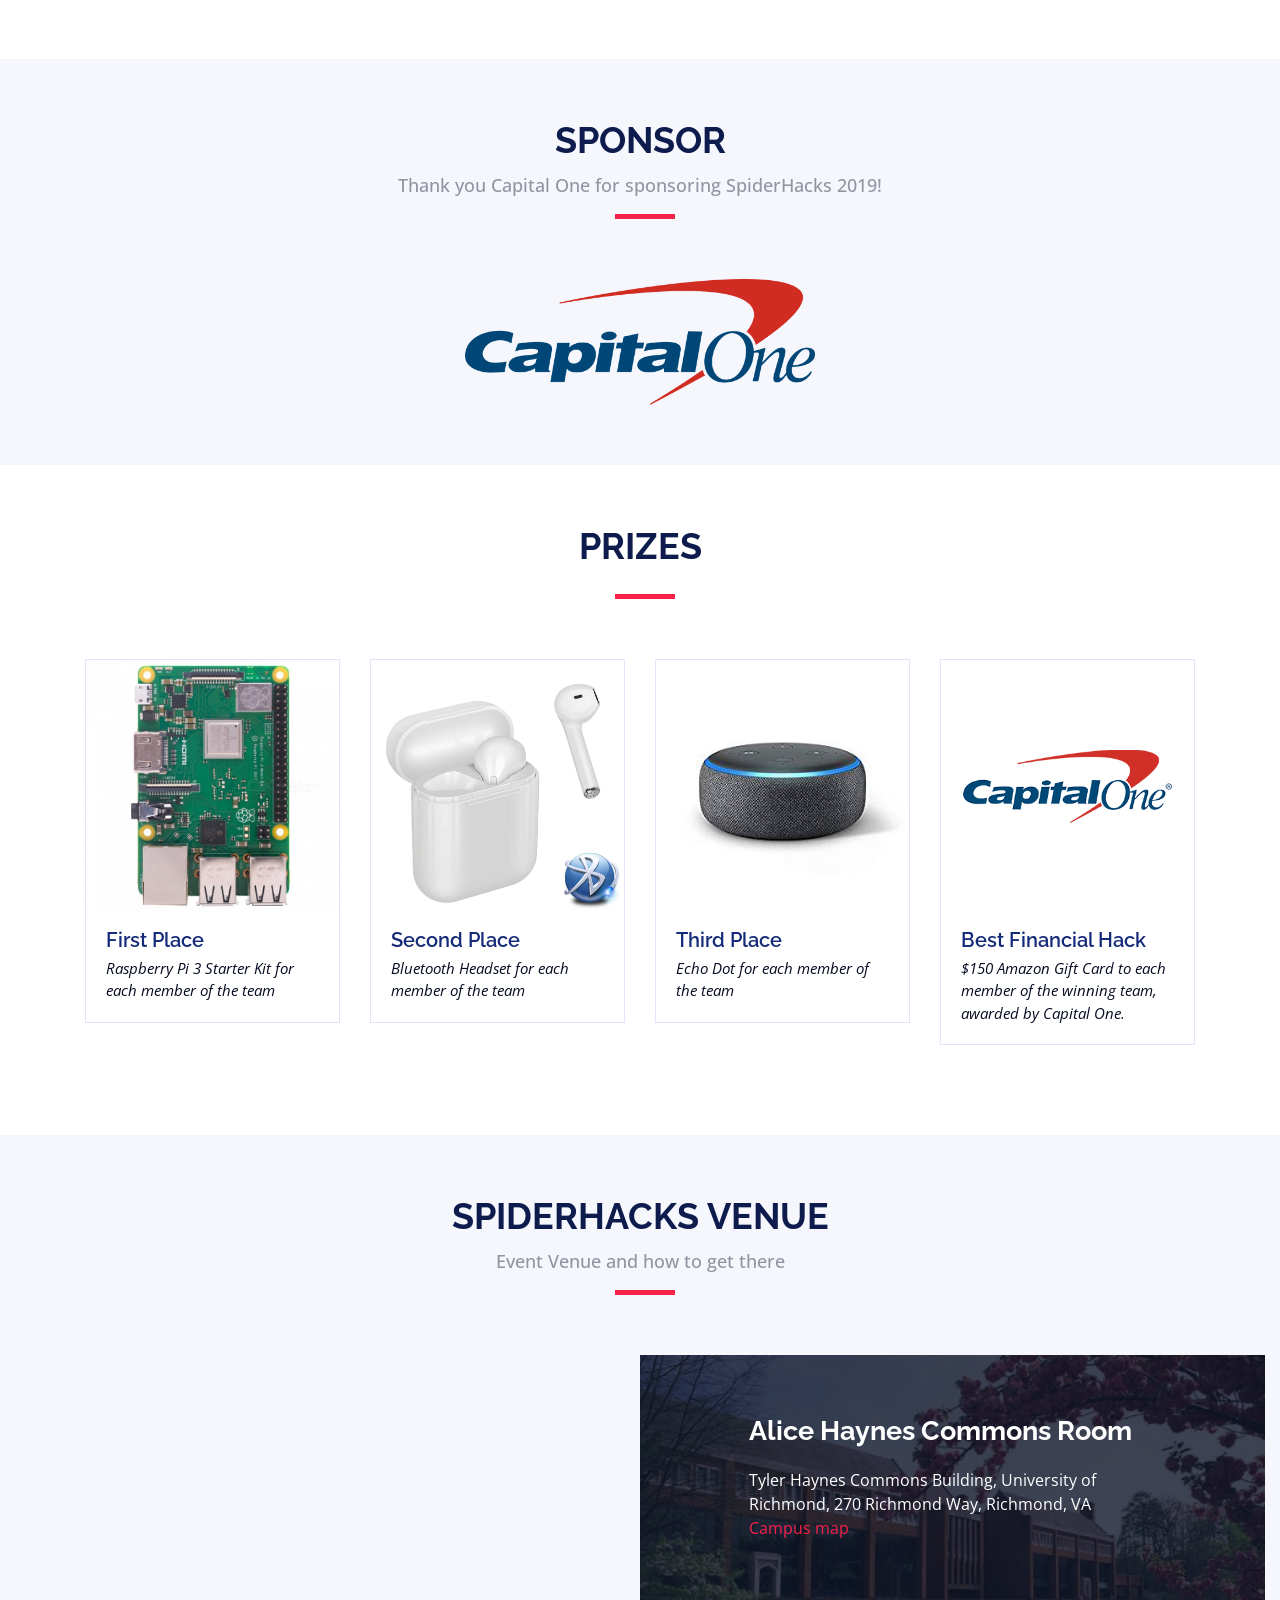
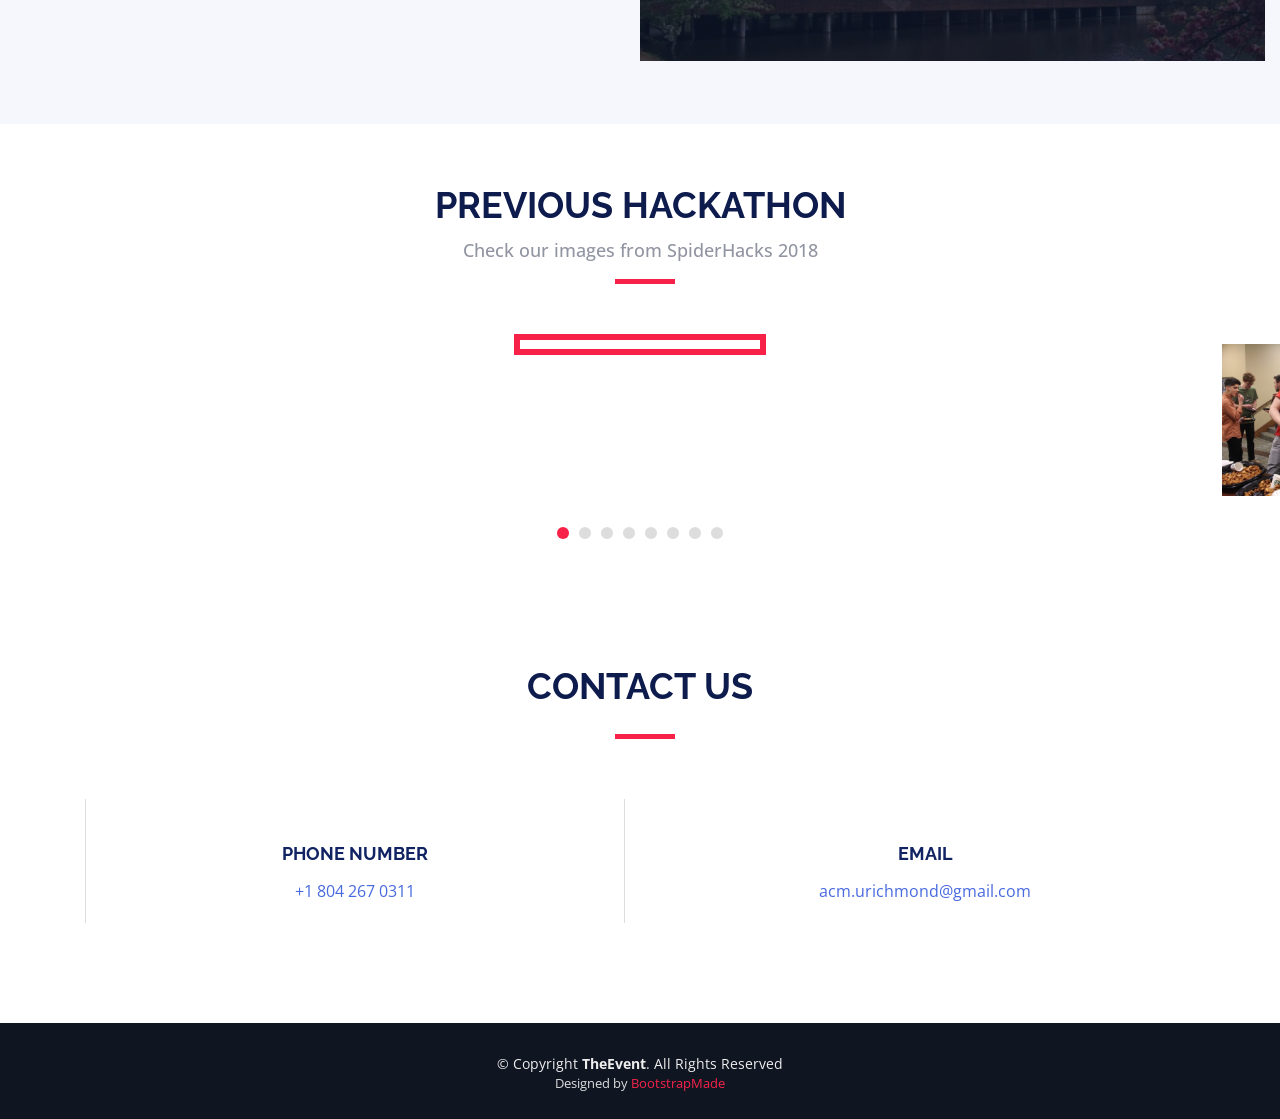
==== commit 7172aa47: "Sponsor Cap1 Logo" ====
--- a/index.html
+++ b/index.html
@@ -397,9 +397,9 @@
         <div class="row">
           <div class="col-lg-4"></div>
           <div class="col-lg-4 col-xs-6">
-            <div class="sponsor-logo">
+            
                <a href="https://campus.capitalone.com/" target=”_blank”><img src="img/sponsor/capital-one.png" class="img-fluid" alt=""></a>
-            </div>
+            
           </div>
         </div>
       </div>
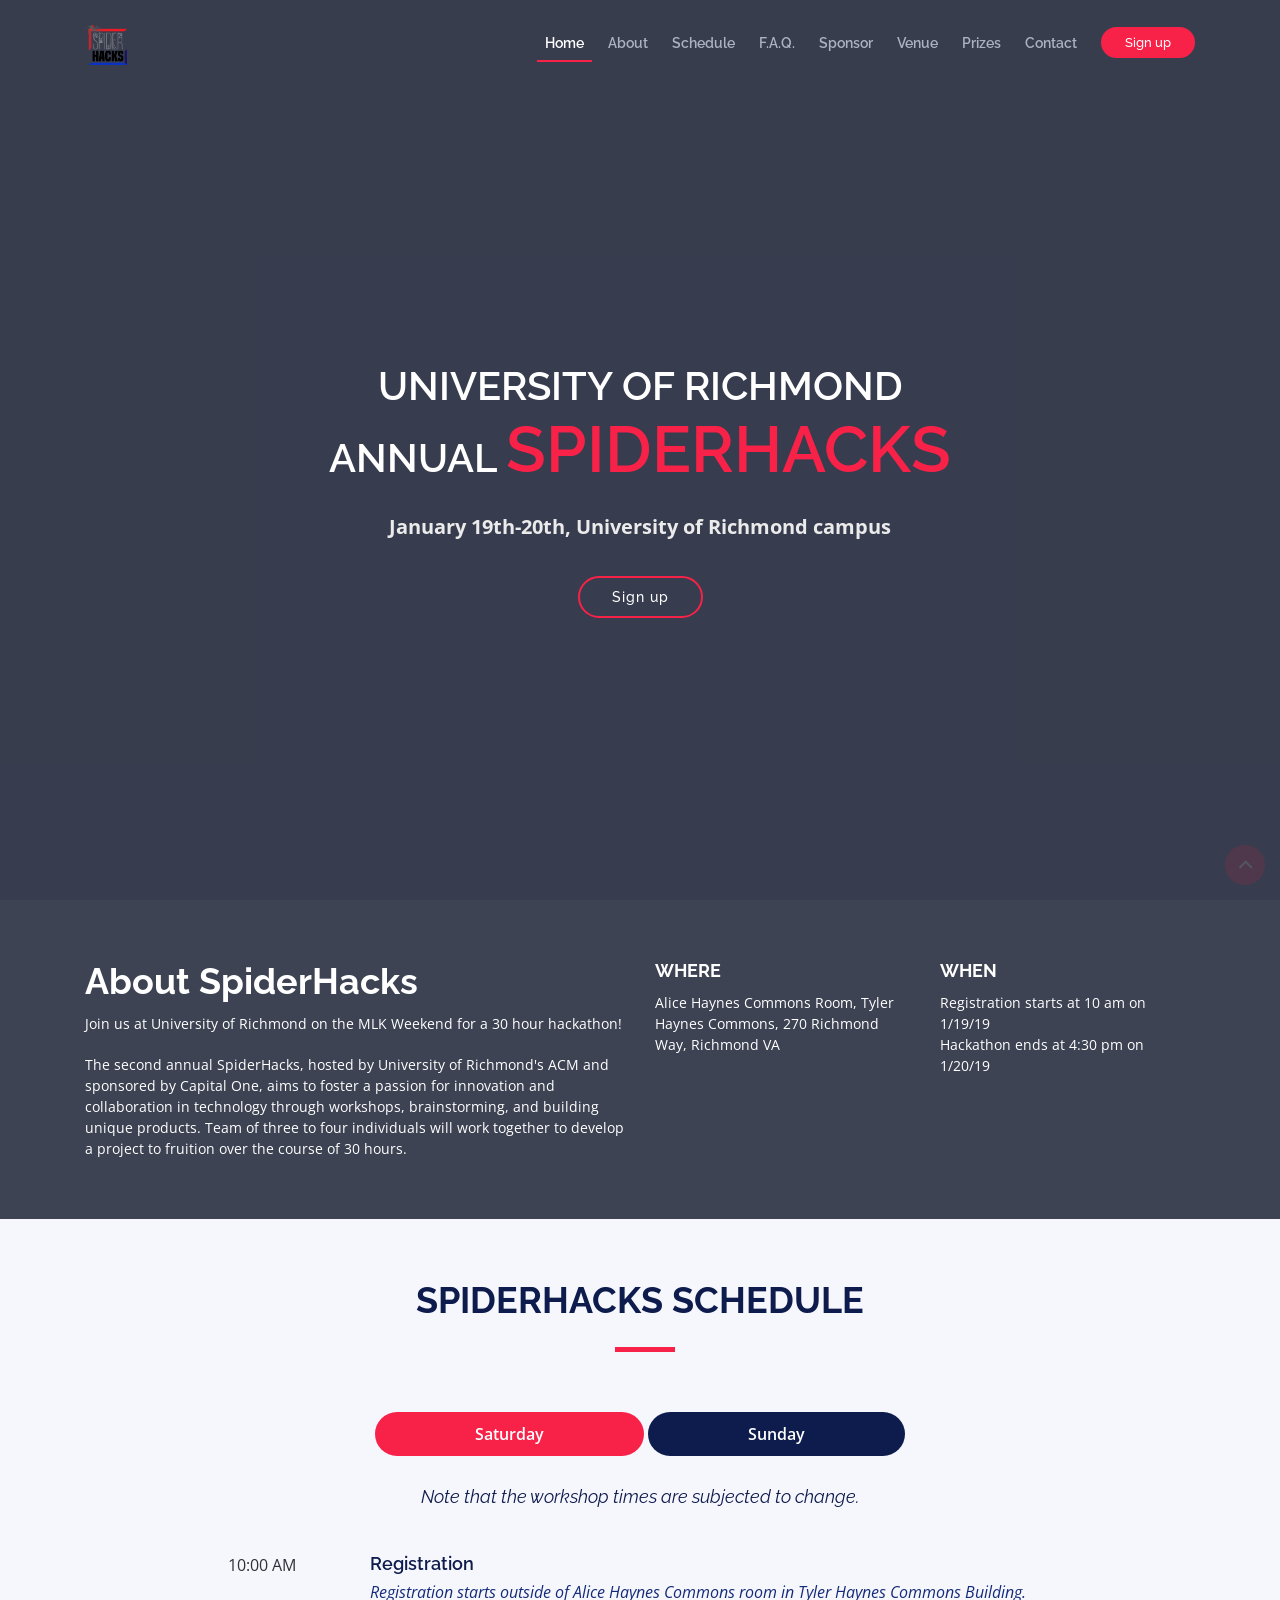
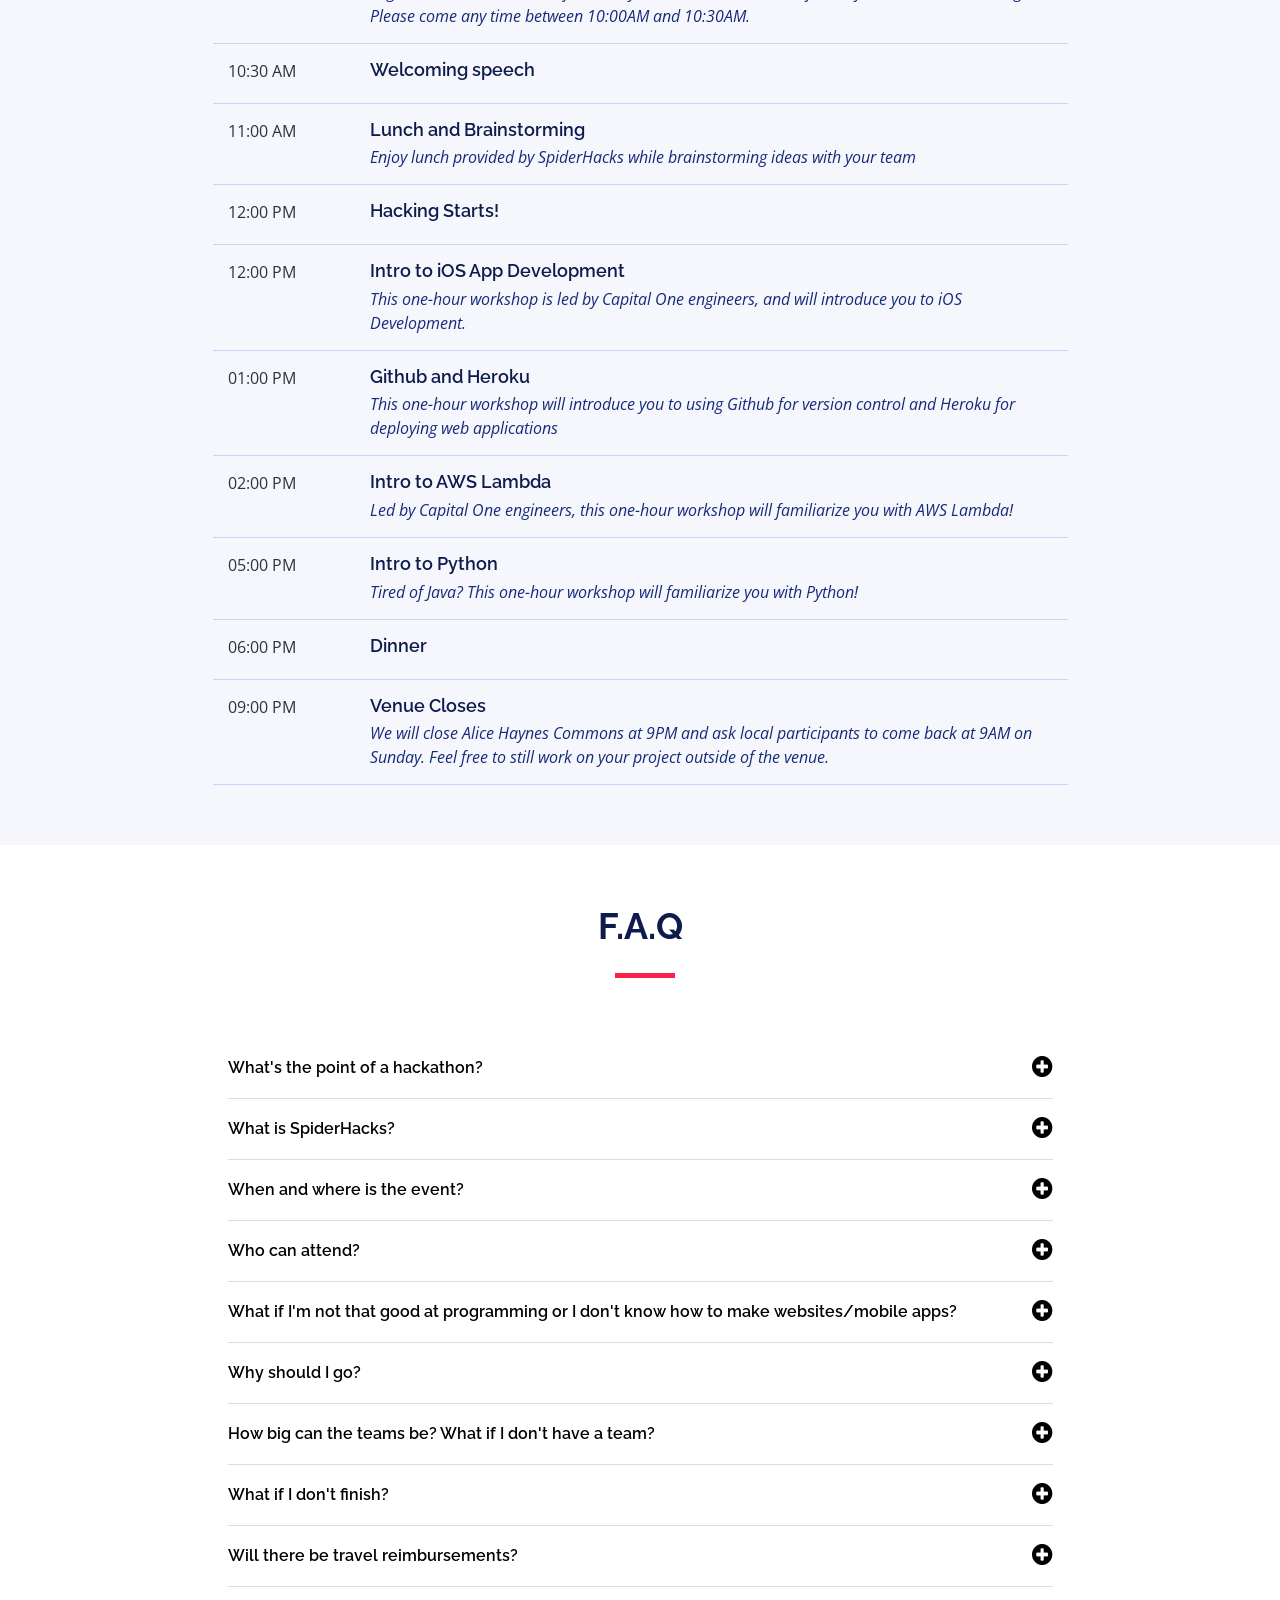
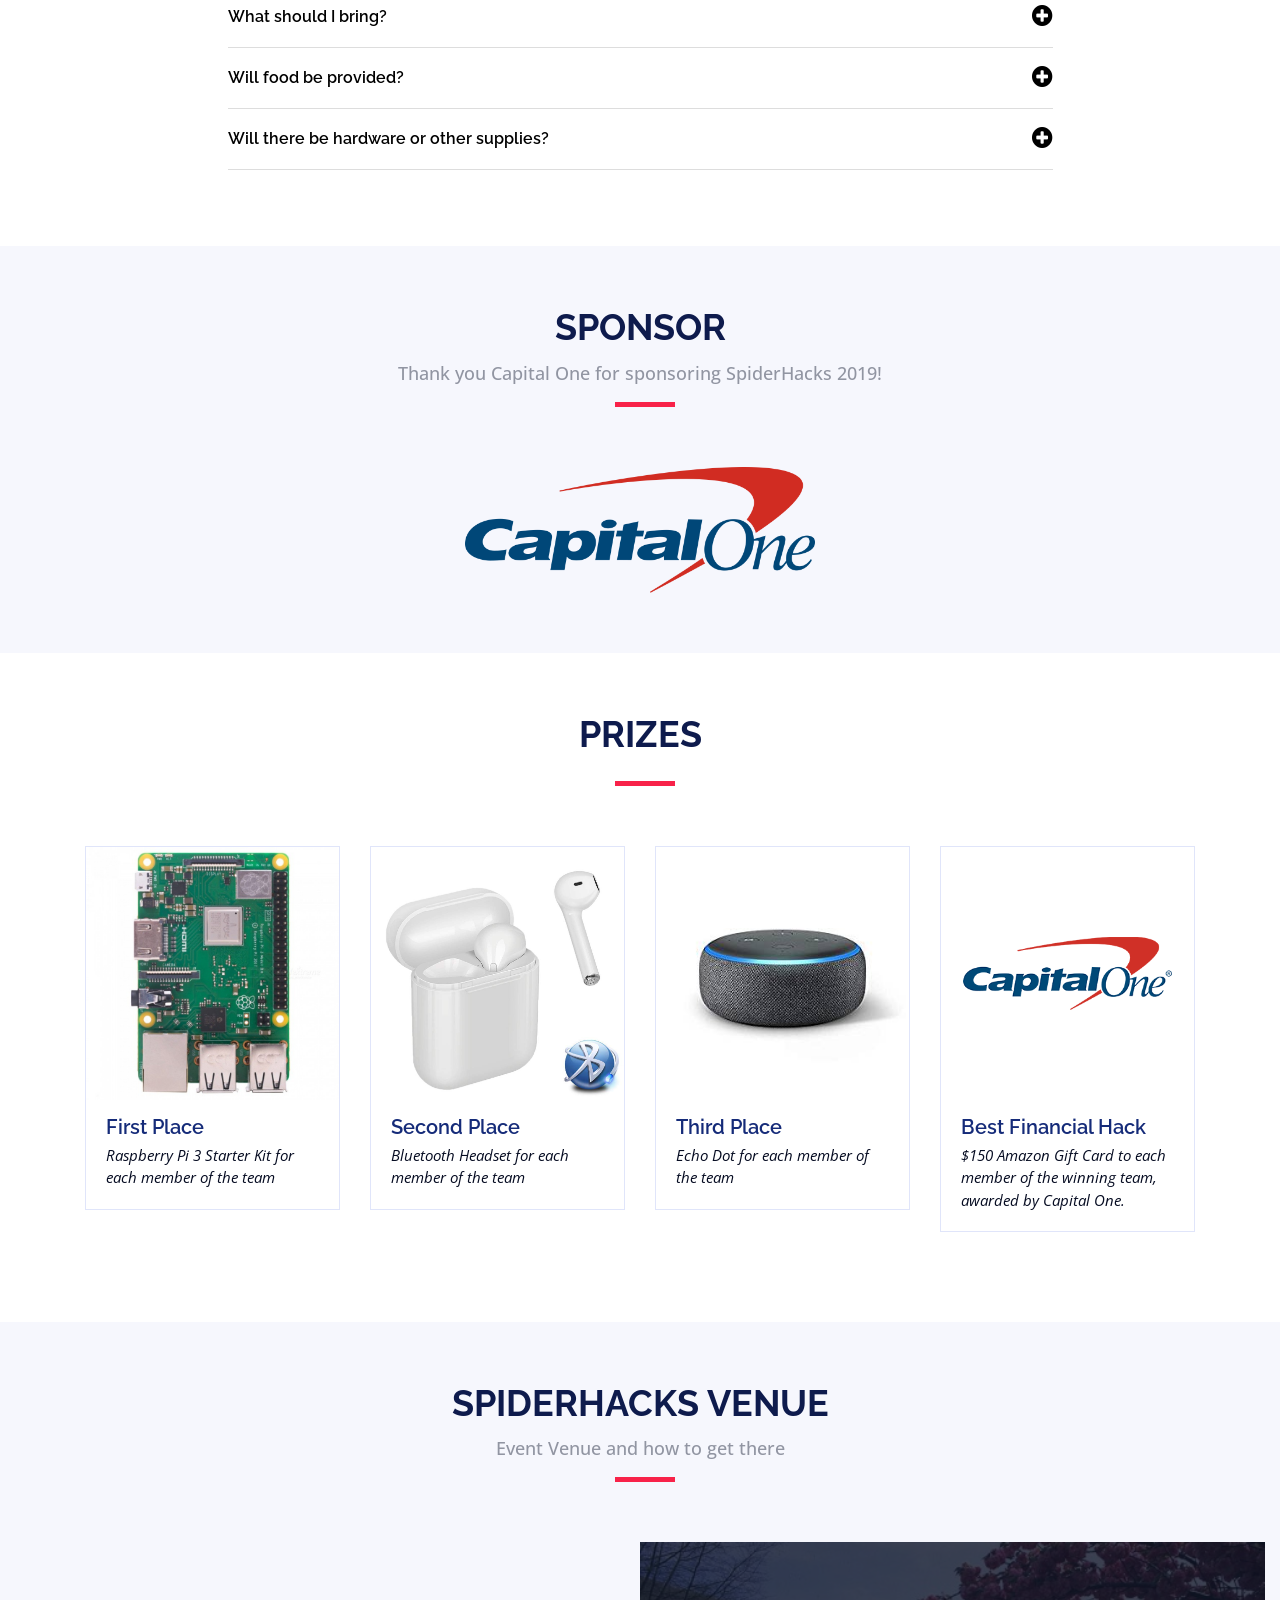
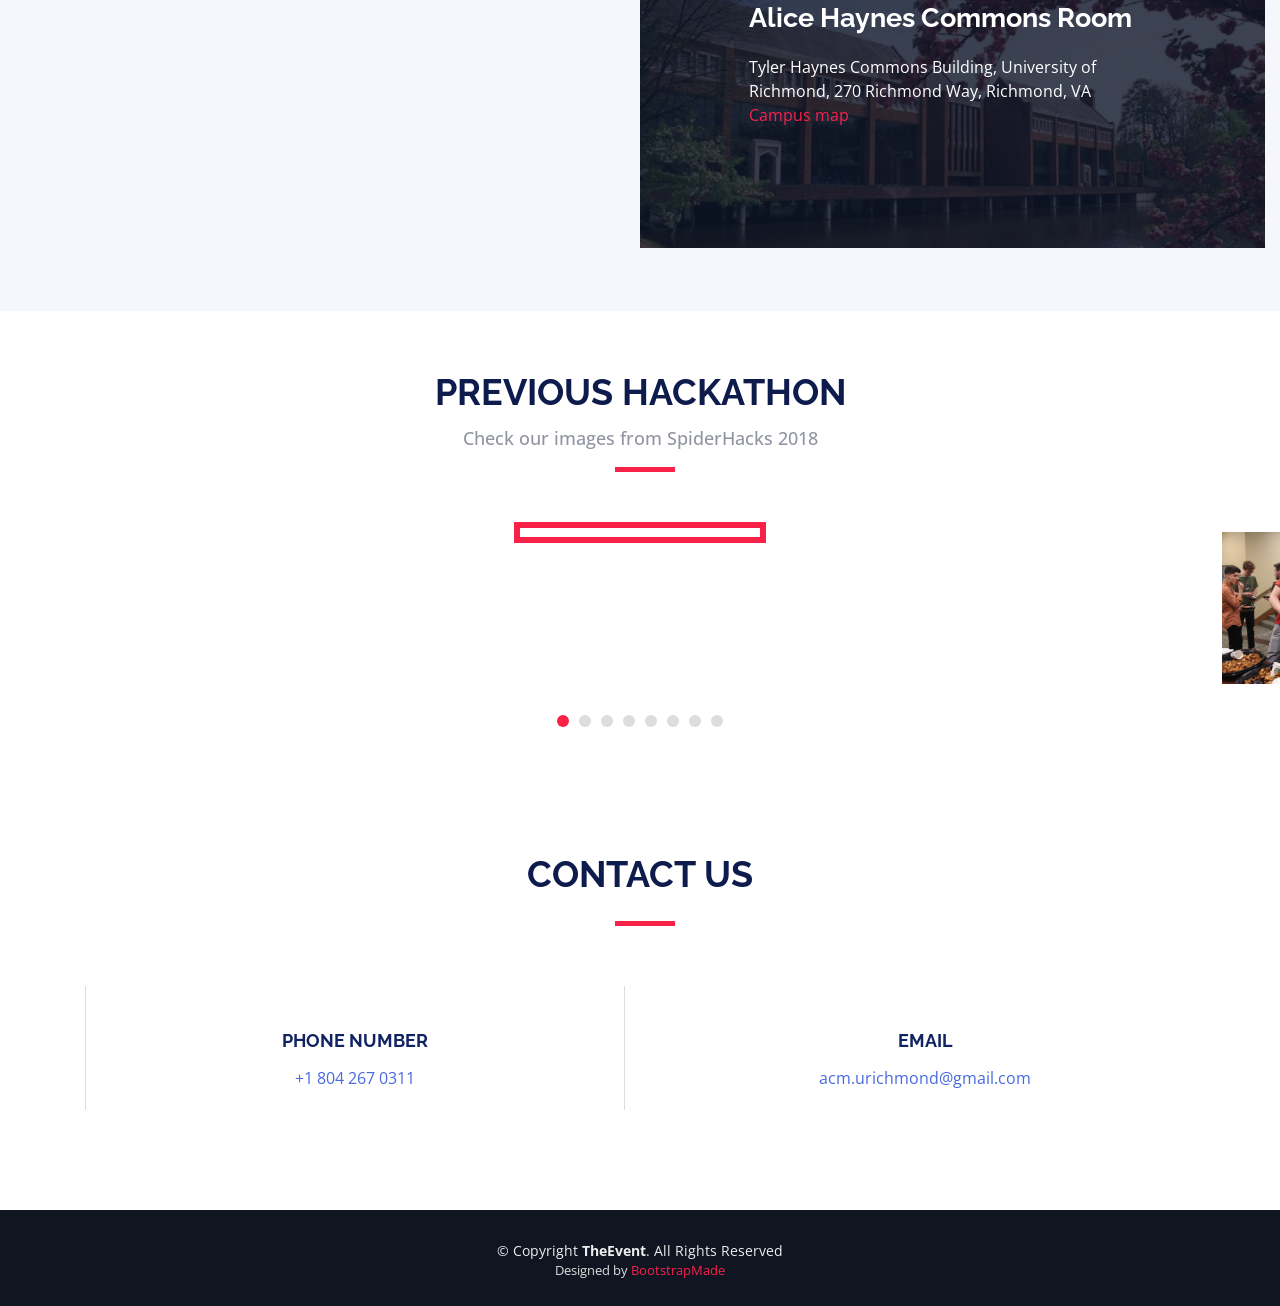
==== commit 5c3dc999: "Changed scheudle" ====
--- a/index.html
+++ b/index.html
@@ -157,6 +157,15 @@
             </div>
 
             <div class="row schedule-item">
+              <div class="col-md-2"><time>12:00 PM</time></div>
+              <div class="col-md-10">
+                <h4>Intro to iOS App Development </h4>
+                <p>This one-hour workshop is led by Capital One engineers, and will introduce you to iOS Development.</p>
+              </div>
+            </div>
+
+
+            <div class="row schedule-item">
               <div class="col-md-2"><time>01:00 PM</time></div>
               <div class="col-md-10">
                 <h4>Github and Heroku </h4>
@@ -165,6 +174,14 @@
             </div>
 
             <div class="row schedule-item">
+              <div class="col-md-2"><time>02:00 PM</time></div>
+              <div class="col-md-10">
+                <h4>Intro to AWS Lambda </h4>
+                <p>Led by Capital One engineers, this one-hour workshop will familiarize you with AWS Lambda!</p>
+              </div>
+            </div>
+
+            <div class="row schedule-item">
               <div class="col-md-2"><time>05:00 PM</time></div>
               <div class="col-md-10">
                 <h4>Intro to Python</h4>
@@ -208,15 +225,7 @@
                 <p>A 4-hour workshop that guides you through the process of building a group chat application with Java. This workshop is available as an alternative for participants who decide to opt out of the hackathon competition, but still want to build a meaningful project.</p>
               </div>
             </div>
-
-            <div class="row schedule-item">
-              <div class="col-md-2"><time>10:30 AM</time></div>
-              <div class="col-md-10">
-                <h4>Building an effective technical resume</h4>
-                <p>This 30-minute workshop will give you tips on building a technical resume that impresses recruiters!</p>
-              </div>
-            </div>
-
+            
             <div class="row schedule-item">
               <div class="col-md-2"><time>12:00 PM</time></div>
               <div class="col-md-10">
@@ -397,10 +406,9 @@
         <div class="row">
           <div class="col-lg-4"></div>
           <div class="col-lg-4 col-xs-6">
-            
-               <a href="https://campus.capitalone.com/" target=”_blank”><img src="img/sponsor/capital-one.png" class="img-fluid" alt=""></a>
-            
-          </div>
+						<a href="https://campus.capitalone.com/" target=”_blank”><img src="img/sponsor/capital-one.png" class="img-fluid" alt=""></a>
+          </div>
+          <div class="col-lg-4"></div>
         </div>
       </div>
 
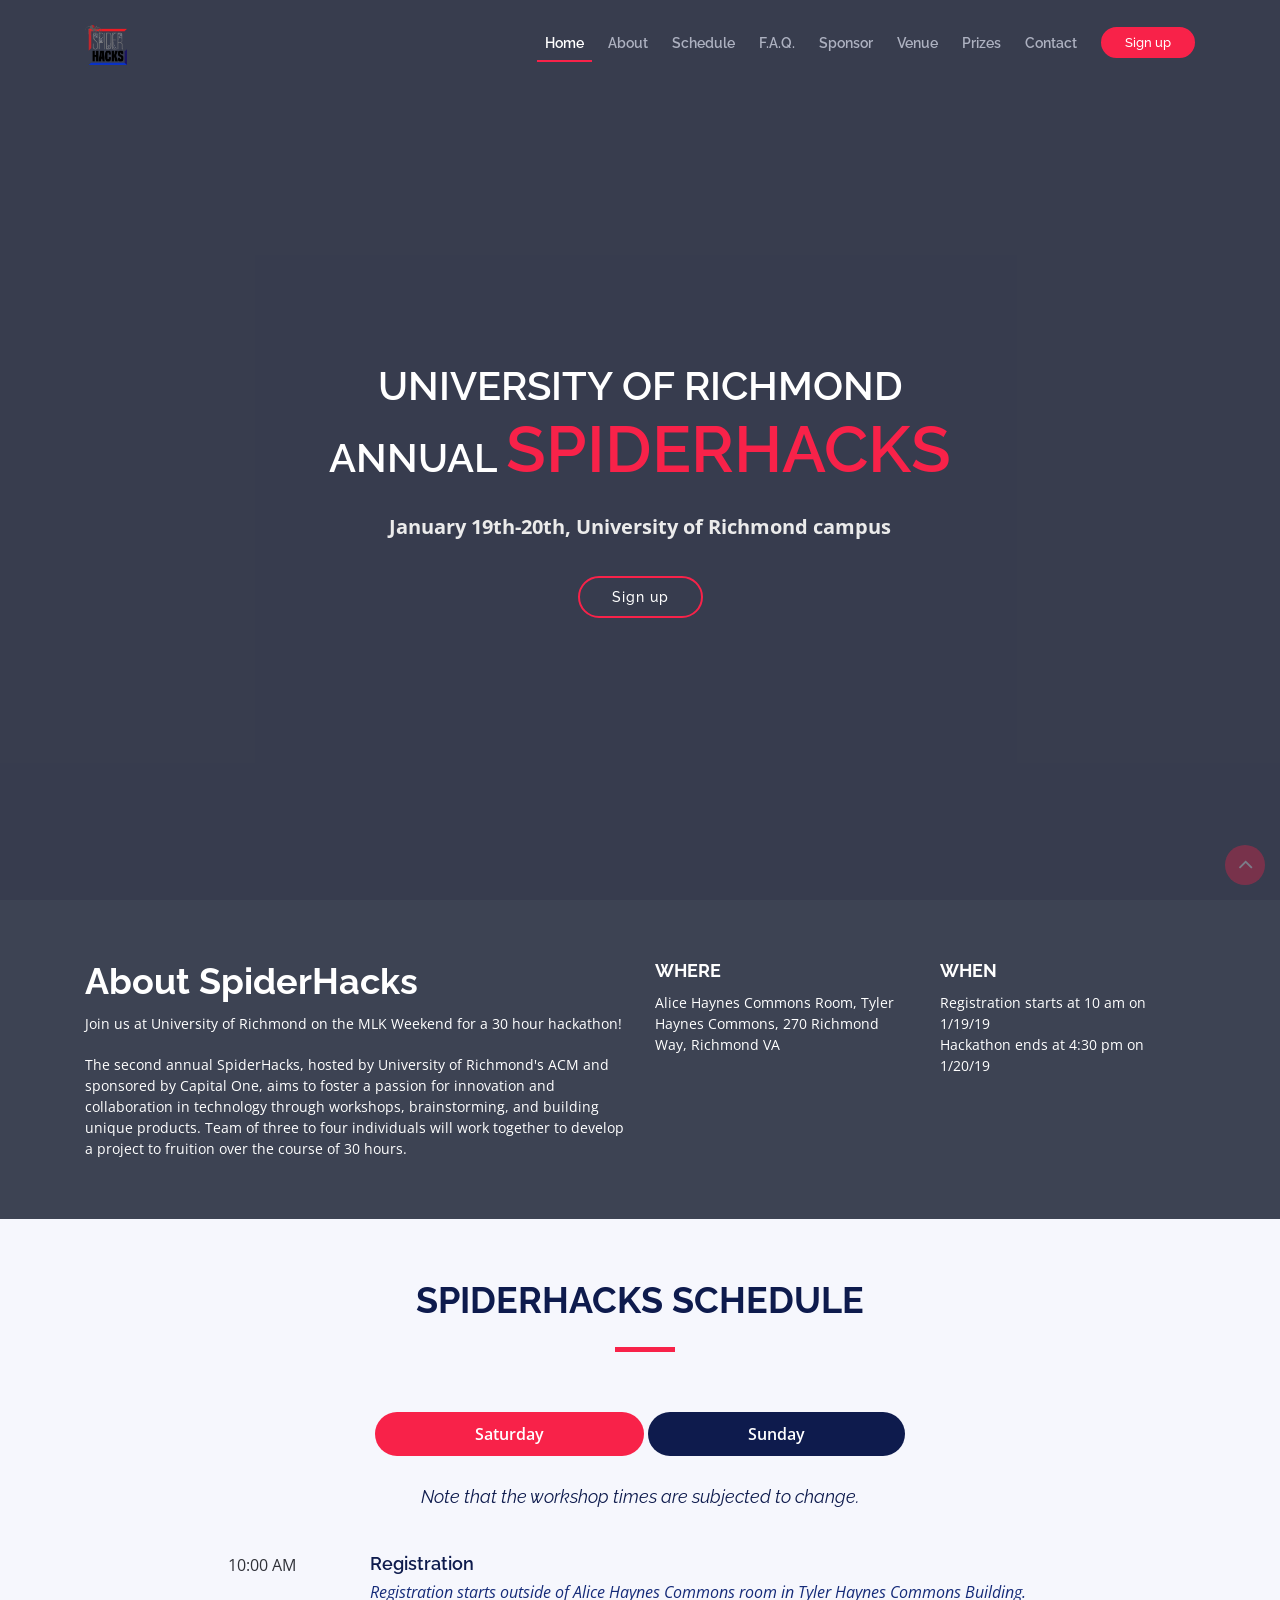
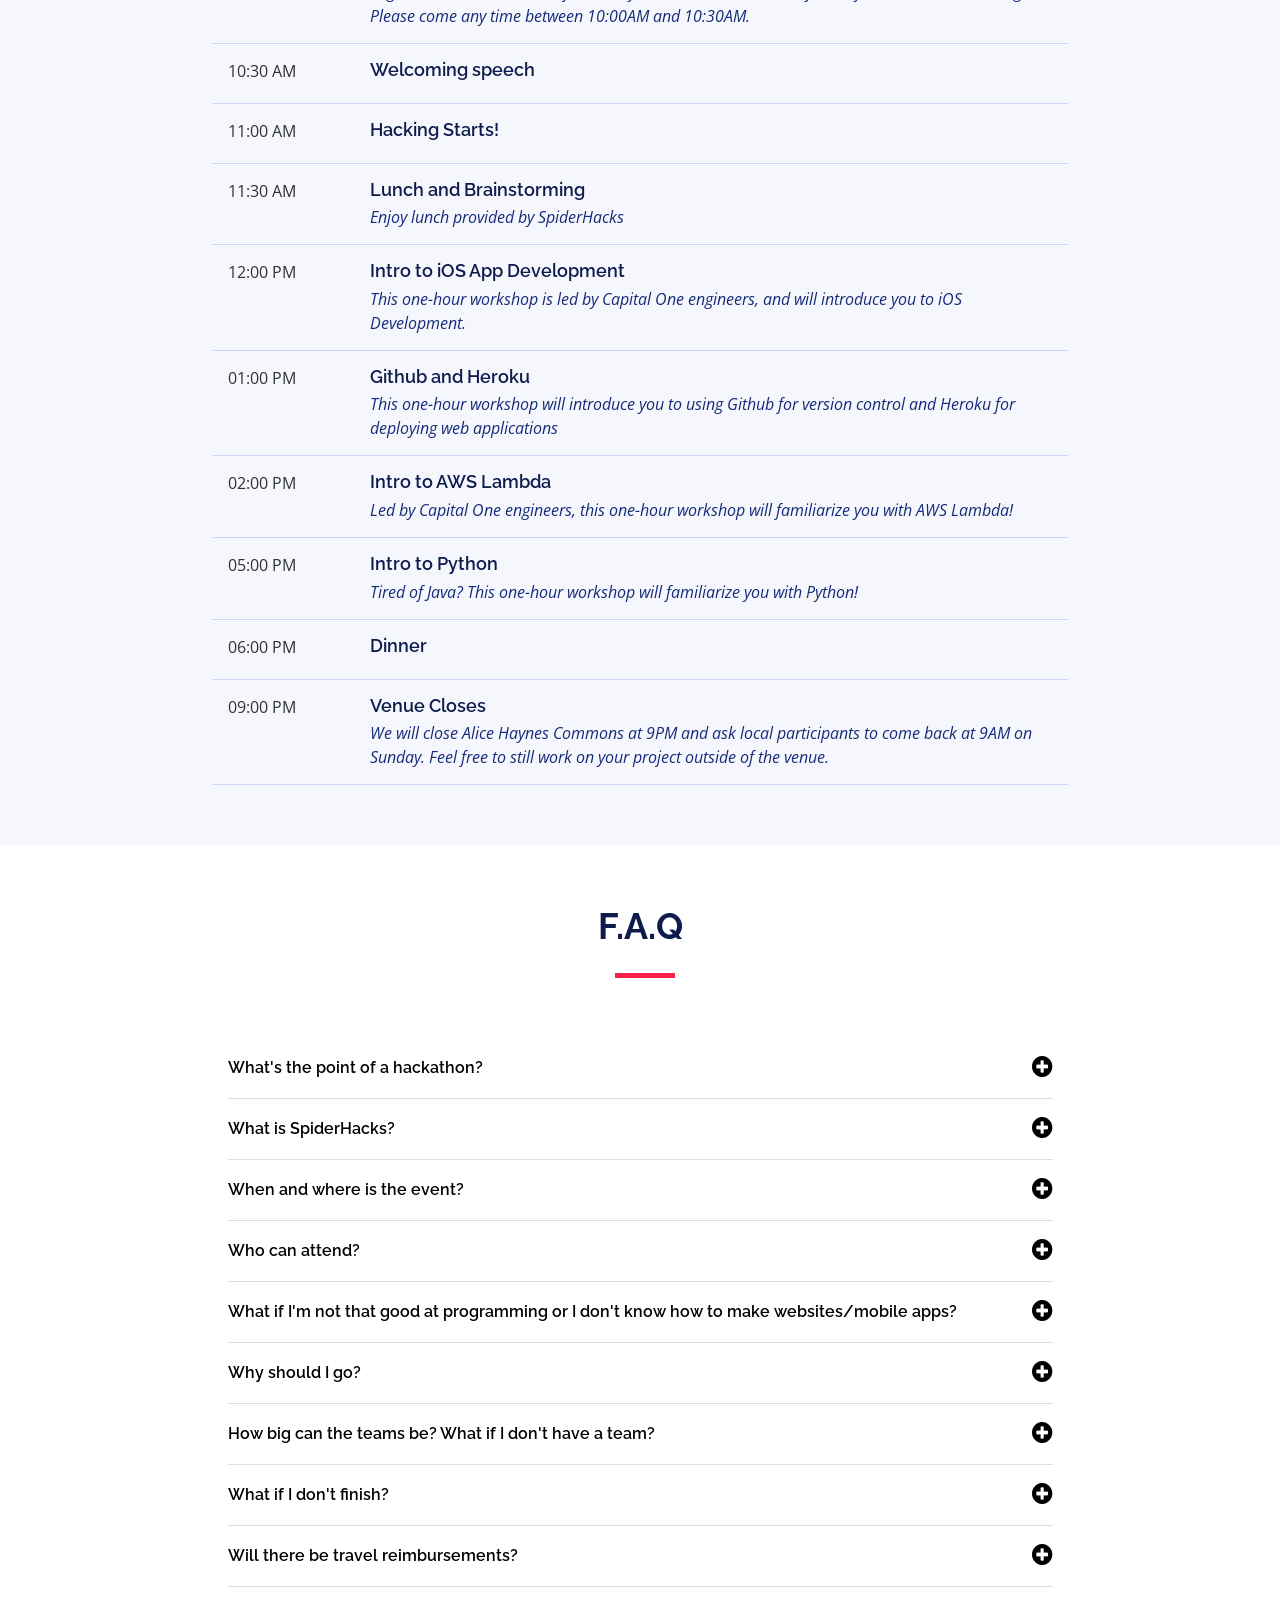
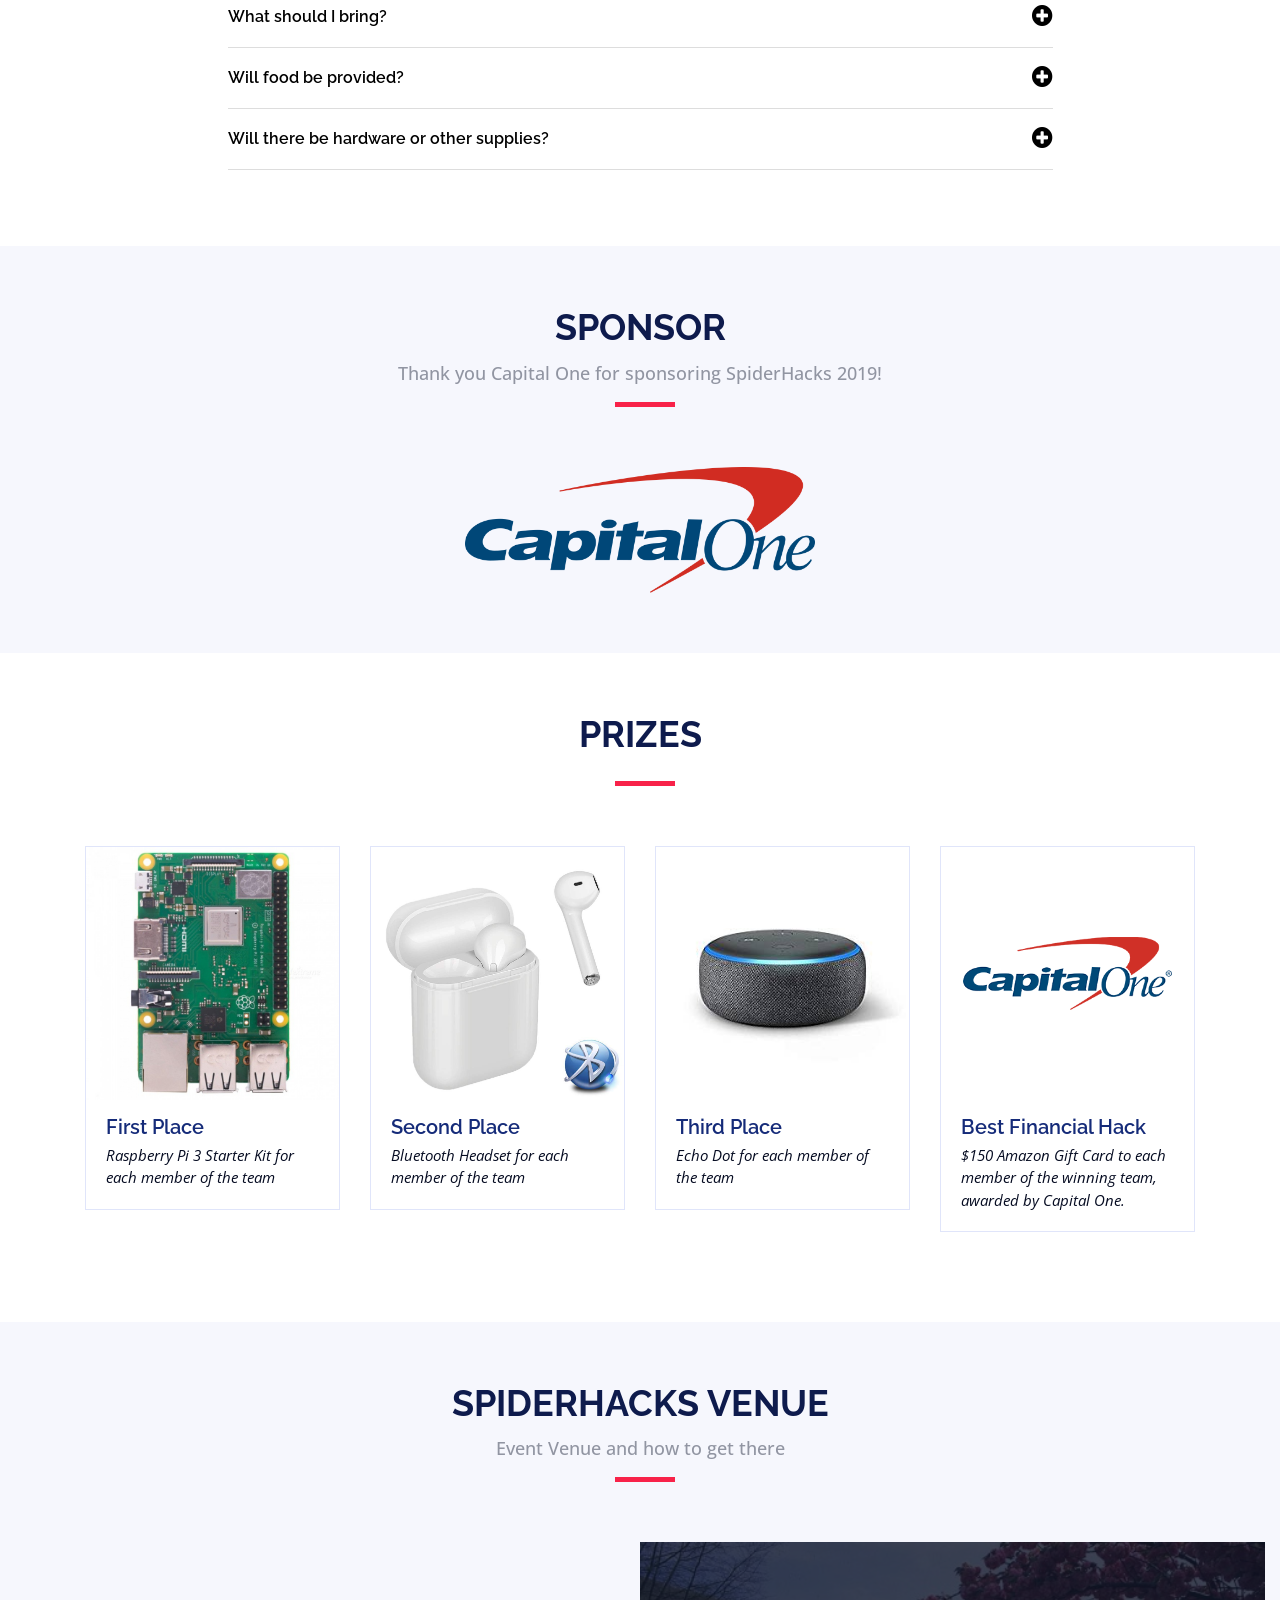
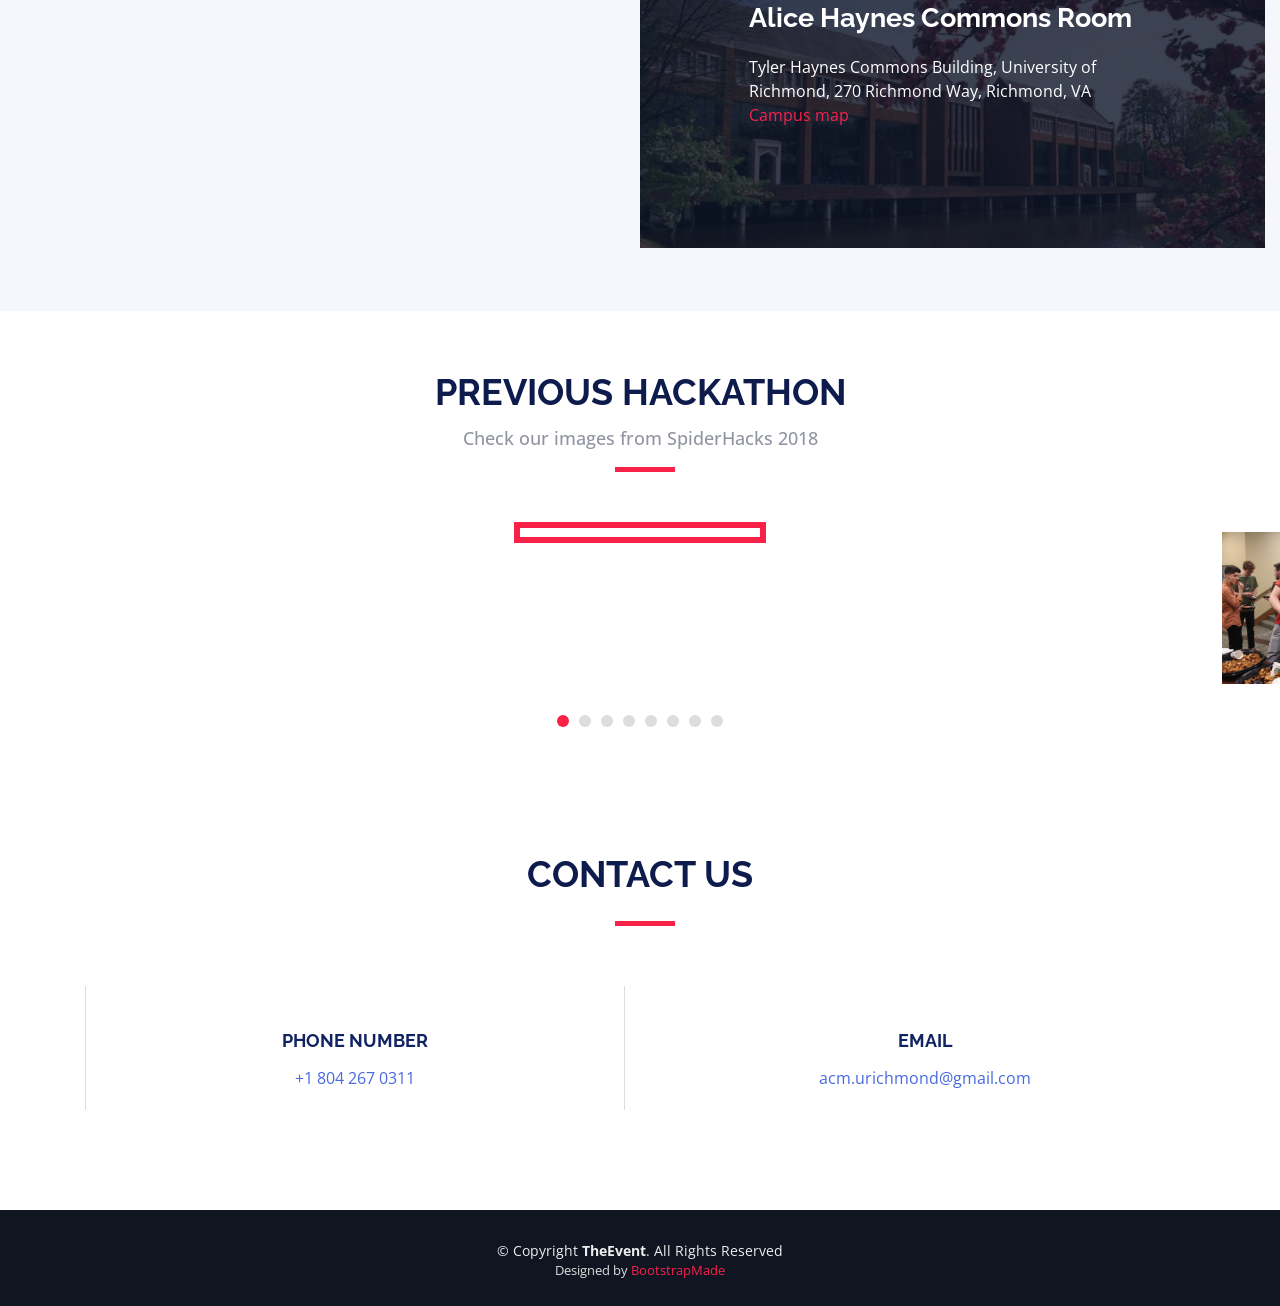
==== commit dd3d7916: "Modify lunch schedule" ====
--- a/index.html
+++ b/index.html
@@ -144,15 +144,15 @@
             <div class="row schedule-item">
               <div class="col-md-2"><time>11:00 AM</time></div>
               <div class="col-md-10">
+                <h4>Hacking Starts!</h4>
+              </div>
+            </div>
+
+            <div class="row schedule-item">
+              <div class="col-md-2"><time>11:30 AM</time></div>
+              <div class="col-md-10">
                 <h4>Lunch and Brainstorming</h4>
-                <p>Enjoy lunch provided by SpiderHacks while brainstorming ideas with your team</p>
-              </div>
-            </div>
-
-            <div class="row schedule-item">
-              <div class="col-md-2"><time>12:00 PM</time></div>
-              <div class="col-md-10">
-                <h4>Hacking Starts!</h4>
+                <p>Enjoy lunch provided by SpiderHacks</p>
               </div>
             </div>
 
@@ -225,9 +225,9 @@
                 <p>A 4-hour workshop that guides you through the process of building a group chat application with Java. This workshop is available as an alternative for participants who decide to opt out of the hackathon competition, but still want to build a meaningful project.</p>
               </div>
             </div>
-            
-            <div class="row schedule-item">
-              <div class="col-md-2"><time>12:00 PM</time></div>
+
+            <div class="row schedule-item">
+              <div class="col-md-2"><time>1:15 PM</time></div>
               <div class="col-md-10">
                 <h4>Lunch</h4>
               </div>
